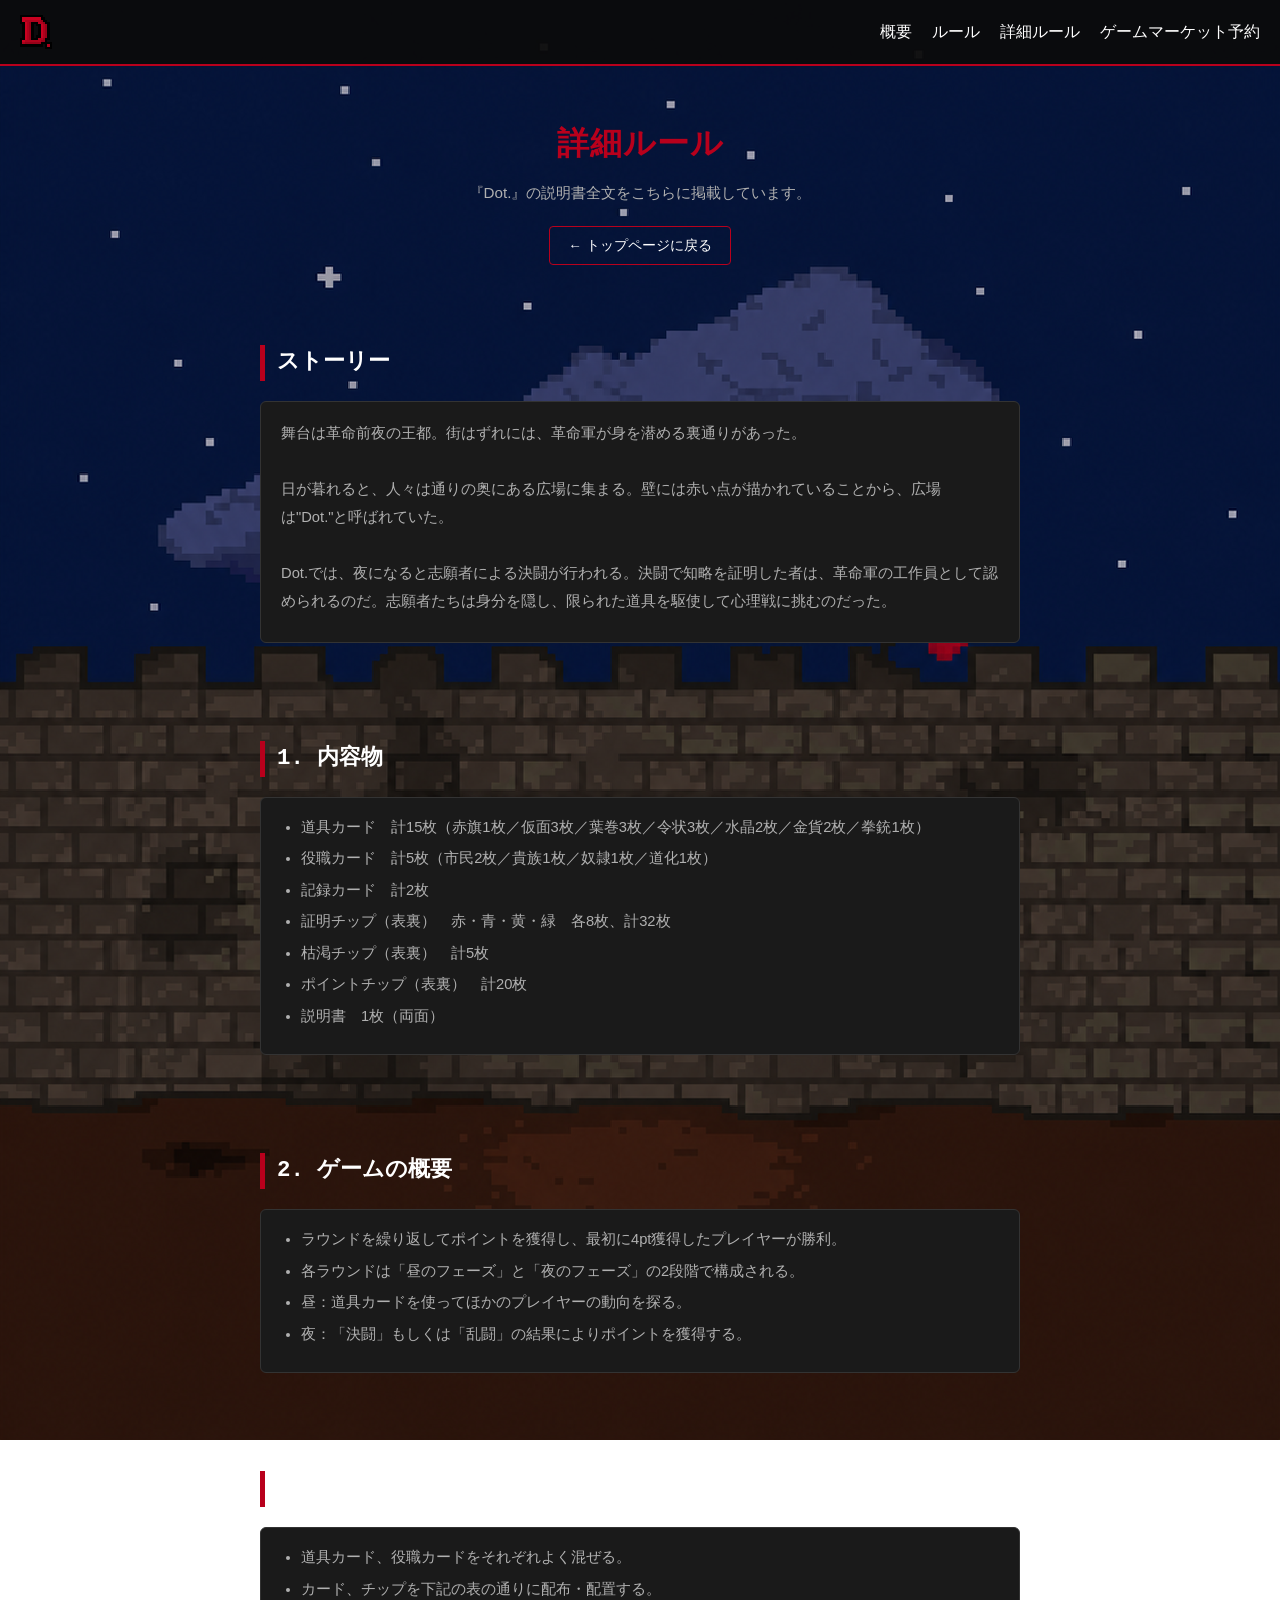
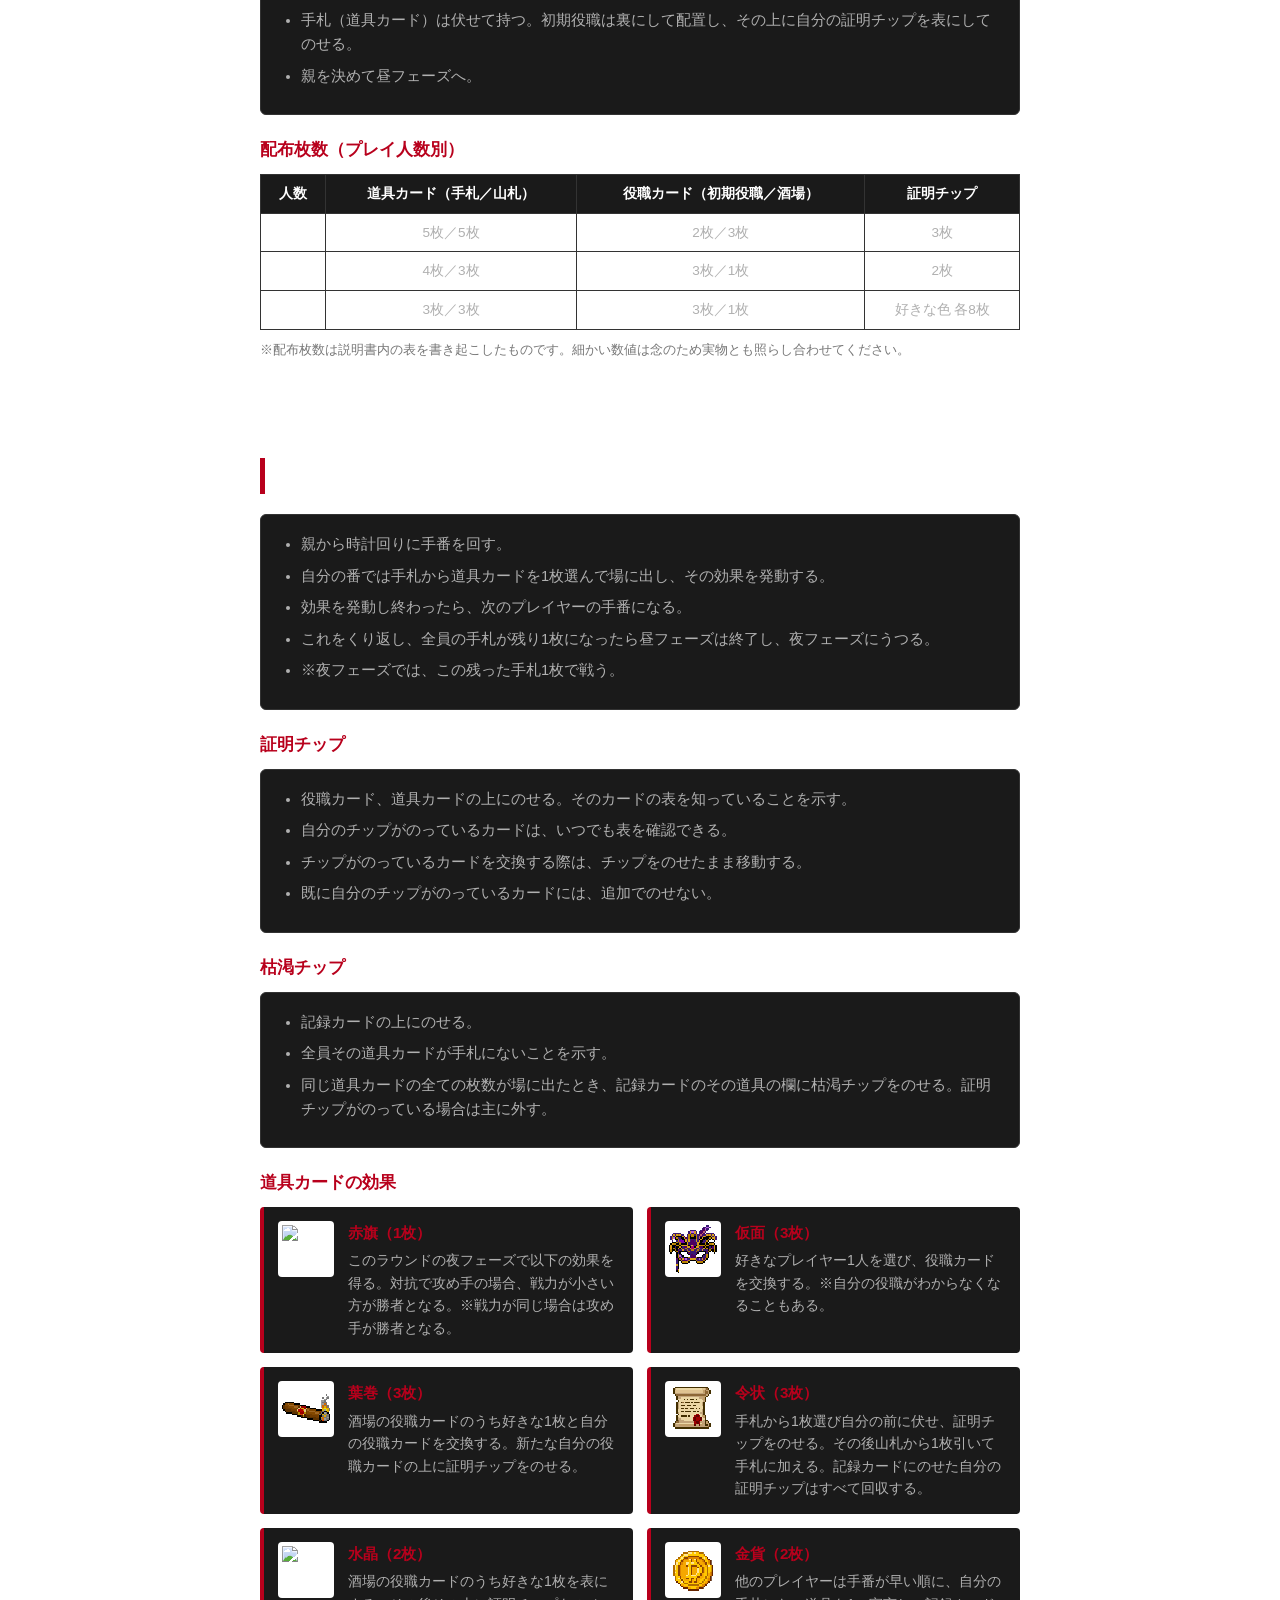
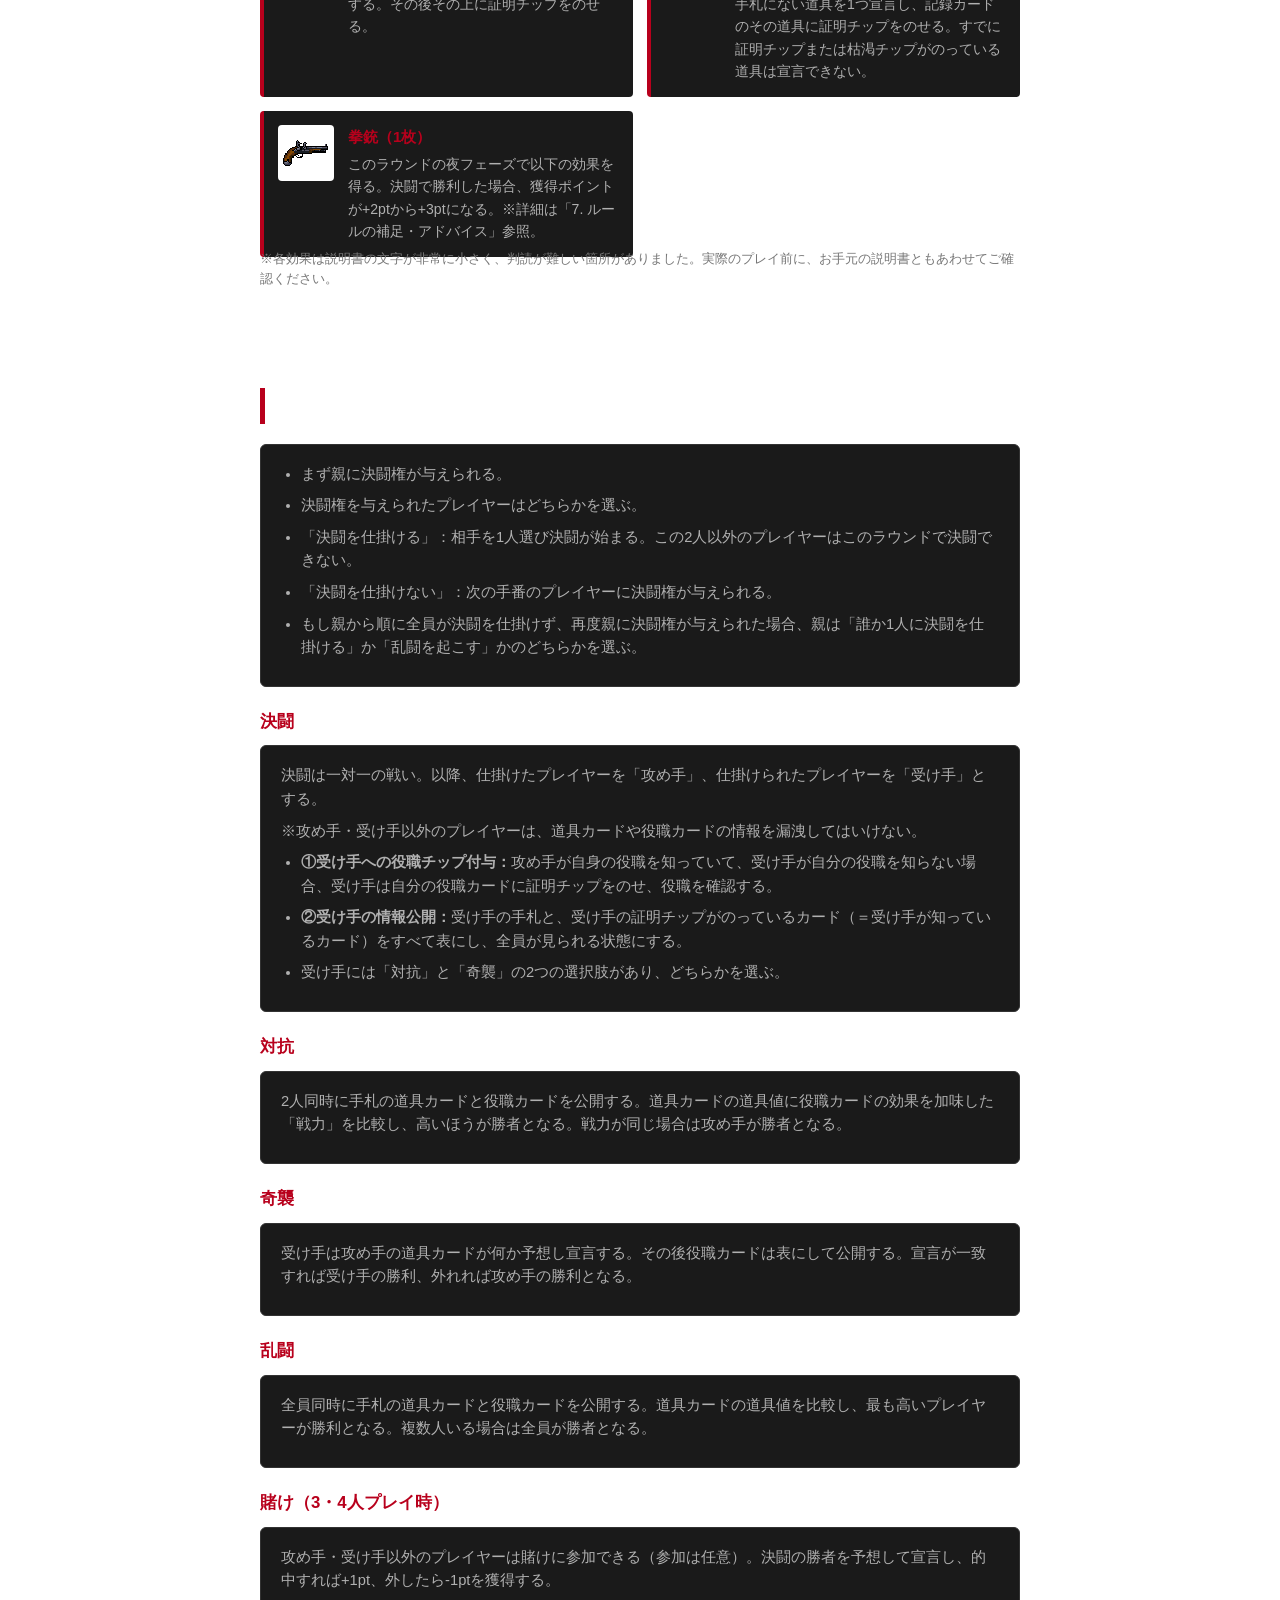
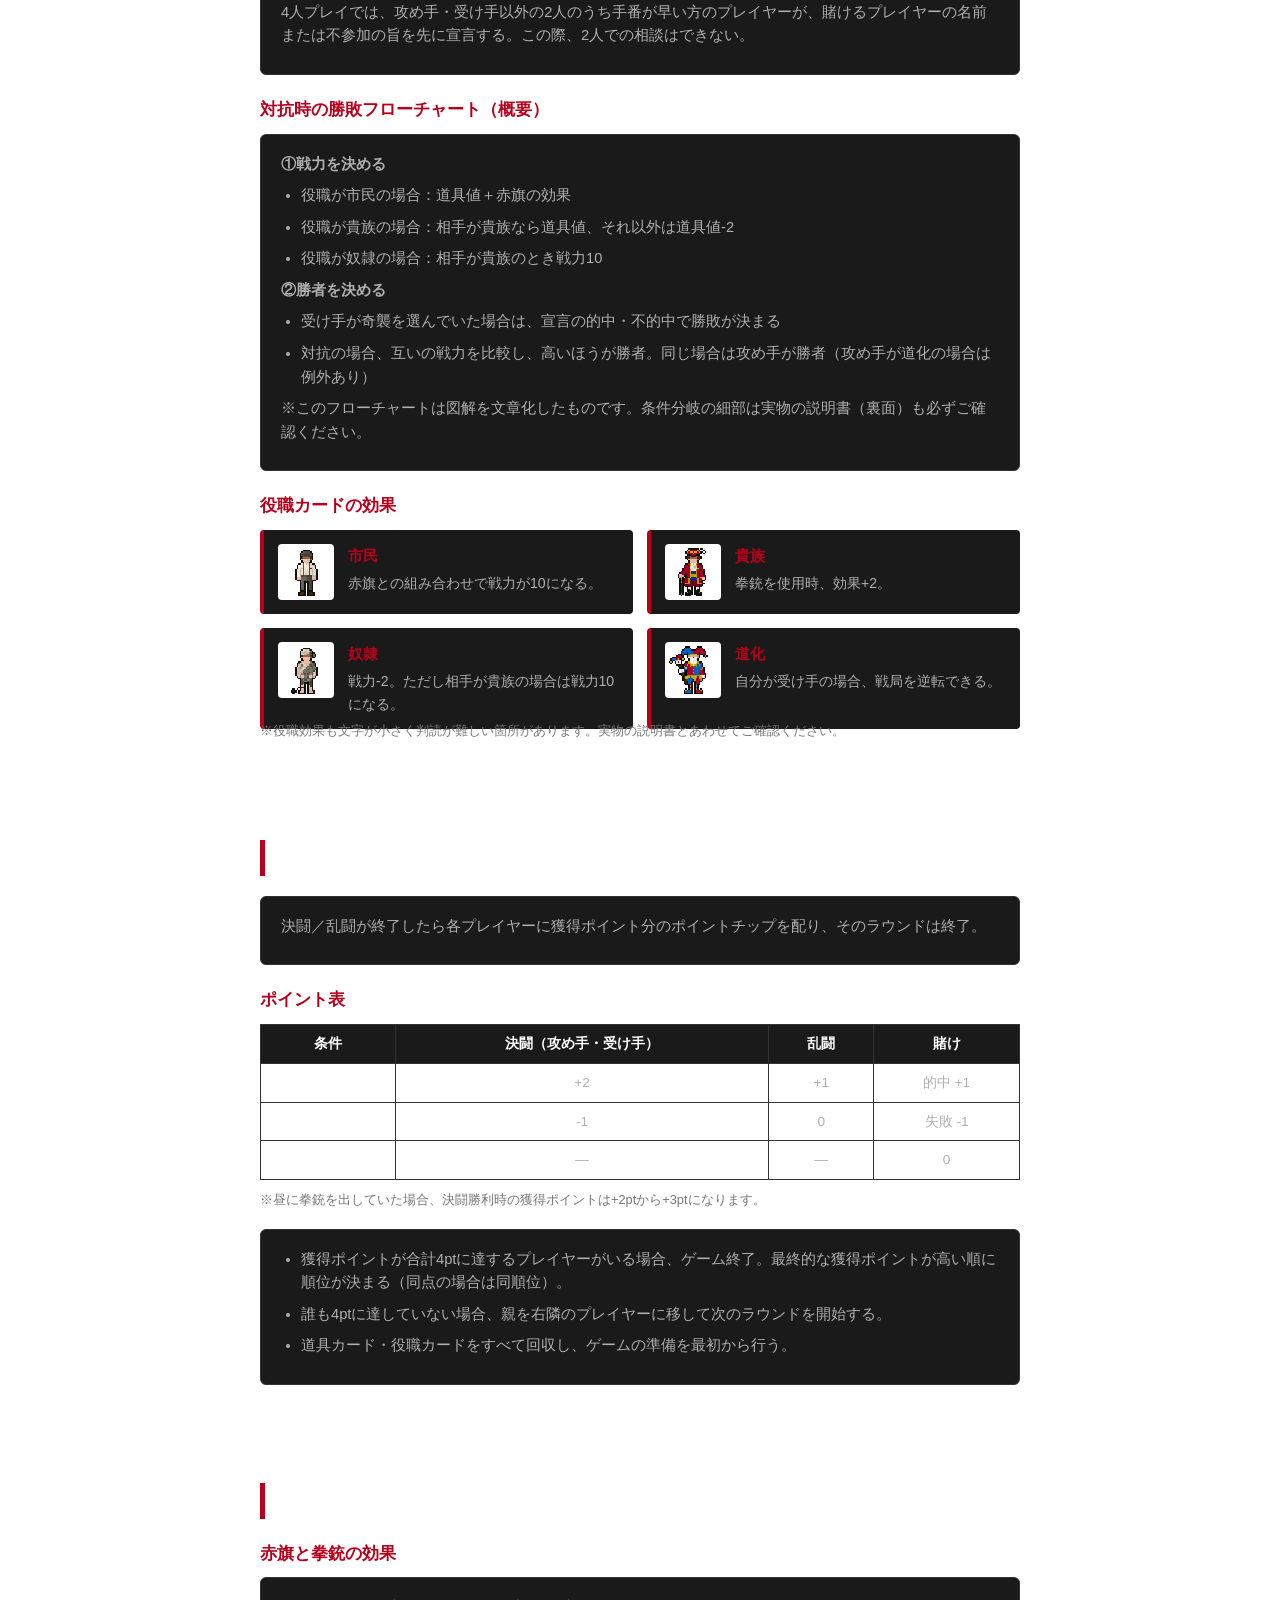
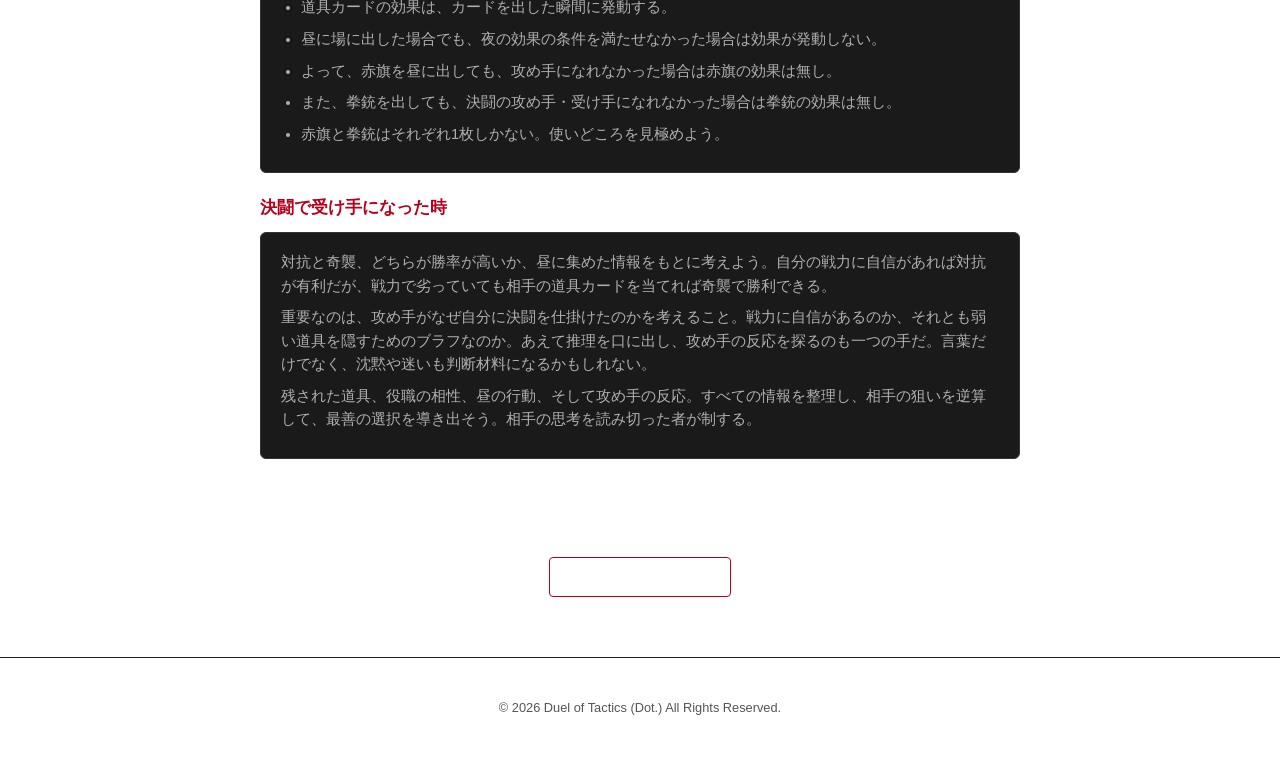
==== rules.html @ 376b9e29 "Create rules.html with game instructions Add detailed rules and game mechanics for 'Dot.'" ====
<!DOCTYPE html>
<html lang="ja">
<head>
    <meta charset="UTF-8">
    <meta name="viewport" content="width=device-width, initial-scale=1.0">
    <title>詳細ルール | Dot. (Duel of Tactics)</title>
    <style>
        /* --- 基本設定 & カラーパレット --- */
        :root {
            --bg-color: #0b0b0b;
            --primary-red: #b8001c;
            --accent-gray: #1a1a1a;
            --text-light: #ffffff;
            --text-muted: #b0b0b0;
            --font-pixel: 'Courier New', Courier, monospace;
        }

        * {
            box-sizing: border-box;
            margin: 0;
            padding: 0;
            font-family: 'Helvetica Neue', Arial, 'Hiragino Kaku Gothic ProN', sans-serif;
            scroll-behavior: smooth;
        }

        body {
          margin: 0;
          background-image: url('bg.png');
          background-repeat: no-repeat;
          background-position: top center;
          background-attachment: fixed;
          color: var(--text-light);
          line-height: 1.6;
          image-rendering: pixelated;
          image-rendering: crisp-edges;
        }

        /* --- ナビゲーション --- */
        nav {
            position: fixed;
            top: 0;
            width: 100%;
            background: rgba(11, 11, 11, 0.95);
            padding: 15px 20px;
            display: flex;
            justify-content: space-between;
            align-items: center;
            z-index: 100;
            border-bottom: 2px solid var(--primary-red);
        }

        .nav-logo {
            display: inline-flex;
            align-items: center;
            font-weight: bold;
            color: var(--primary-red);
            font-size: 1.5rem;
            text-decoration: none;
            font-family: var(--font-pixel);
        }

        .nav-logo img {
            height: 34px;
            width: auto;
            display: block;
            image-rendering: pixelated;
        }

        .nav-links {
            display: none;
            list-style: none;
            gap: 20px;
        }

        .nav-links a {
            color: var(--text-light);
            text-decoration: none;
            font-size: 1rem;
            transition: color 0.3s;
        }

        .nav-links a:hover {
            color: var(--primary-red);
        }

        .hamburger {
            display: block;
            cursor: pointer;
            background: none;
            border: none;
            z-index: 110;
        }

        .hamburger span {
            display: block;
            width: 25px;
            height: 3px;
            background-color: var(--text-light);
            margin: 5px 0;
            transition: 0.3s;
        }

        .mobile-menu {
            position: fixed;
            top: 0;
            right: -100%;
            width: 70%;
            height: 100vh;
            background-color: rgba(11, 11, 11, 0.98);
            border-left: 2px solid var(--primary-red);
            padding-top: 80px;
            transition: 0.3s;
            z-index: 105;
        }

        .mobile-menu.active { right: 0; }

        .mobile-menu ul {
            list-style: none;
            display: flex;
            flex-direction: column;
            align-items: center;
            gap: 30px;
        }

        .mobile-menu a {
            color: var(--text-light);
            text-decoration: none;
            font-size: 1.3rem;
            font-weight: bold;
        }

        .hamburger.active span:nth-child(1) { transform: rotate(-45deg) translate(-5px, 6px); }
        .hamburger.active span:nth-child(2) { opacity: 0; }
        .hamburger.active span:nth-child(3) { transform: rotate(45deg) translate(-5px, -6px); }

        /* --- ページヘッダー --- */
        .page-hero {
            padding: 120px 20px 40px;
            text-align: center;
            max-width: 800px;
            margin: 0 auto;
        }

        .page-hero h1 {
            font-size: 1.6rem;
            color: var(--primary-red);
            margin-bottom: 10px;
            font-family: var(--font-pixel);
            letter-spacing: 1px;
        }

        .page-hero p {
            font-size: 0.95rem;
            color: var(--text-muted);
        }

        .back-link {
            display: inline-block;
            margin-top: 20px;
            color: var(--text-light);
            text-decoration: none;
            border: 1px solid var(--primary-red);
            padding: 8px 18px;
            border-radius: 4px;
            font-size: 0.85rem;
            transition: background 0.2s;
        }

        .back-link:hover {
            background-color: var(--primary-red);
        }

        /* --- 共通セクション --- */
        section {
            padding: 40px 20px;
            max-width: 800px;
            margin: 0 auto;
        }

        h2 {
            font-size: 1.4rem;
            color: var(--text-light);
            margin-bottom: 20px;
            font-family: var(--font-pixel);
            position: relative;
            padding-left: 12px;
            border-left: 5px solid var(--primary-red);
        }

        h3.sub {
            font-size: 1.05rem;
            color: var(--primary-red);
            margin: 22px 0 10px;
        }

        .rule-box {
            background-color: var(--accent-gray);
            border: 1px solid #333;
            border-radius: 6px;
            padding: 18px 20px;
            margin-bottom: 18px;
        }

        .rule-box p, .rule-box li {
            font-size: 0.92rem;
            color: var(--text-muted);
            margin-bottom: 8px;
        }

        .rule-box ul {
            padding-left: 20px;
        }

        .story-text {
            font-size: 0.95rem;
            color: var(--text-muted);
            line-height: 1.9;
        }

        /* --- 道具/役職カードの効果 --- */
        .effect-grid {
            display: grid;
            grid-template-columns: 1fr;
            gap: 14px;
        }

        .effect-card {
            display: flex;
            gap: 14px;
            align-items: flex-start;
            background-color: var(--accent-gray);
            border-left: 4px solid var(--primary-red);
            border-radius: 4px;
            padding: 14px;
        }

        .effect-card img {
            width: 56px;
            height: 56px;
            object-fit: contain;
            background: #fff;
            border-radius: 4px;
            padding: 4px;
            flex-shrink: 0;
            image-rendering: pixelated;
            image-rendering: crisp-edges;
        }

        .effect-card .effect-name {
            font-weight: bold;
            color: var(--primary-red);
            margin-bottom: 4px;
            font-size: 0.95rem;
        }

        .effect-card p {
            font-size: 0.88rem;
            color: var(--text-muted);
        }

        /* --- テーブル --- */
        .rule-table {
            width: 100%;
            border-collapse: collapse;
            margin-bottom: 18px;
            font-size: 0.85rem;
        }

        .rule-table th, .rule-table td {
            border: 1px solid #333;
            padding: 8px 10px;
            text-align: center;
            color: var(--text-muted);
        }

        .rule-table th {
            background-color: var(--accent-gray);
            color: var(--text-light);
        }

        .rule-table td:first-child {
            color: var(--text-light);
            font-weight: bold;
        }

        .note {
            font-size: 0.8rem;
            color: #777;
            margin-top: -8px;
            margin-bottom: 18px;
        }

        footer {
            text-align: center;
            padding: 40px 20px;
            font-size: 0.8rem;
            color: #555;
            border-top: 1px solid #222;
        }

        @media (min-width: 768px) {
            .nav-links { display: flex; }
            .hamburger { display: none; }
            .mobile-menu { display: none; }
            .page-hero h1 { font-size: 2rem; }
            .effect-grid { grid-template-columns: 1fr 1fr; }
        }
    </style>
</head>
<body>

    <!-- ナビゲーションバー -->
    <nav>
        <a href="index.html" class="nav-logo"><img src="logo_shadow.png" alt="Dot."></a>
        <ul class="nav-links">
            <li><a href="index.html#about">概要</a></li>
            <li><a href="index.html#rules">ルール</a></li>
            <li><a href="rules.html">詳細ルール</a></li>
            <li><a href="index.html#reserve">ゲームマーケット予約</a></li>
        </ul>
        <button class="hamburger" id="hamburger-btn">
            <span></span><span></span><span></span>
        </button>
    </nav>

    <div class="mobile-menu" id="mobile-menu">
        <ul>
            <li><a href="index.html#about" class="menu-link">概要</a></li>
            <li><a href="index.html#rules" class="menu-link">ルール</a></li>
            <li><a href="rules.html" class="menu-link">詳細ルール</a></li>
            <li><a href="index.html#reserve" class="menu-link">ゲームマーケット予約</a></li>
        </ul>
    </div>

    <!-- ページヘッダー -->
    <header class="page-hero">
        <h1>詳細ルール</h1>
        <p>『Dot.』の説明書全文をこちらに掲載しています。</p>
        <a href="index.html" class="back-link">← トップページに戻る</a>
    </header>

    <!-- ストーリー -->
    <section id="story">
        <h2>ストーリー</h2>
        <div class="rule-box">
            <p class="story-text">
                舞台は革命前夜の王都。街はずれには、革命軍が身を潜める裏通りがあった。<br><br>
                日が暮れると、人々は通りの奥にある広場に集まる。壁には赤い点が描かれていることから、広場は"Dot."と呼ばれていた。<br><br>
                Dot.では、夜になると志願者による決闘が行われる。決闘で知略を証明した者は、革命軍の工作員として認められるのだ。志願者たちは身分を隠し、限られた道具を駆使して心理戦に挑むのだった。
            </p>
        </div>
    </section>

    <!-- 1. 内容物 -->
    <section id="contents">
        <h2>1. 内容物</h2>
        <div class="rule-box">
            <ul>
                <li>道具カード　計15枚（赤旗1枚／仮面3枚／葉巻3枚／令状3枚／水晶2枚／金貨2枚／拳銃1枚）</li>
                <li>役職カード　計5枚（市民2枚／貴族1枚／奴隷1枚／道化1枚）</li>
                <li>記録カード　計2枚</li>
                <li>証明チップ（表裏）　赤・青・黄・緑　各8枚、計32枚</li>
                <li>枯渇チップ（表裏）　計5枚</li>
                <li>ポイントチップ（表裏）　計20枚</li>
                <li>説明書　1枚（両面）</li>
            </ul>
        </div>
    </section>

    <!-- 2. ゲームの概要 -->
    <section id="overview">
        <h2>2. ゲームの概要</h2>
        <div class="rule-box">
            <ul>
                <li>ラウンドを繰り返してポイントを獲得し、最初に4pt獲得したプレイヤーが勝利。</li>
                <li>各ラウンドは「昼のフェーズ」と「夜のフェーズ」の2段階で構成される。</li>
                <li>昼：道具カードを使ってほかのプレイヤーの動向を探る。</li>
                <li>夜：「決闘」もしくは「乱闘」の結果によりポイントを獲得する。</li>
            </ul>
        </div>
    </section>

    <!-- 3. 各ラウンドの準備 -->
    <section id="setup">
        <h2>3. 各ラウンドの準備</h2>
        <div class="rule-box">
            <ul>
                <li>道具カード、役職カードをそれぞれよく混ぜる。</li>
                <li>カード、チップを下記の表の通りに配布・配置する。</li>
                <li>手札（道具カード）は伏せて持つ。初期役職は裏にして配置し、その上に自分の証明チップを表にしてのせる。</li>
                <li>親を決めて昼フェーズへ。</li>
            </ul>
        </div>

        <h3 class="sub">配布枚数（プレイ人数別）</h3>
        <table class="rule-table">
            <tr>
                <th>人数</th>
                <th>道具カード（手札／山札）</th>
                <th>役職カード（初期役職／酒場）</th>
                <th>証明チップ</th>
            </tr>
            <tr><td>2人</td><td>5枚／5枚</td><td>2枚／3枚</td><td>3枚</td></tr>
            <tr><td>3人</td><td>4枚／3枚</td><td>3枚／1枚</td><td>2枚</td></tr>
            <tr><td>4人</td><td>3枚／3枚</td><td>3枚／1枚</td><td>好きな色 各8枚</td></tr>
        </table>
        <p class="note">※配布枚数は説明書内の表を書き起こしたものです。細かい数値は念のため実物とも照らし合わせてください。</p>
    </section>

    <!-- 4. 昼フェーズ -->
    <section id="day-phase">
        <h2>4. 昼フェーズ</h2>
        <div class="rule-box">
            <ul>
                <li>親から時計回りに手番を回す。</li>
                <li>自分の番では手札から道具カードを1枚選んで場に出し、その効果を発動する。</li>
                <li>効果を発動し終わったら、次のプレイヤーの手番になる。</li>
                <li>これをくり返し、全員の手札が残り1枚になったら昼フェーズは終了し、夜フェーズにうつる。</li>
                <li>※夜フェーズでは、この残った手札1枚で戦う。</li>
            </ul>
        </div>

        <h3 class="sub">証明チップ</h3>
        <div class="rule-box">
            <ul>
                <li>役職カード、道具カードの上にのせる。そのカードの表を知っていることを示す。</li>
                <li>自分のチップがのっているカードは、いつでも表を確認できる。</li>
                <li>チップがのっているカードを交換する際は、チップをのせたまま移動する。</li>
                <li>既に自分のチップがのっているカードには、追加でのせない。</li>
            </ul>
        </div>

        <h3 class="sub">枯渇チップ</h3>
        <div class="rule-box">
            <ul>
                <li>記録カードの上にのせる。</li>
                <li>全員その道具カードが手札にないことを示す。</li>
                <li>同じ道具カードの全ての枚数が場に出たとき、記録カードのその道具の欄に枯渇チップをのせる。証明チップがのっている場合は主に外す。</li>
            </ul>
        </div>

        <h3 class="sub">道具カードの効果</h3>
        <div class="effect-grid">
            <div class="effect-card">
                <img src="Red_Flag.png" alt="赤旗">
                <div>
                    <div class="effect-name">赤旗（1枚）</div>
                    <p>このラウンドの夜フェーズで以下の効果を得る。対抗で攻め手の場合、戦力が小さい方が勝者となる。※戦力が同じ場合は攻め手が勝者となる。</p>
                </div>
            </div>
            <div class="effect-card">
                <img src="Mask.png" alt="仮面">
                <div>
                    <div class="effect-name">仮面（3枚）</div>
                    <p>好きなプレイヤー1人を選び、役職カードを交換する。※自分の役職がわからなくなることもある。</p>
                </div>
            </div>
            <div class="effect-card">
                <img src="Cigar.png" alt="葉巻">
                <div>
                    <div class="effect-name">葉巻（3枚）</div>
                    <p>酒場の役職カードのうち好きな1枚と自分の役職カードを交換する。新たな自分の役職カードの上に証明チップをのせる。</p>
                </div>
            </div>
            <div class="effect-card">
                <img src="Warrant.png" alt="令状">
                <div>
                    <div class="effect-name">令状（3枚）</div>
                    <p>手札から1枚選び自分の前に伏せ、証明チップをのせる。その後山札から1枚引いて手札に加える。記録カードにのせた自分の証明チップはすべて回収する。</p>
                </div>
            </div>
            <div class="effect-card">
                <img src="Crystal_Ball.png" alt="水晶">
                <div>
                    <div class="effect-name">水晶（2枚）</div>
                    <p>酒場の役職カードのうち好きな1枚を表にする。その後その上に証明チップをのせる。</p>
                </div>
            </div>
            <div class="effect-card">
                <img src="Coin.png" alt="金貨">
                <div>
                    <div class="effect-name">金貨（2枚）</div>
                    <p>他のプレイヤーは手番が早い順に、自分の手札にない道具を1つ宣言し、記録カードのその道具に証明チップをのせる。すでに証明チップまたは枯渇チップがのっている道具は宣言できない。</p>
                </div>
            </div>
            <div class="effect-card">
                <img src="Gun.png" alt="拳銃">
                <div>
                    <div class="effect-name">拳銃（1枚）</div>
                    <p>このラウンドの夜フェーズで以下の効果を得る。決闘で勝利した場合、獲得ポイントが+2ptから+3ptになる。※詳細は「7. ルールの補足・アドバイス」参照。</p>
                </div>
            </div>
        </div>
        <p class="note">※各効果は説明書の文字が非常に小さく、判読が難しい箇所がありました。実際のプレイ前に、お手元の説明書ともあわせてご確認ください。</p>
    </section>

    <!-- 5. 夜フェーズ -->
    <section id="night-phase">
        <h2>5. 夜フェーズ</h2>
        <div class="rule-box">
            <ul>
                <li>まず親に決闘権が与えられる。</li>
                <li>決闘権を与えられたプレイヤーはどちらかを選ぶ。</li>
                <li>「決闘を仕掛ける」：相手を1人選び決闘が始まる。この2人以外のプレイヤーはこのラウンドで決闘できない。</li>
                <li>「決闘を仕掛けない」：次の手番のプレイヤーに決闘権が与えられる。</li>
                <li>もし親から順に全員が決闘を仕掛けず、再度親に決闘権が与えられた場合、親は「誰か1人に決闘を仕掛ける」か「乱闘を起こす」かのどちらかを選ぶ。</li>
            </ul>
        </div>

        <h3 class="sub">決闘</h3>
        <div class="rule-box">
            <p>決闘は一対一の戦い。以降、仕掛けたプレイヤーを「攻め手」、仕掛けられたプレイヤーを「受け手」とする。</p>
            <p>※攻め手・受け手以外のプレイヤーは、道具カードや役職カードの情報を漏洩してはいけない。</p>
            <ul>
                <li><strong>①受け手への役職チップ付与：</strong>攻め手が自身の役職を知っていて、受け手が自分の役職を知らない場合、受け手は自分の役職カードに証明チップをのせ、役職を確認する。</li>
                <li><strong>②受け手の情報公開：</strong>受け手の手札と、受け手の証明チップがのっているカード（＝受け手が知っているカード）をすべて表にし、全員が見られる状態にする。</li>
                <li>受け手には「対抗」と「奇襲」の2つの選択肢があり、どちらかを選ぶ。</li>
            </ul>
        </div>

        <h3 class="sub">対抗</h3>
        <div class="rule-box">
            <p>2人同時に手札の道具カードと役職カードを公開する。道具カードの道具値に役職カードの効果を加味した「戦力」を比較し、高いほうが勝者となる。戦力が同じ場合は攻め手が勝者となる。</p>
        </div>

        <h3 class="sub">奇襲</h3>
        <div class="rule-box">
            <p>受け手は攻め手の道具カードが何か予想し宣言する。その後役職カードは表にして公開する。宣言が一致すれば受け手の勝利、外れれば攻め手の勝利となる。</p>
        </div>

        <h3 class="sub">乱闘</h3>
        <div class="rule-box">
            <p>全員同時に手札の道具カードと役職カードを公開する。道具カードの道具値を比較し、最も高いプレイヤーが勝利となる。複数人いる場合は全員が勝者となる。</p>
        </div>

        <h3 class="sub">賭け（3・4人プレイ時）</h3>
        <div class="rule-box">
            <p>攻め手・受け手以外のプレイヤーは賭けに参加できる（参加は任意）。決闘の勝者を予想して宣言し、的中すれば+1pt、外したら-1ptを獲得する。</p>
            <p>4人プレイでは、攻め手・受け手以外の2人のうち手番が早い方のプレイヤーが、賭けるプレイヤーの名前または不参加の旨を先に宣言する。この際、2人での相談はできない。</p>
        </div>

        <h3 class="sub">対抗時の勝敗フローチャート（概要）</h3>
        <div class="rule-box">
            <p><strong>①戦力を決める</strong></p>
            <ul>
                <li>役職が市民の場合：道具値＋赤旗の効果</li>
                <li>役職が貴族の場合：相手が貴族なら道具値、それ以外は道具値-2</li>
                <li>役職が奴隷の場合：相手が貴族のとき戦力10</li>
            </ul>
            <p><strong>②勝者を決める</strong></p>
            <ul>
                <li>受け手が奇襲を選んでいた場合は、宣言の的中・不的中で勝敗が決まる</li>
                <li>対抗の場合、互いの戦力を比較し、高いほうが勝者。同じ場合は攻め手が勝者（攻め手が道化の場合は例外あり）</li>
            </ul>
            <p class="note" style="margin-top:8px;">※このフローチャートは図解を文章化したものです。条件分岐の細部は実物の説明書（裏面）も必ずご確認ください。</p>
        </div>

        <h3 class="sub">役職カードの効果</h3>
        <div class="effect-grid">
            <div class="effect-card">
                <img src="Citizen.png" alt="市民">
                <div>
                    <div class="effect-name">市民</div>
                    <p>赤旗との組み合わせで戦力が10になる。</p>
                </div>
            </div>
            <div class="effect-card">
                <img src="Noble.png" alt="貴族">
                <div>
                    <div class="effect-name">貴族</div>
                    <p>拳銃を使用時、効果+2。</p>
                </div>
            </div>
            <div class="effect-card">
                <img src="Slave.png" alt="奴隷">
                <div>
                    <div class="effect-name">奴隷</div>
                    <p>戦力-2。ただし相手が貴族の場合は戦力10になる。</p>
                </div>
            </div>
            <div class="effect-card">
                <img src="Jester.png" alt="道化">
                <div>
                    <div class="effect-name">道化</div>
                    <p>自分が受け手の場合、戦局を逆転できる。</p>
                </div>
            </div>
        </div>
        <p class="note">※役職効果も文字が小さく判読が難しい箇所があります。実物の説明書とあわせてご確認ください。</p>
    </section>

    <!-- 6. ラウンド終了 -->
    <section id="round-end">
        <h2>6. ラウンド終了</h2>
        <div class="rule-box">
            <p>決闘／乱闘が終了したら各プレイヤーに獲得ポイント分のポイントチップを配り、そのラウンドは終了。</p>
        </div>

        <h3 class="sub">ポイント表</h3>
        <table class="rule-table">
            <tr>
                <th>条件</th>
                <th>決闘（攻め手・受け手）</th>
                <th>乱闘</th>
                <th>賭け</th>
            </tr>
            <tr><td>勝利</td><td>+2</td><td>+1</td><td>的中 +1</td></tr>
            <tr><td>敗北</td><td>-1</td><td>0</td><td>失敗 -1</td></tr>
            <tr><td>不参加</td><td>—</td><td>—</td><td>0</td></tr>
        </table>
        <p class="note">※昼に拳銃を出していた場合、決闘勝利時の獲得ポイントは+2ptから+3ptになります。</p>

        <div class="rule-box">
            <ul>
                <li>獲得ポイントが合計4ptに達するプレイヤーがいる場合、ゲーム終了。最終的な獲得ポイントが高い順に順位が決まる（同点の場合は同順位）。</li>
                <li>誰も4ptに達していない場合、親を右隣のプレイヤーに移して次のラウンドを開始する。</li>
                <li>道具カード・役職カードをすべて回収し、ゲームの準備を最初から行う。</li>
            </ul>
        </div>
    </section>

    <!-- 7. ルールの補足・アドバイス -->
    <section id="advice">
        <h2>7. ルールの補足・アドバイス</h2>

        <h3 class="sub">赤旗と拳銃の効果</h3>
        <div class="rule-box">
            <ul>
                <li>道具カードの効果は、カードを出した瞬間に発動する。</li>
                <li>昼に場に出した場合でも、夜の効果の条件を満たせなかった場合は効果が発動しない。</li>
                <li>よって、赤旗を昼に出しても、攻め手になれなかった場合は赤旗の効果は無し。</li>
                <li>また、拳銃を出しても、決闘の攻め手・受け手になれなかった場合は拳銃の効果は無し。</li>
                <li>赤旗と拳銃はそれぞれ1枚しかない。使いどころを見極めよう。</li>
            </ul>
        </div>

        <h3 class="sub">決闘で受け手になった時</h3>
        <div class="rule-box">
            <p>対抗と奇襲、どちらが勝率が高いか、昼に集めた情報をもとに考えよう。自分の戦力に自信があれば対抗が有利だが、戦力で劣っていても相手の道具カードを当てれば奇襲で勝利できる。</p>
            <p>重要なのは、攻め手がなぜ自分に決闘を仕掛けたのかを考えること。戦力に自信があるのか、それとも弱い道具を隠すためのブラフなのか。あえて推理を口に出し、攻め手の反応を探るのも一つの手だ。言葉だけでなく、沈黙や迷いも判断材料になるかもしれない。</p>
            <p>残された道具、役職の相性、昼の行動、そして攻め手の反応。すべての情報を整理し、相手の狙いを逆算して、最善の選択を導き出そう。相手の思考を読み切った者が制する。</p>
        </div>
    </section>

    <div style="text-align:center; padding: 20px 20px 60px;">
        <a href="index.html" class="back-link">← トップページに戻る</a>
    </div>

    <!-- フッター -->
    <footer>
        <p>&copy; 2026 Duel of Tactics (Dot.) All Rights Reserved.</p>
    </footer>

    <script>
        // 背景のスローパラララックス制御（トップページと同じ処理）
        const BG_HEIGHT_FACTOR = 1.6;

        function updateBackgroundScroll() {
            const viewportHeight = window.innerHeight;
            const bgHeight = viewportHeight * BG_HEIGHT_FACTOR;
            document.body.style.backgroundSize = '100% ' + bgHeight + 'px';

            const scrollableHeight = document.documentElement.scrollHeight - viewportHeight;
            const maxBgOffset = bgHeight - viewportHeight;

            if (scrollableHeight <= 0 || maxBgOffset <= 0) {
                document.body.style.backgroundPositionY = '0px';
                return;
            }

            const scrollFraction = Math.min(Math.max(window.scrollY / scrollableHeight, 0), 1);
            document.body.style.backgroundPositionY = '-' + (scrollFraction * maxBgOffset) + 'px';
        }

        window.addEventListener('scroll', updateBackgroundScroll);
        window.addEventListener('resize', updateBackgroundScroll);
        window.addEventListener('load', updateBackgroundScroll);
        updateBackgroundScroll();

        // ハンバーガーメニュー
        const hamburgerBtn = document.getElementById('hamburger-btn');
        const mobileMenu = document.getElementById('mobile-menu');
        const menuLinks = document.querySelectorAll('.menu-link');

        function toggleMenu() {
            hamburgerBtn.classList.toggle('active');
            mobileMenu.classList.toggle('active');
        }

        hamburgerBtn.addEventListener('click', toggleMenu);
        menuLinks.forEach(link => {
            link.addEventListener('click', toggleMenu);
        });
    </script>
</body>
</html>
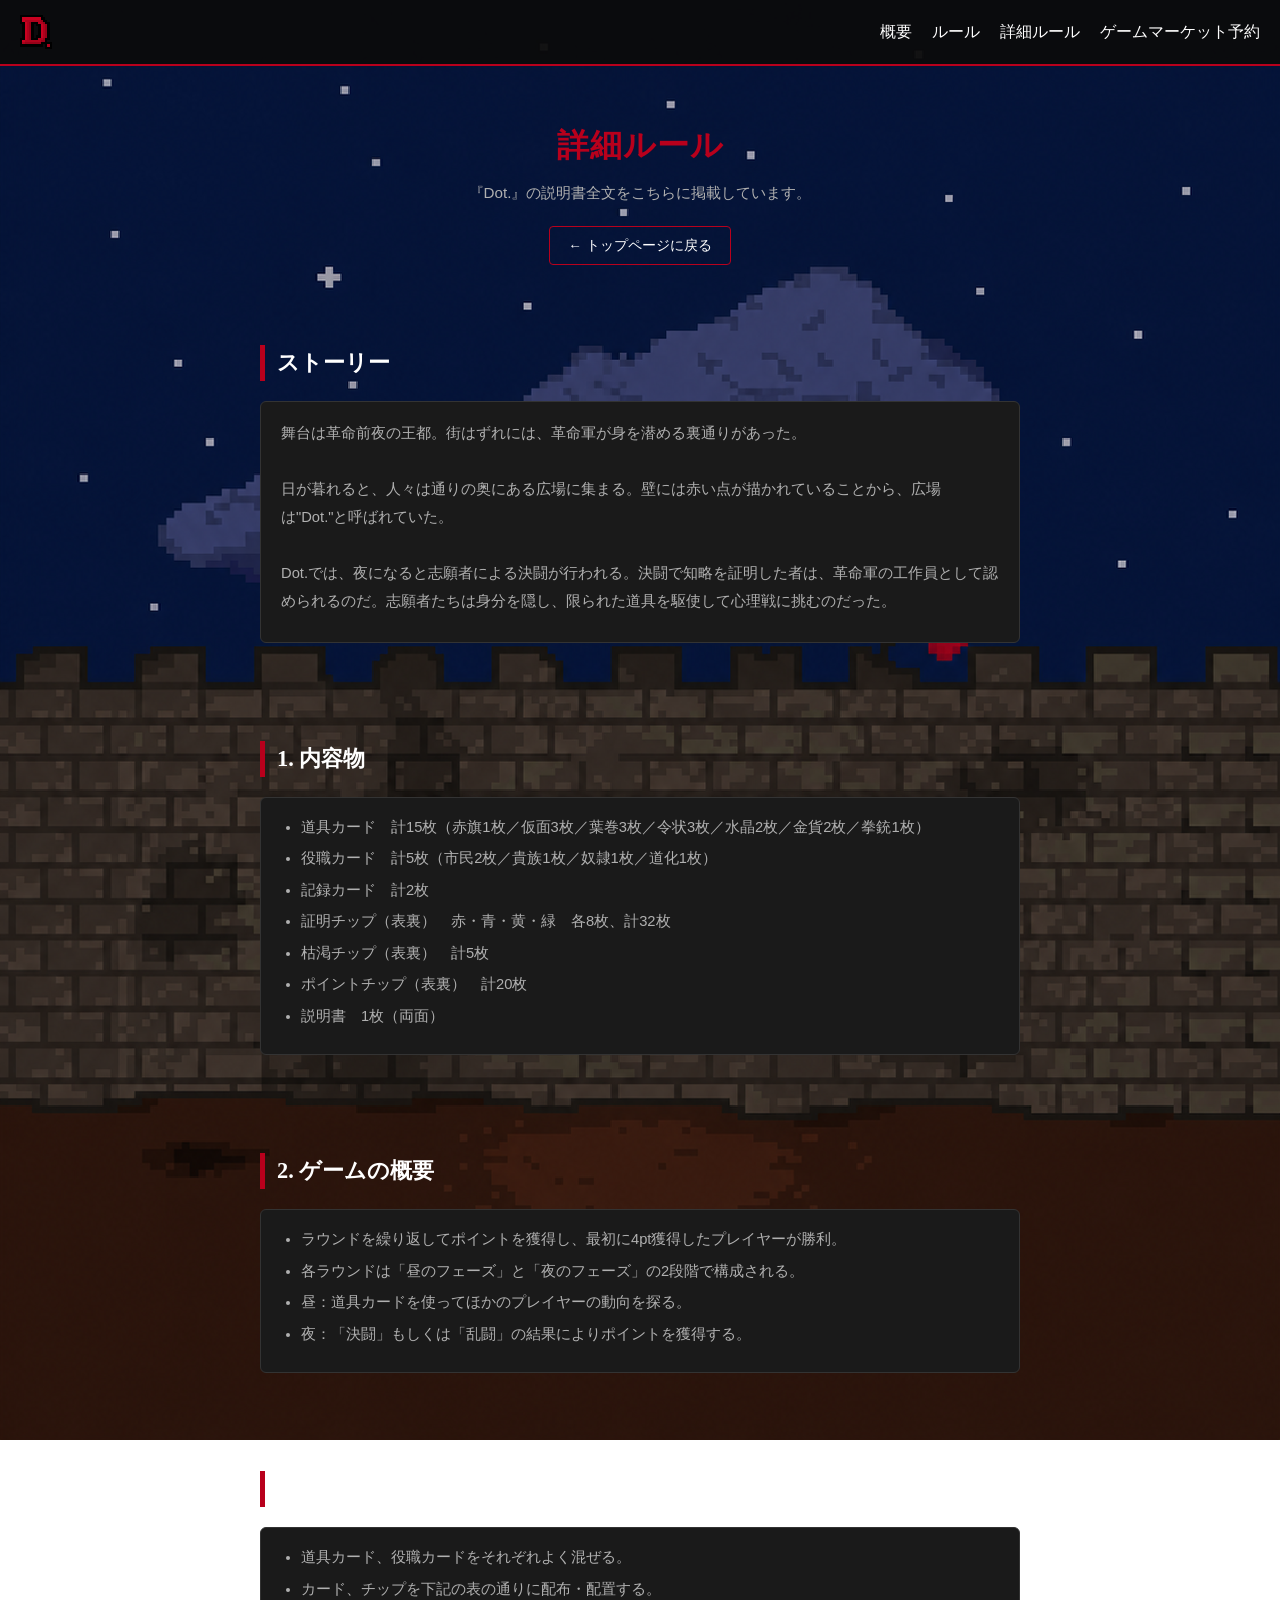
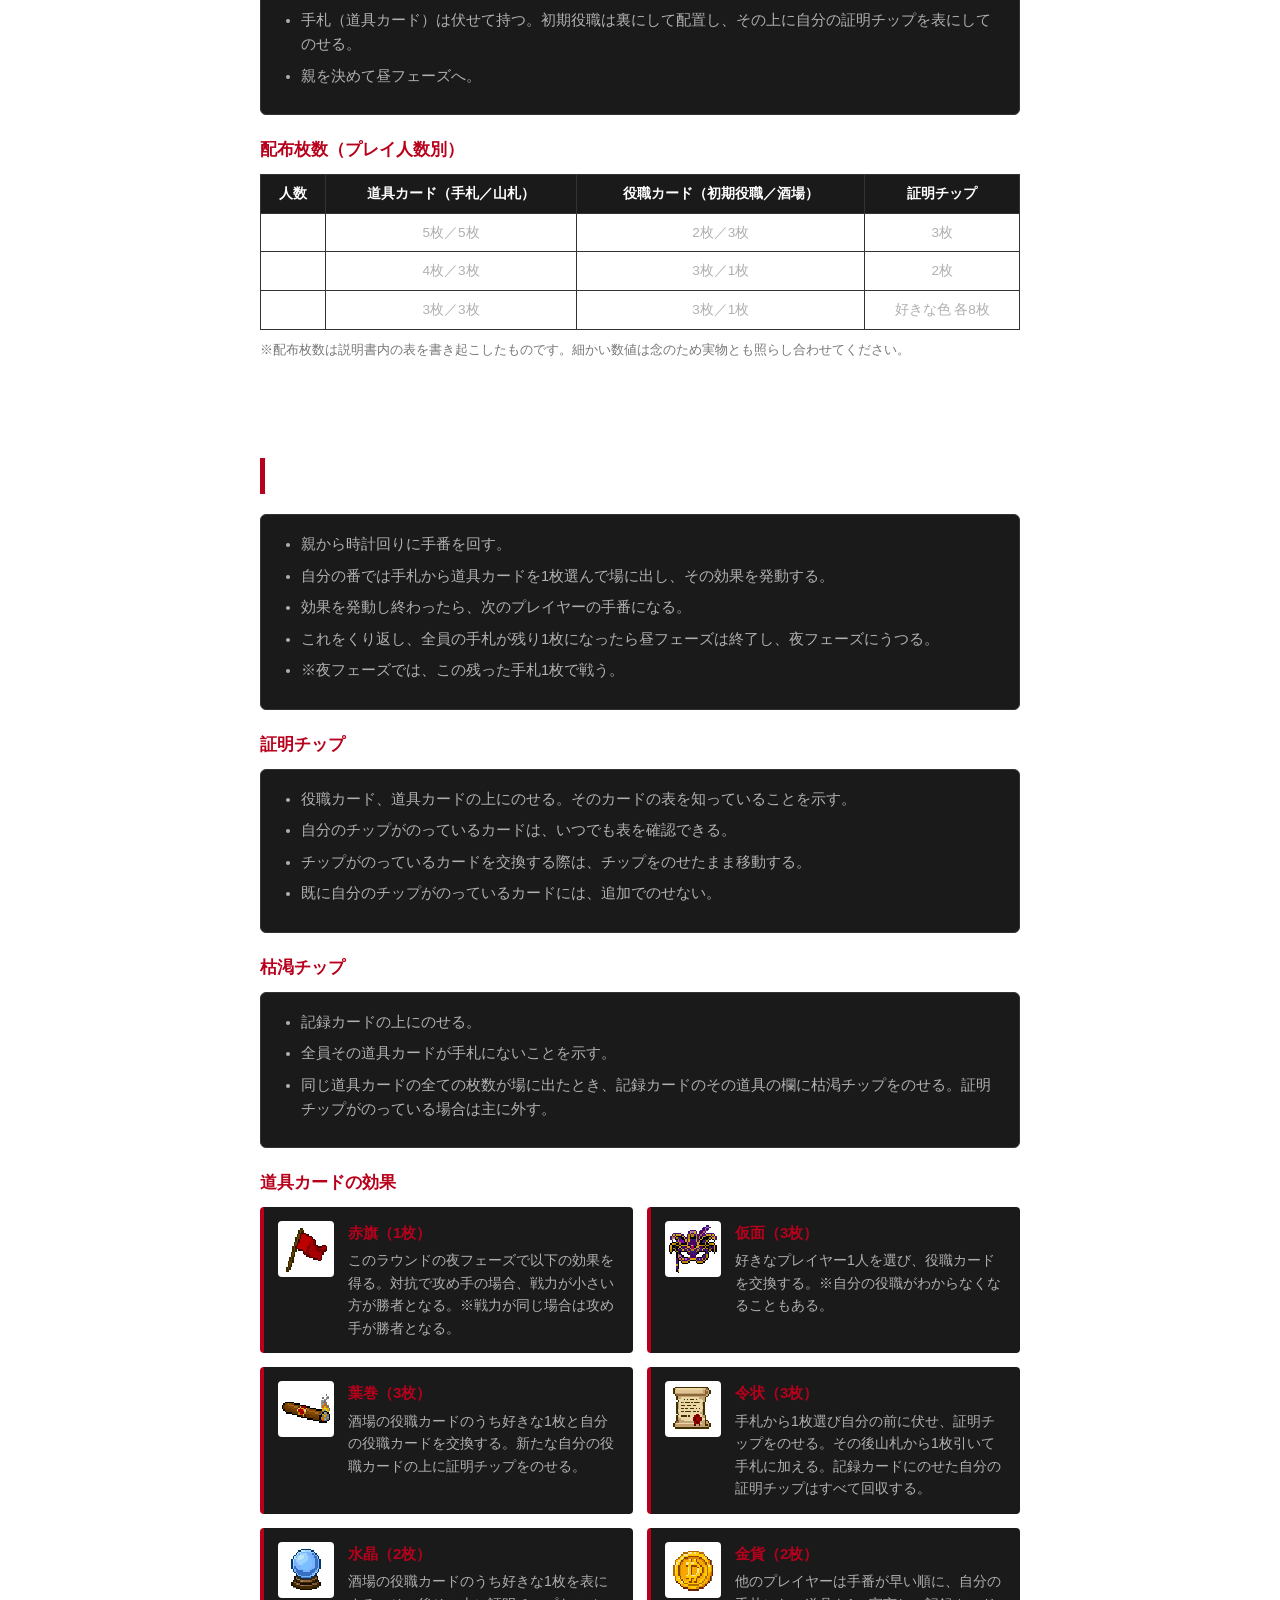
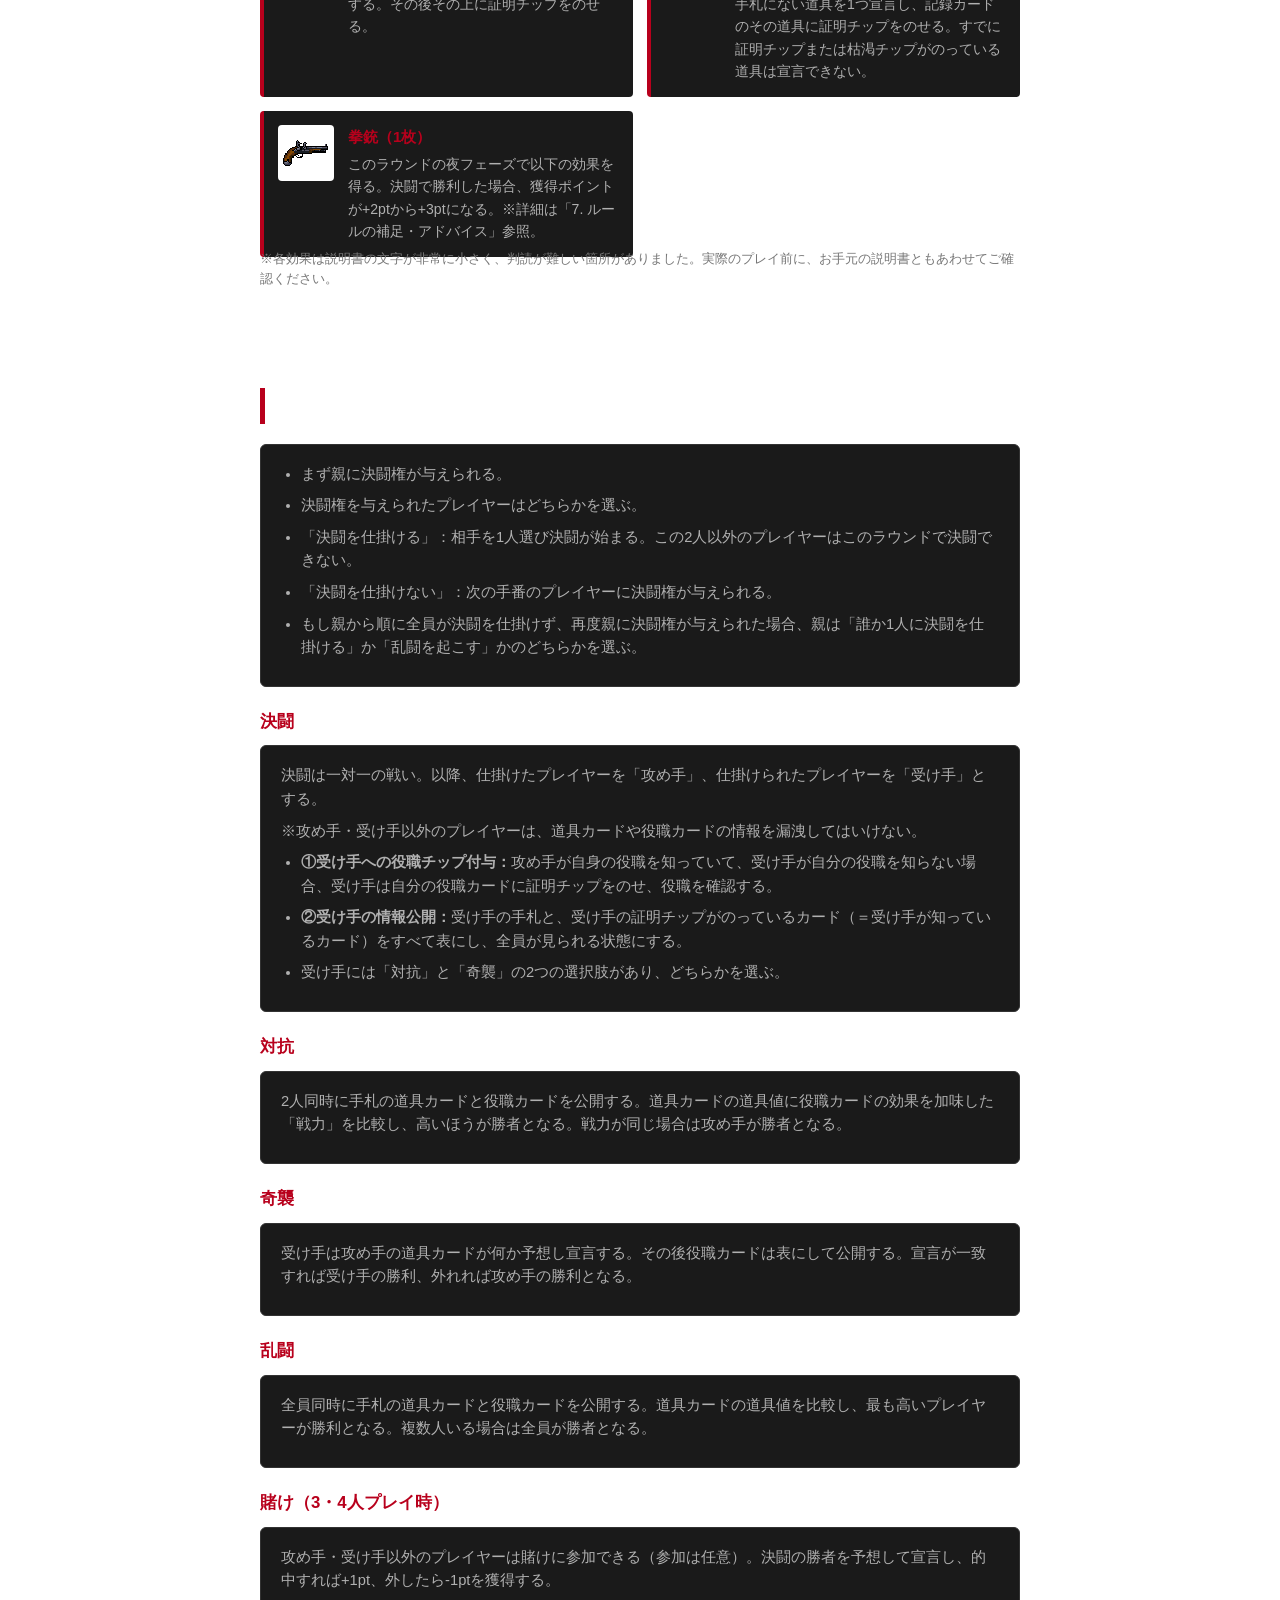
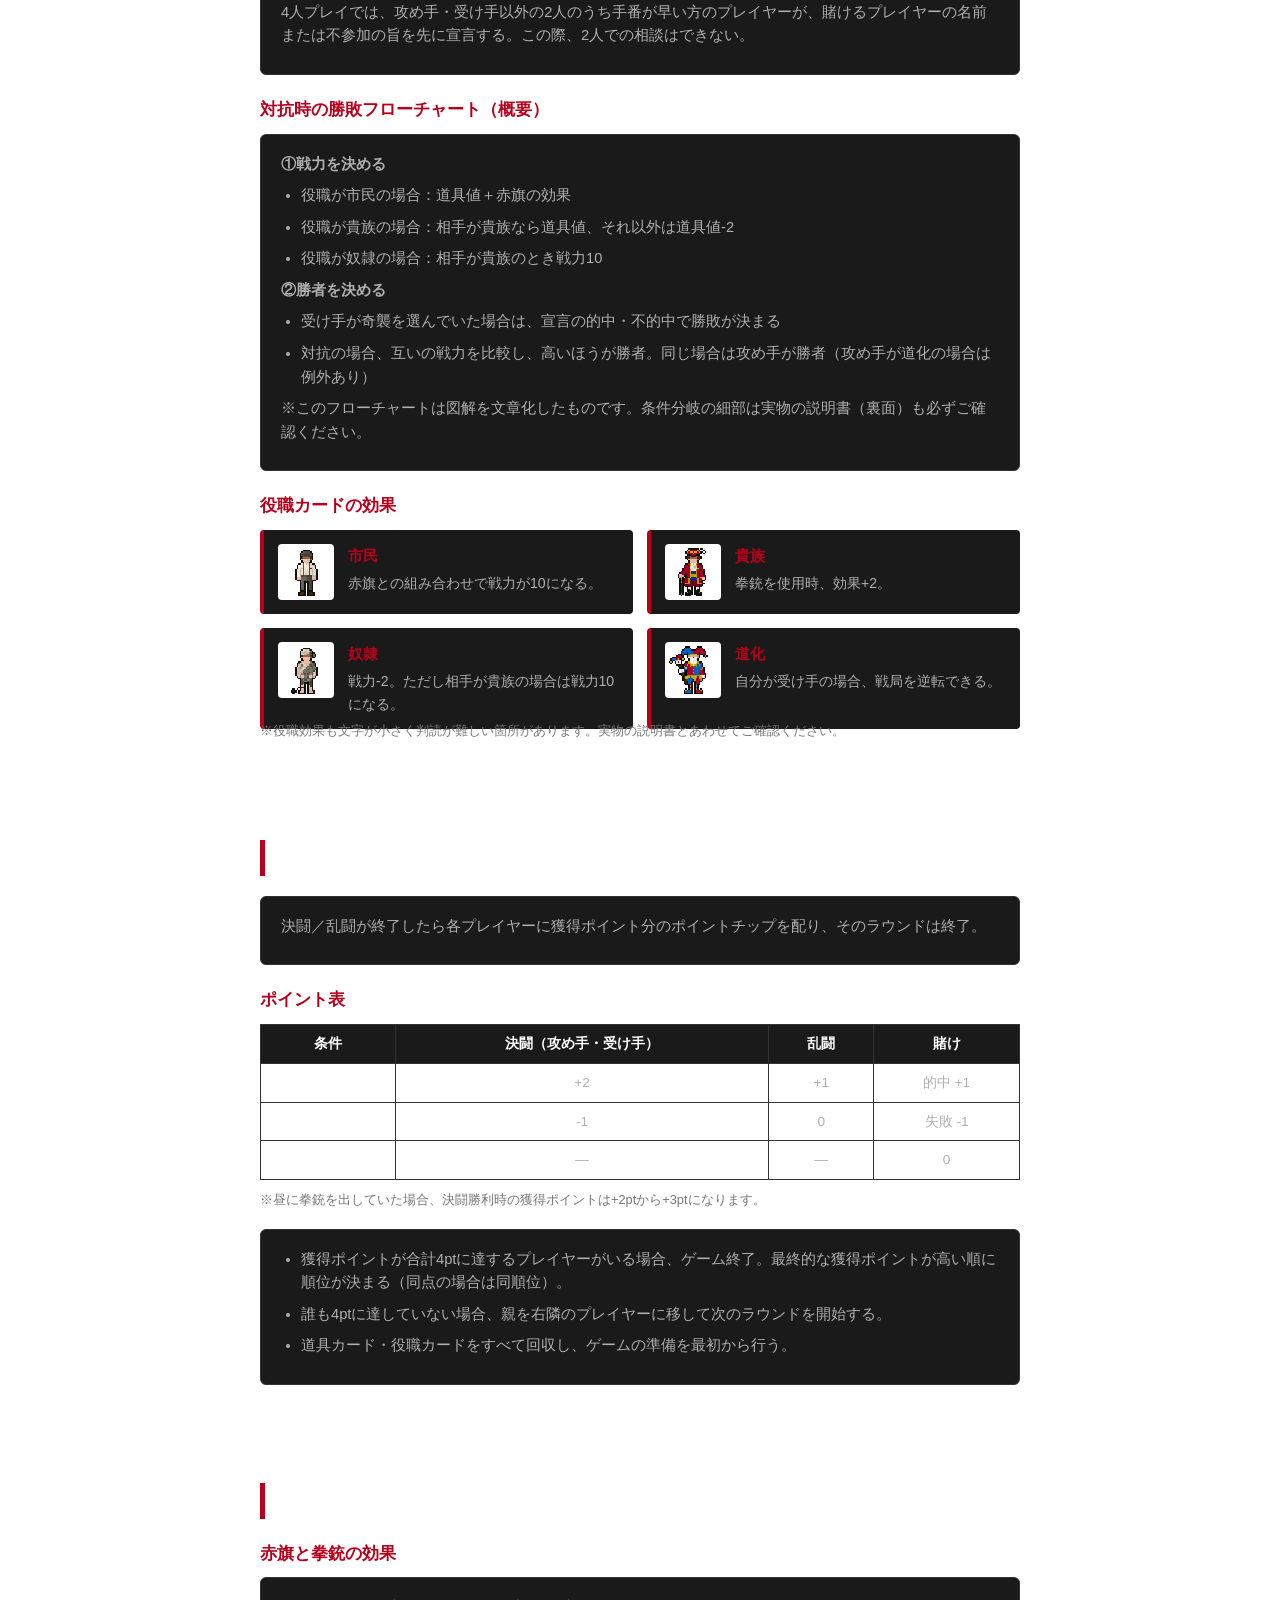
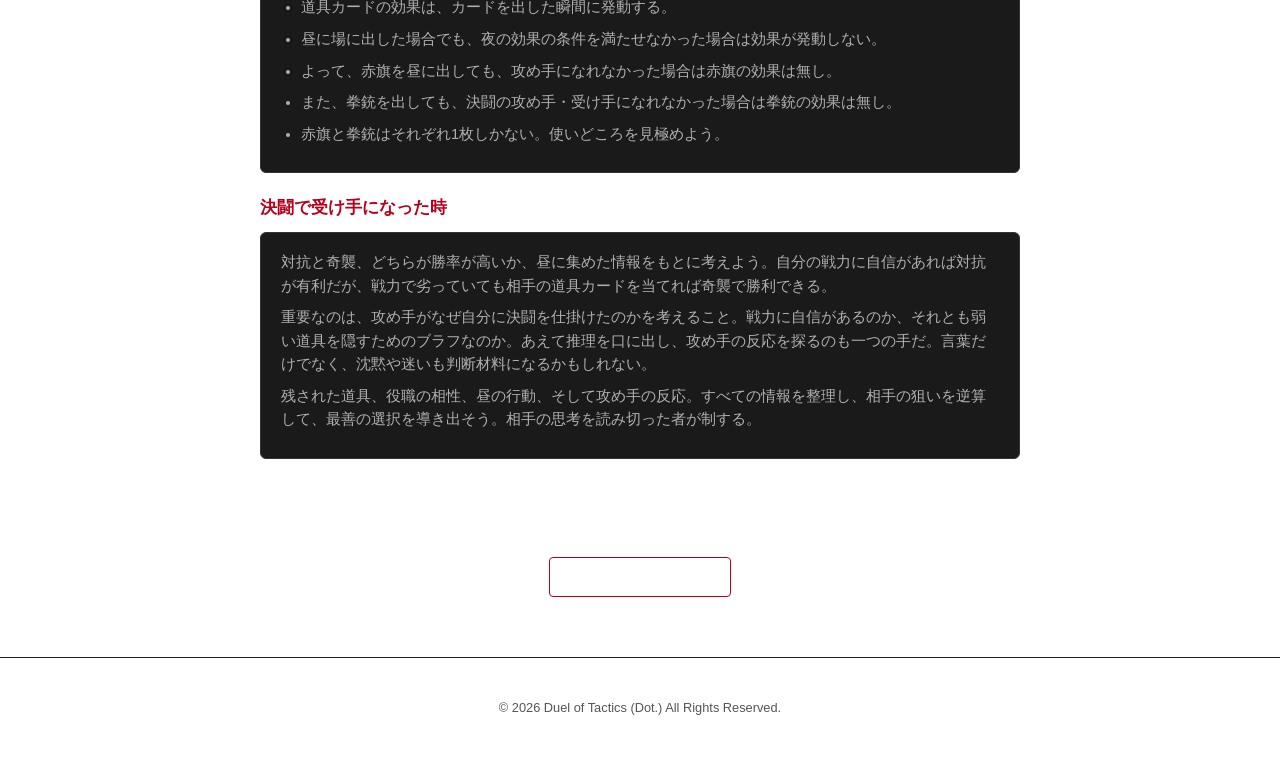
==== commit 0d311c69: "Modify title and font-family in rules.html Updated font family references and title in rules.html." ====
--- a/rules.html
+++ b/rules.html
@@ -3,8 +3,20 @@
 <head>
     <meta charset="UTF-8">
     <meta name="viewport" content="width=device-width, initial-scale=1.0">
-    <title>詳細ルール | Dot. (Duel of Tactics)</title>
+    <title>詳細ルール | Dot. </title>
     <style>
+        /* 自作・フリーフォントファイルを読み込む場合 */
+        @font-face {
+            font-family: 'DotMincho16';
+            src: url('KH-Dot-Kagurazaka-16.ttf') format('truetype');
+        }
+
+        /* 適用するクラスや要素 */
+        .dot-mincho-text {
+            font-family: 'DotMincho16', serif;
+            font-size: 16px; /* ドット感を活かすためジャストサイズか倍率で調整 */
+        }
+
         /* --- 基本設定 & カラーパレット --- */
         :root {
             --bg-color: #0b0b0b;
@@ -13,6 +25,7 @@
             --text-light: #ffffff;
             --text-muted: #b0b0b0;
             --font-pixel: 'Courier New', Courier, monospace;
+            --font-dotmincho: 'ドット明朝16', 'DotMincho16', serif; /* 本文以外用フォント */
         }
 
         * {
@@ -20,19 +33,28 @@
             margin: 0;
             padding: 0;
             font-family: 'Helvetica Neue', Arial, 'Hiragino Kaku Gothic ProN', sans-serif;
-            scroll-behavior: smooth;
+            scroll-behavior: smooth; /* スムーズスクロール */
         }
 
         body {
-          margin: 0;
-          background-image: url('bg.png');
-          background-repeat: no-repeat;
-          background-position: top center;
-          background-attachment: fixed;
-          color: var(--text-light);
-          line-height: 1.6;
-          image-rendering: pixelated;
-          image-rendering: crisp-edges;
+            margin: 0;
+
+            background-image: url('bg.png');
+            background-repeat: no-repeat;
+            background-position: top center;
+            background-attachment: fixed;  /* JSで位置を制御するため固定 */
+
+            color: var(--text-light);
+            line-height: 1.6;
+
+            /* ドット絵用のくっきり設定 */
+            image-rendering: pixelated;
+            image-rendering: crisp-edges;
+        }
+
+        /* 固定背景用の要素（モバイルでこれを有効にする） */
+        .fixed-bg {
+            display: none; /* デフォルトは非表示（デスクトップはbody背景を使用） */
         }
 
         /* --- ナビゲーション --- */
@@ -56,7 +78,7 @@
             color: var(--primary-red);
             font-size: 1.5rem;
             text-decoration: none;
-            font-family: var(--font-pixel);
+            font-family: var(--font-dotmincho);
         }
 
         .nav-logo img {
@@ -146,7 +168,7 @@
             font-size: 1.6rem;
             color: var(--primary-red);
             margin-bottom: 10px;
-            font-family: var(--font-pixel);
+            font-family: var(--font-dotmincho);
             letter-spacing: 1px;
         }
 
@@ -182,7 +204,7 @@
             font-size: 1.4rem;
             color: var(--text-light);
             margin-bottom: 20px;
-            font-family: var(--font-pixel);
+            font-family: var(--font-dotmincho);
             position: relative;
             padding-left: 12px;
             border-left: 5px solid var(--primary-red);
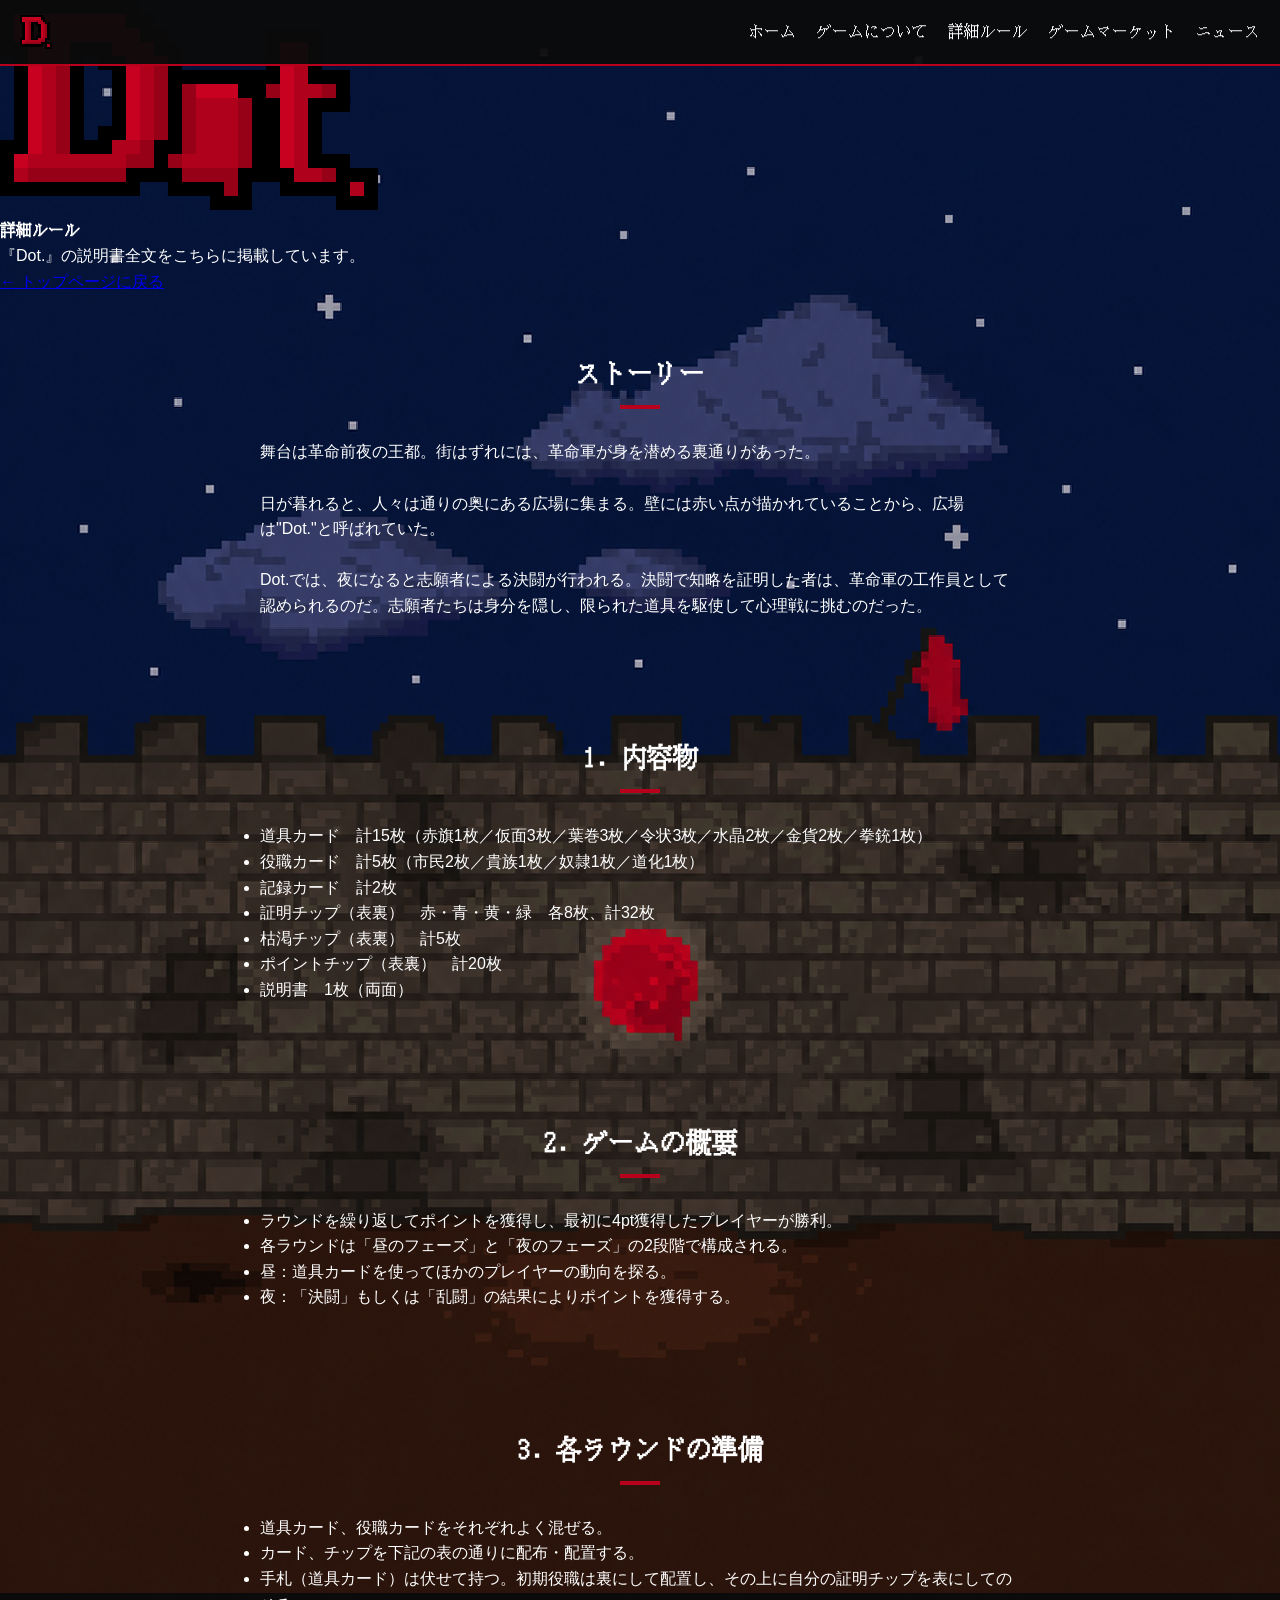
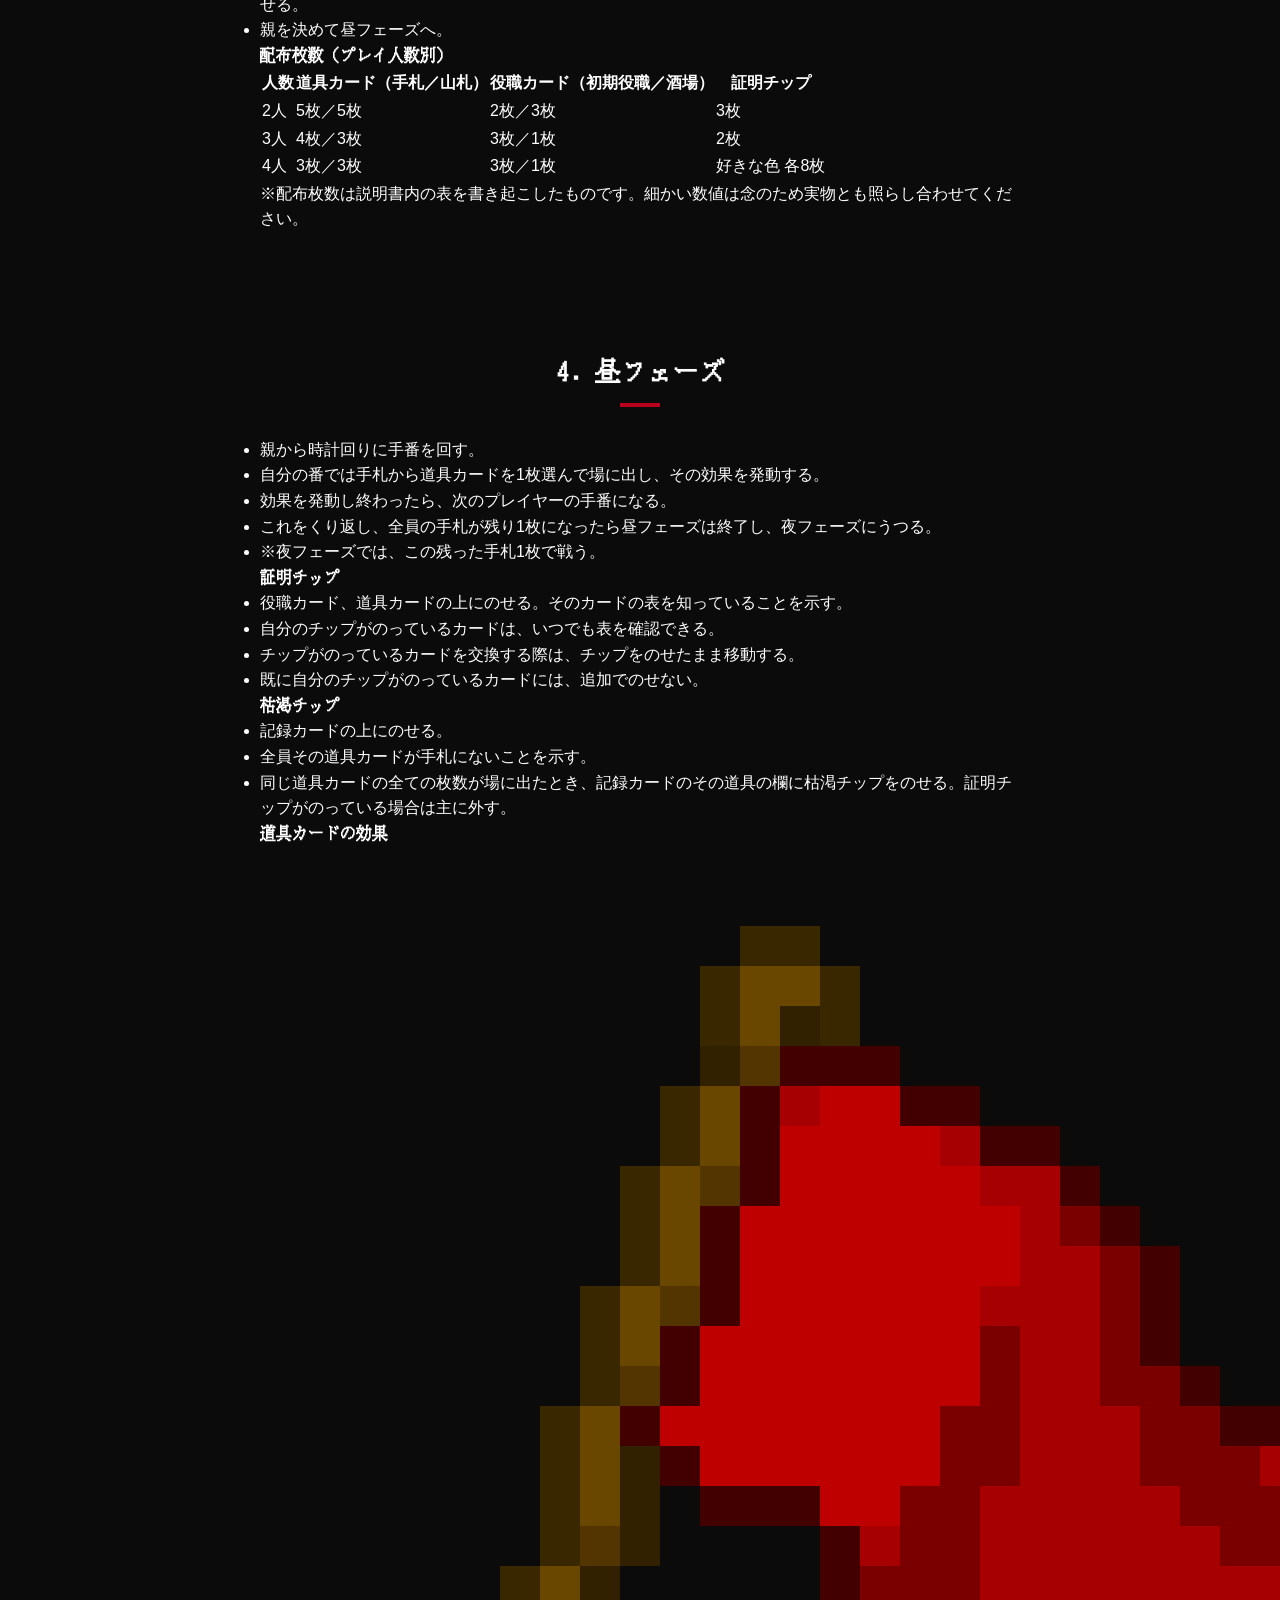
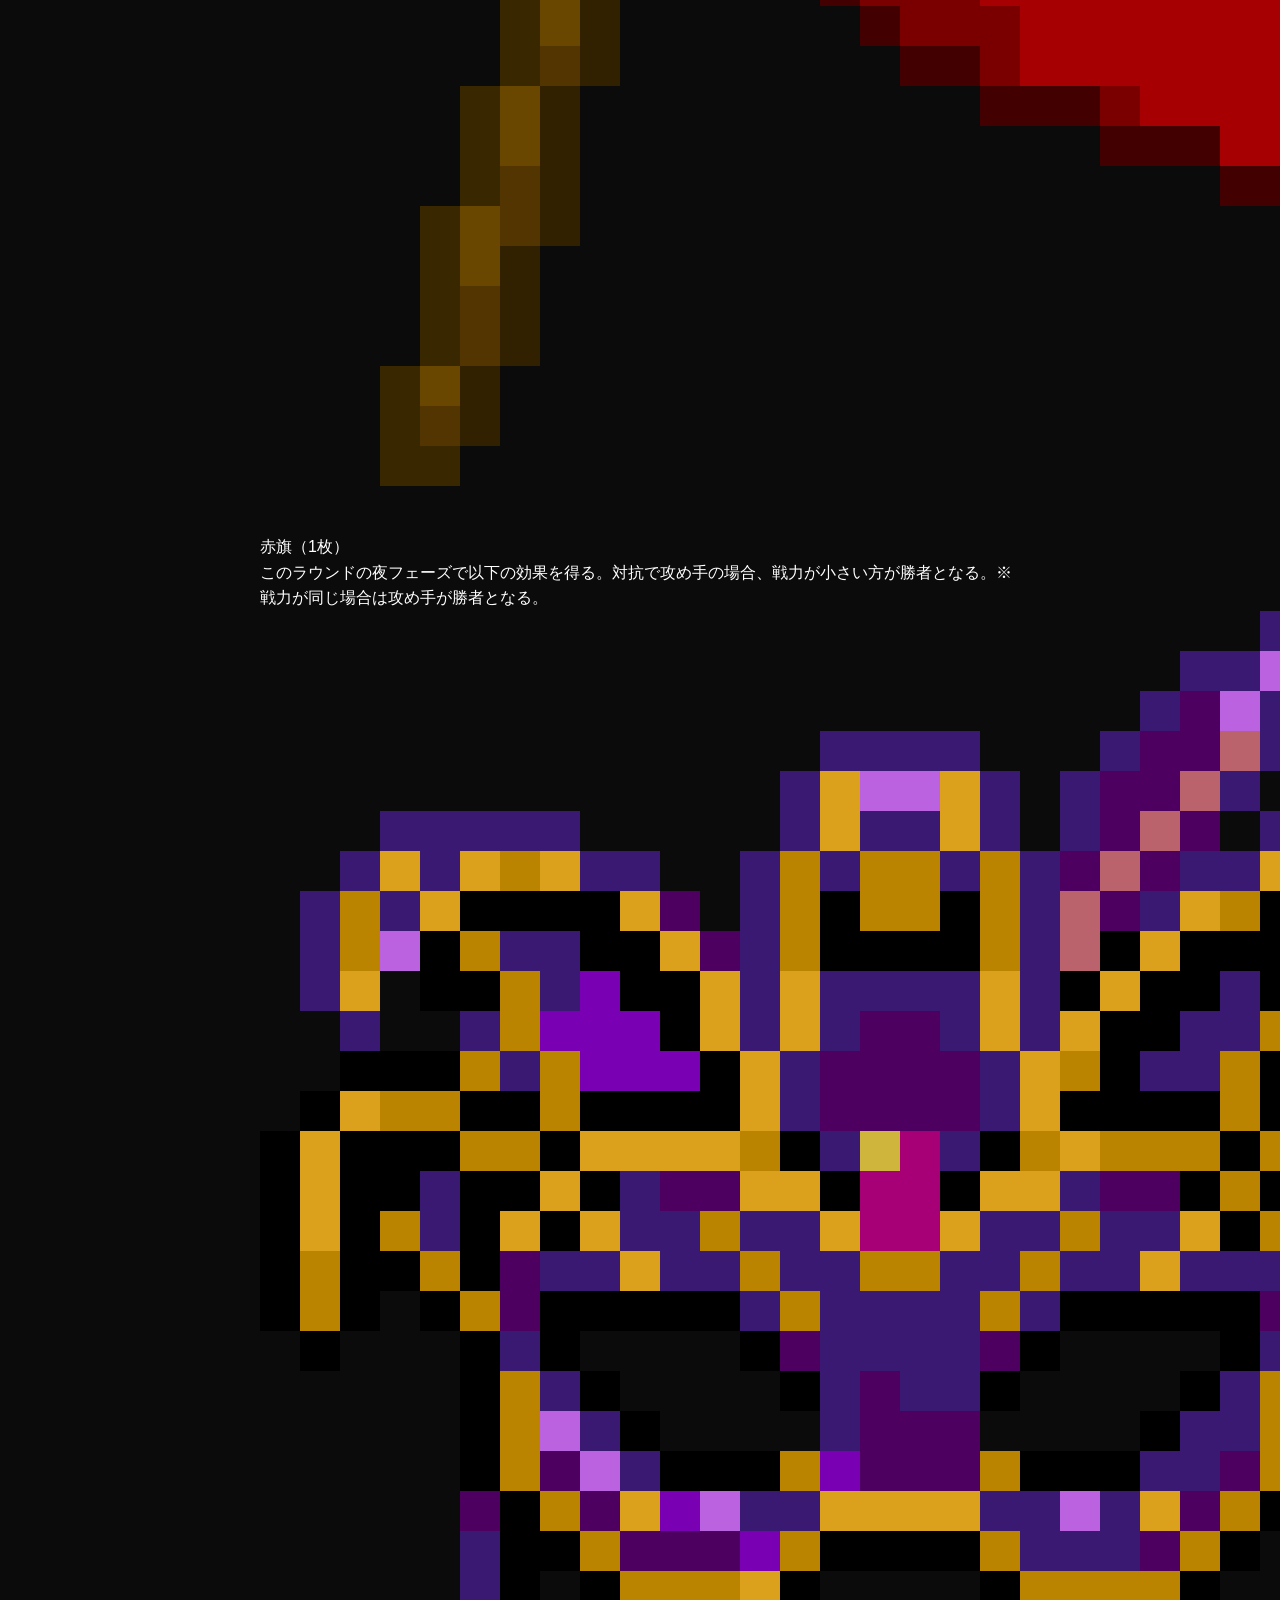
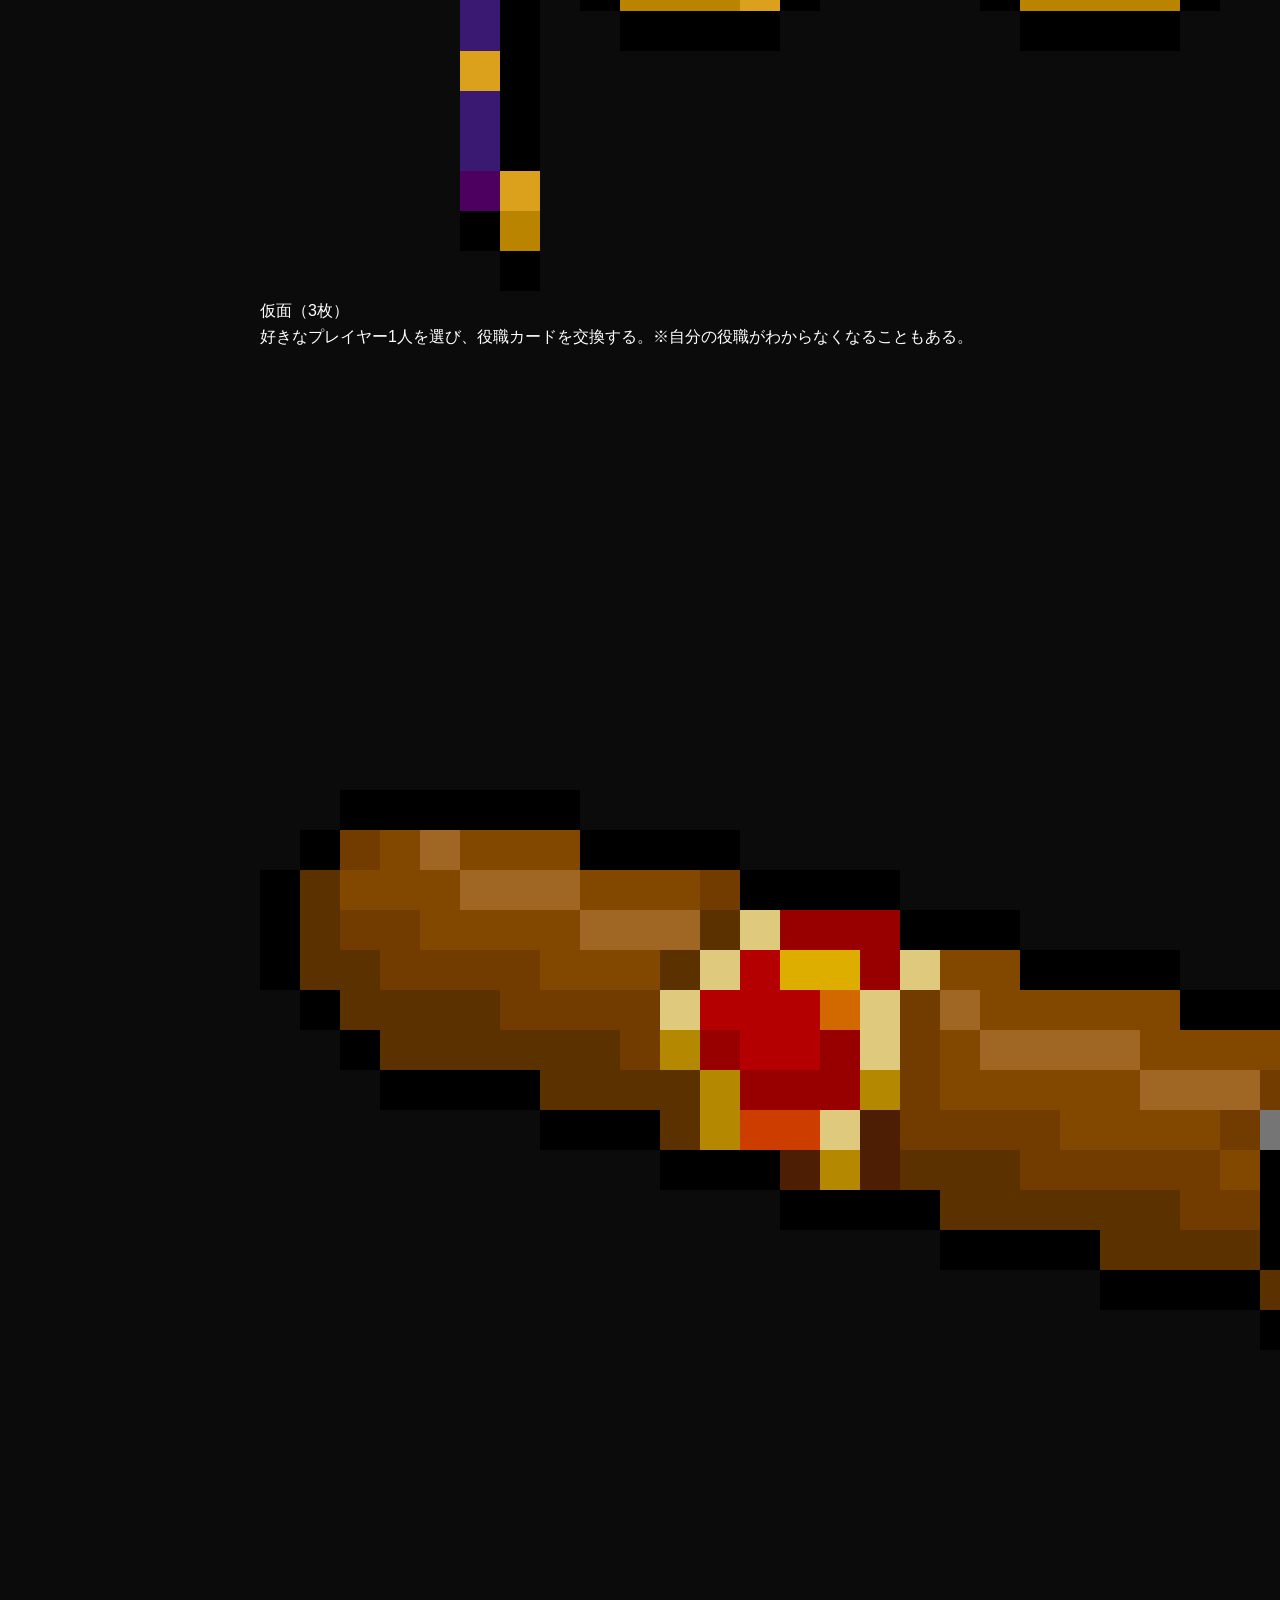
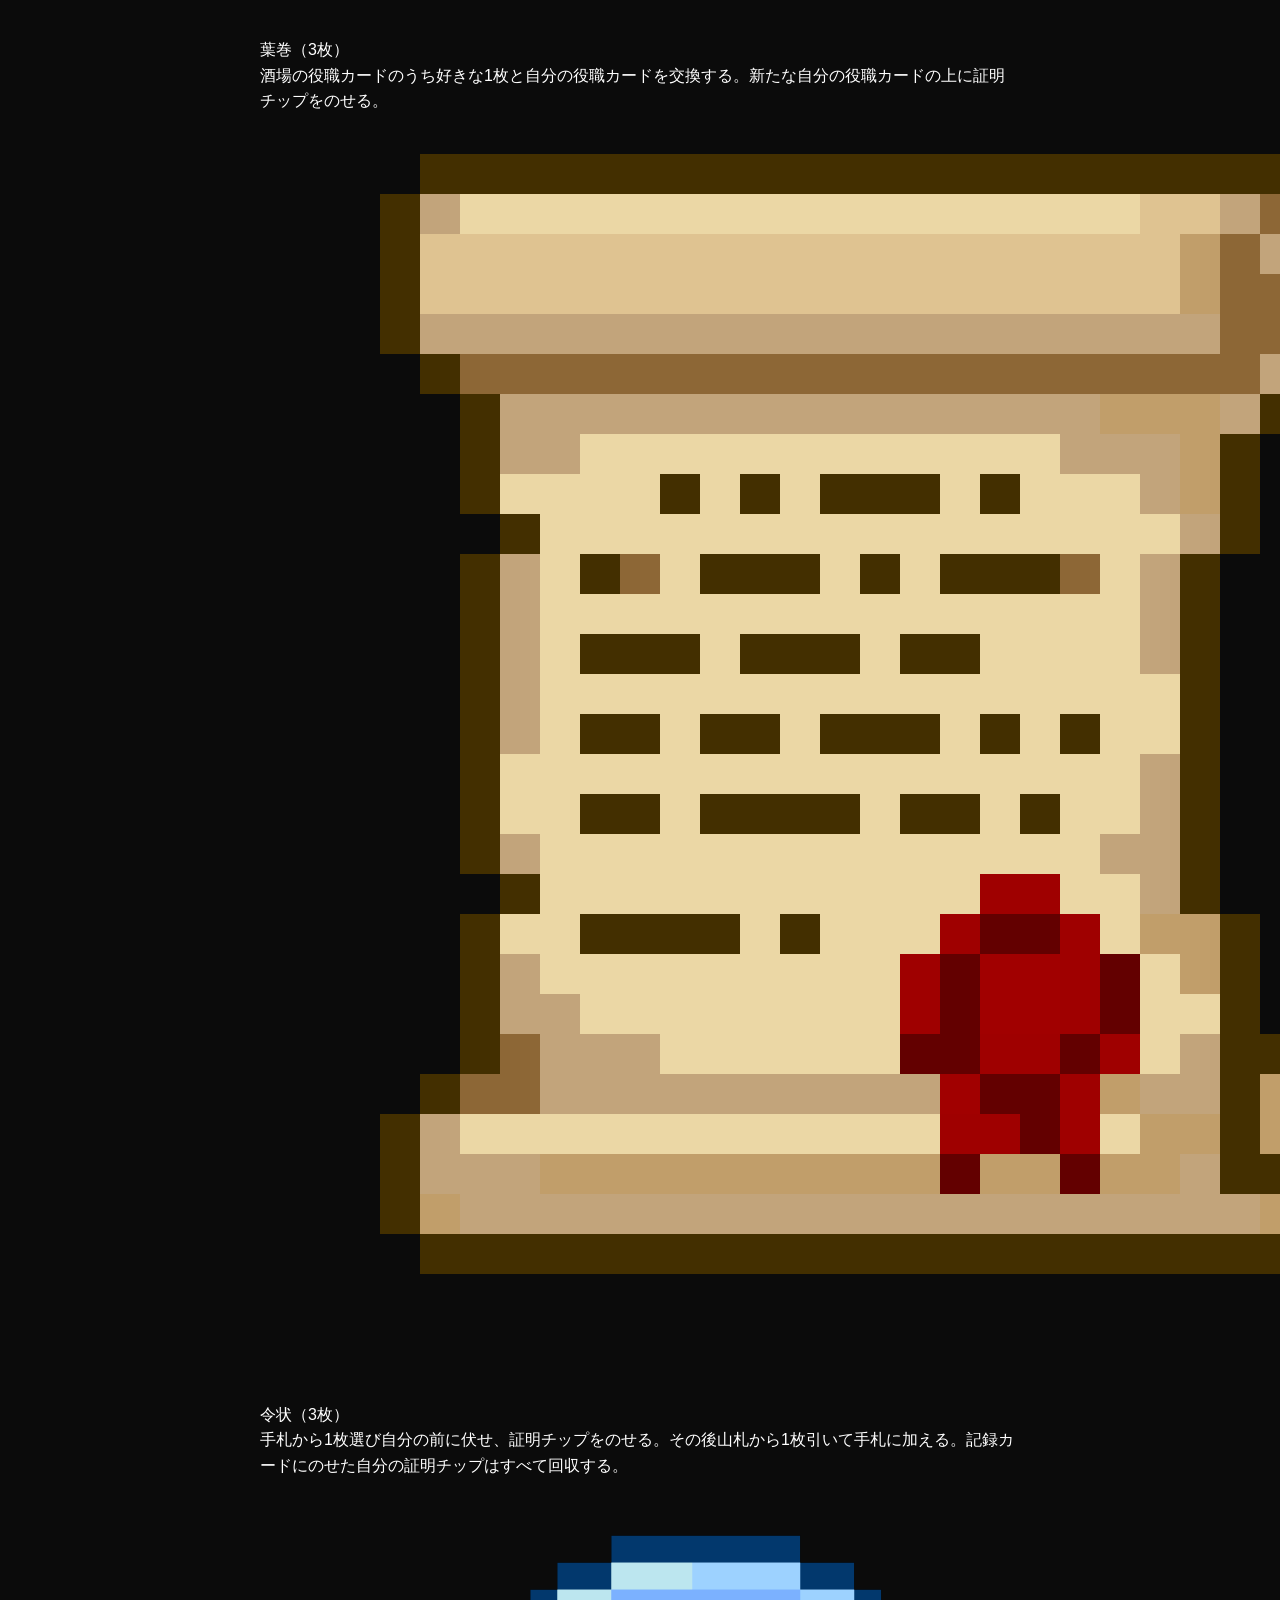
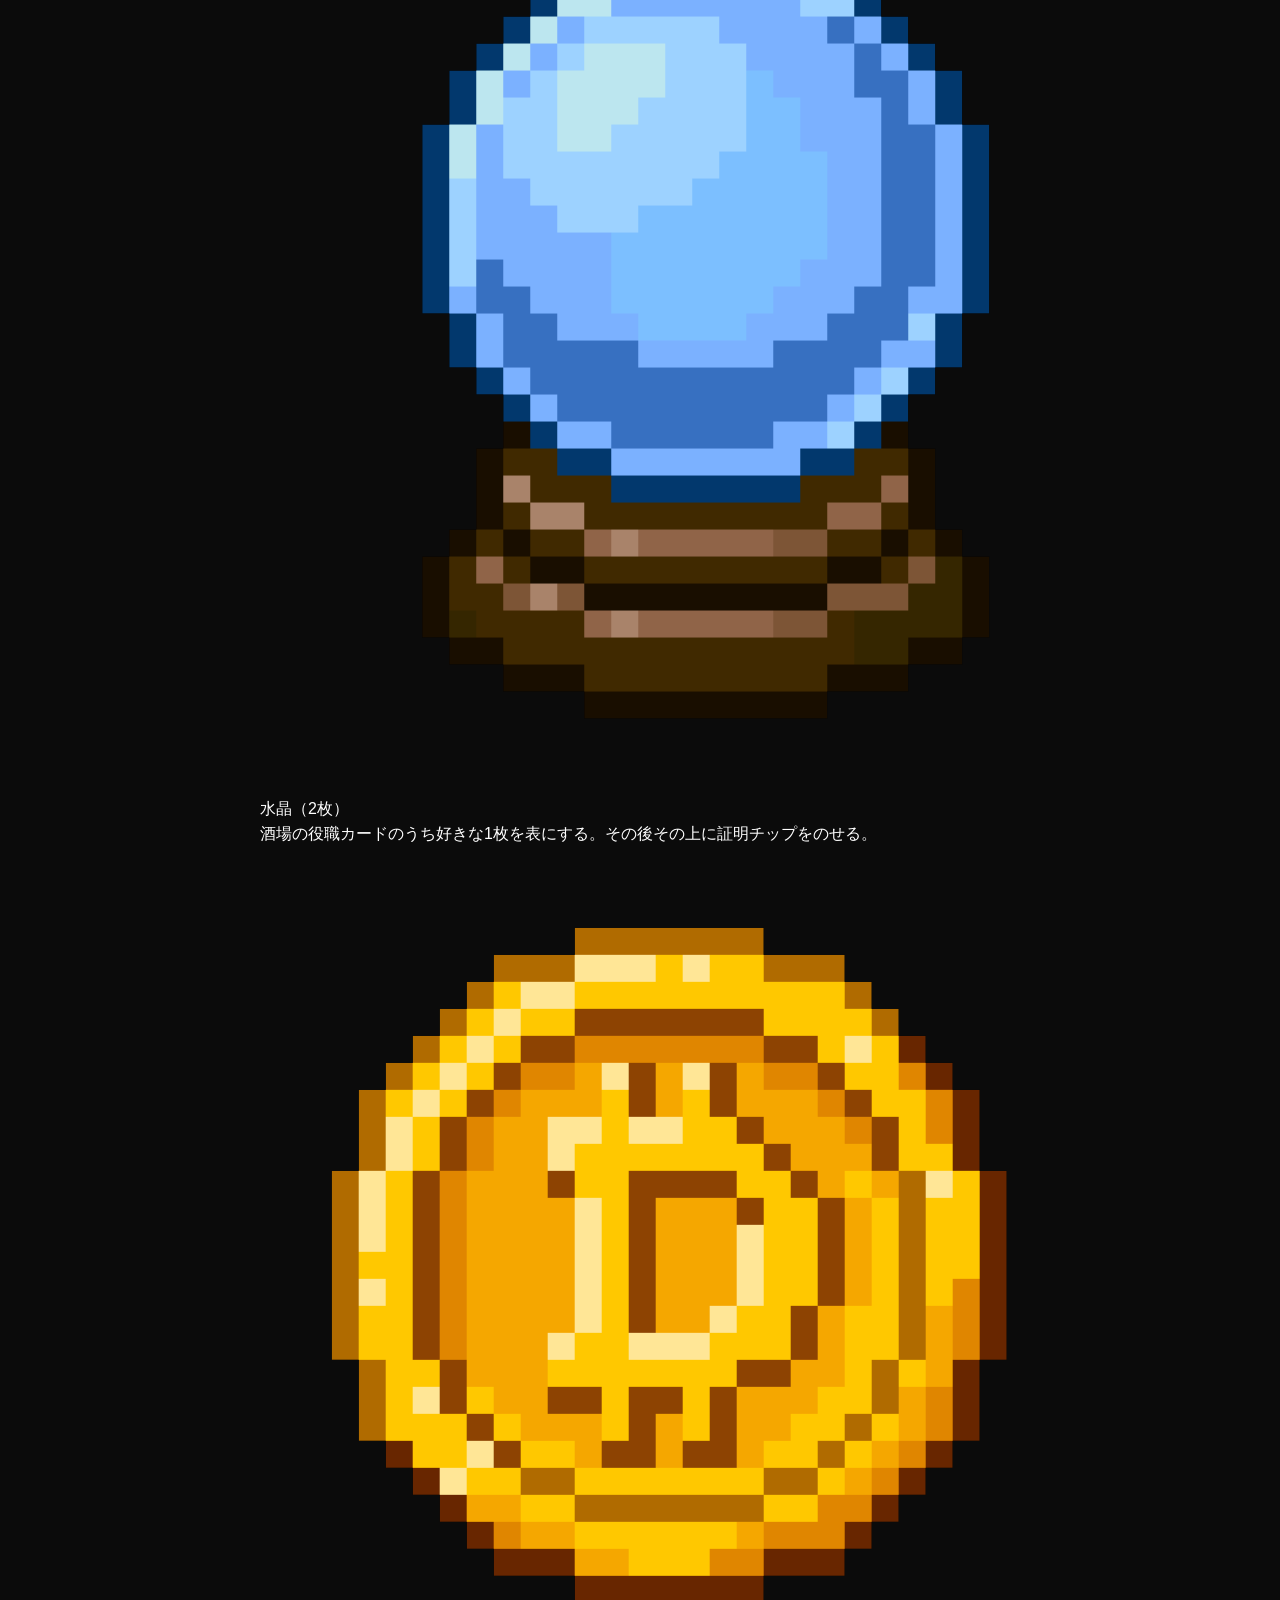
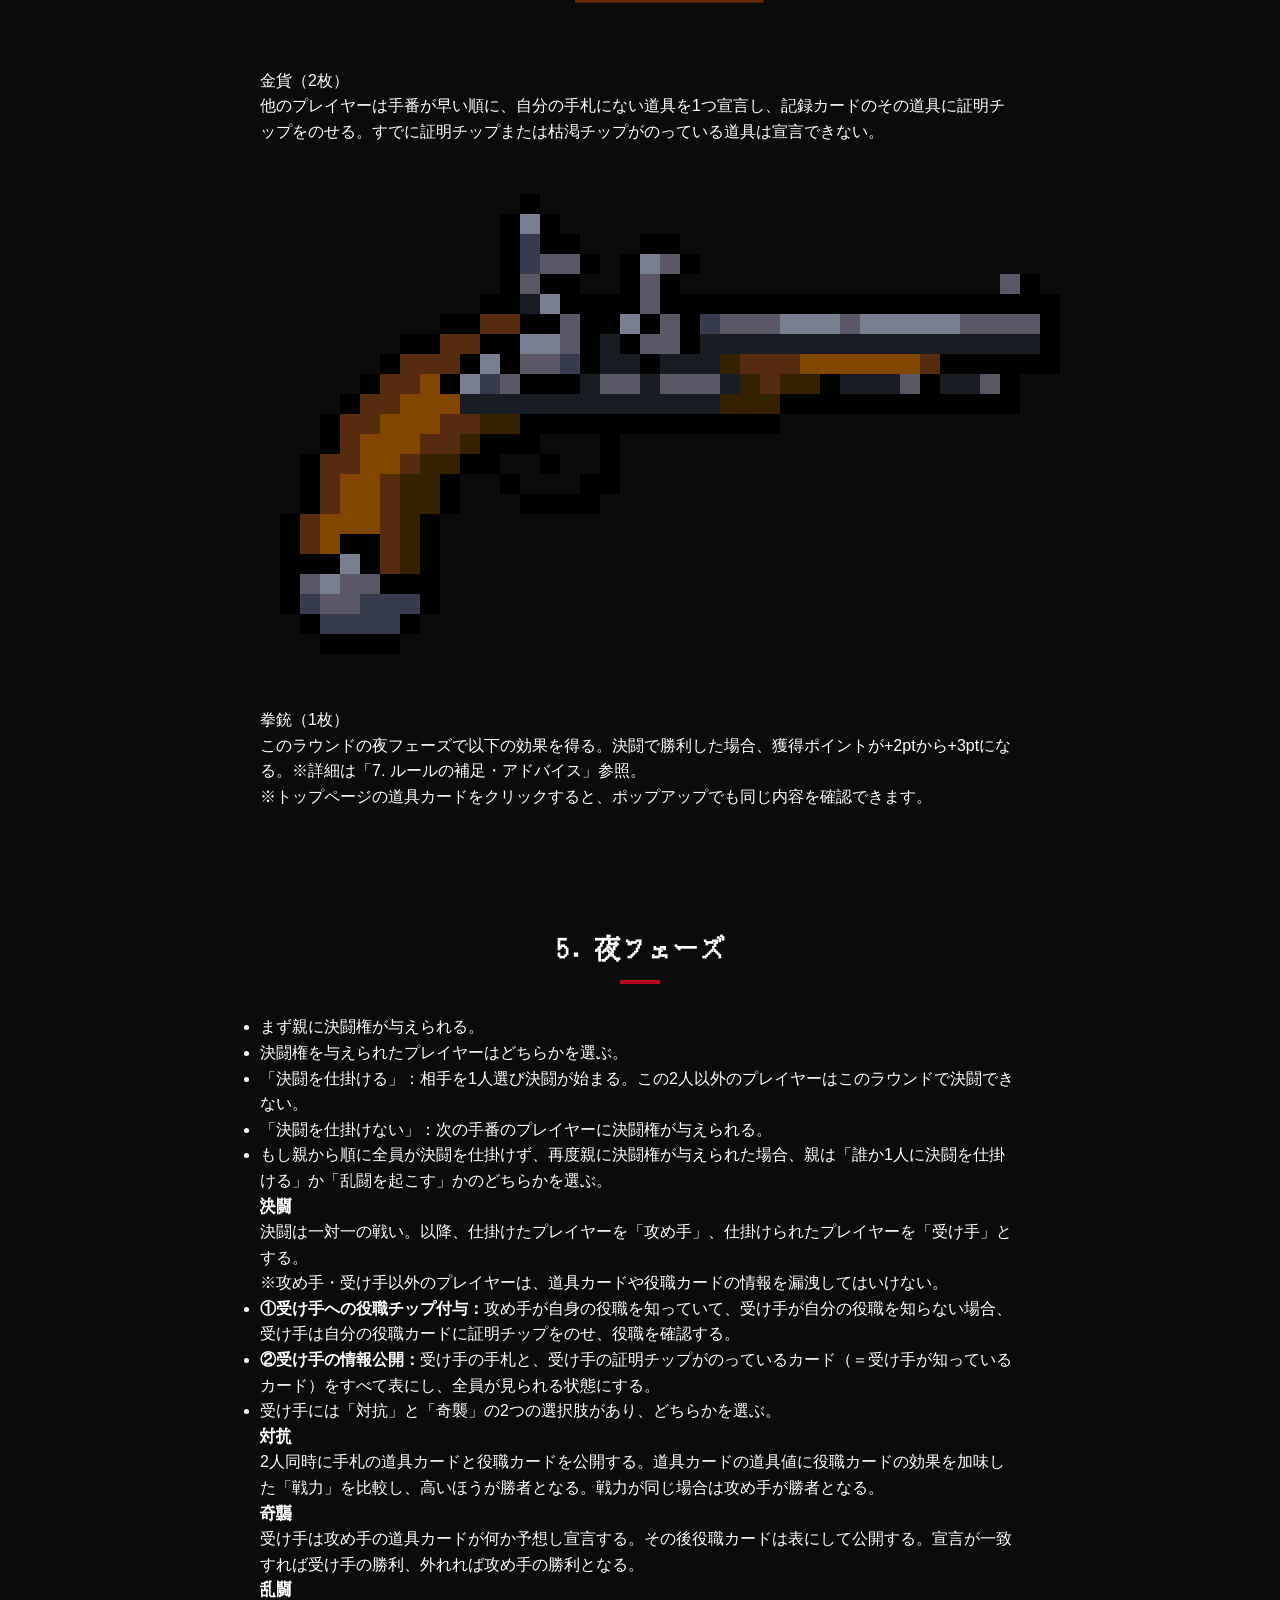
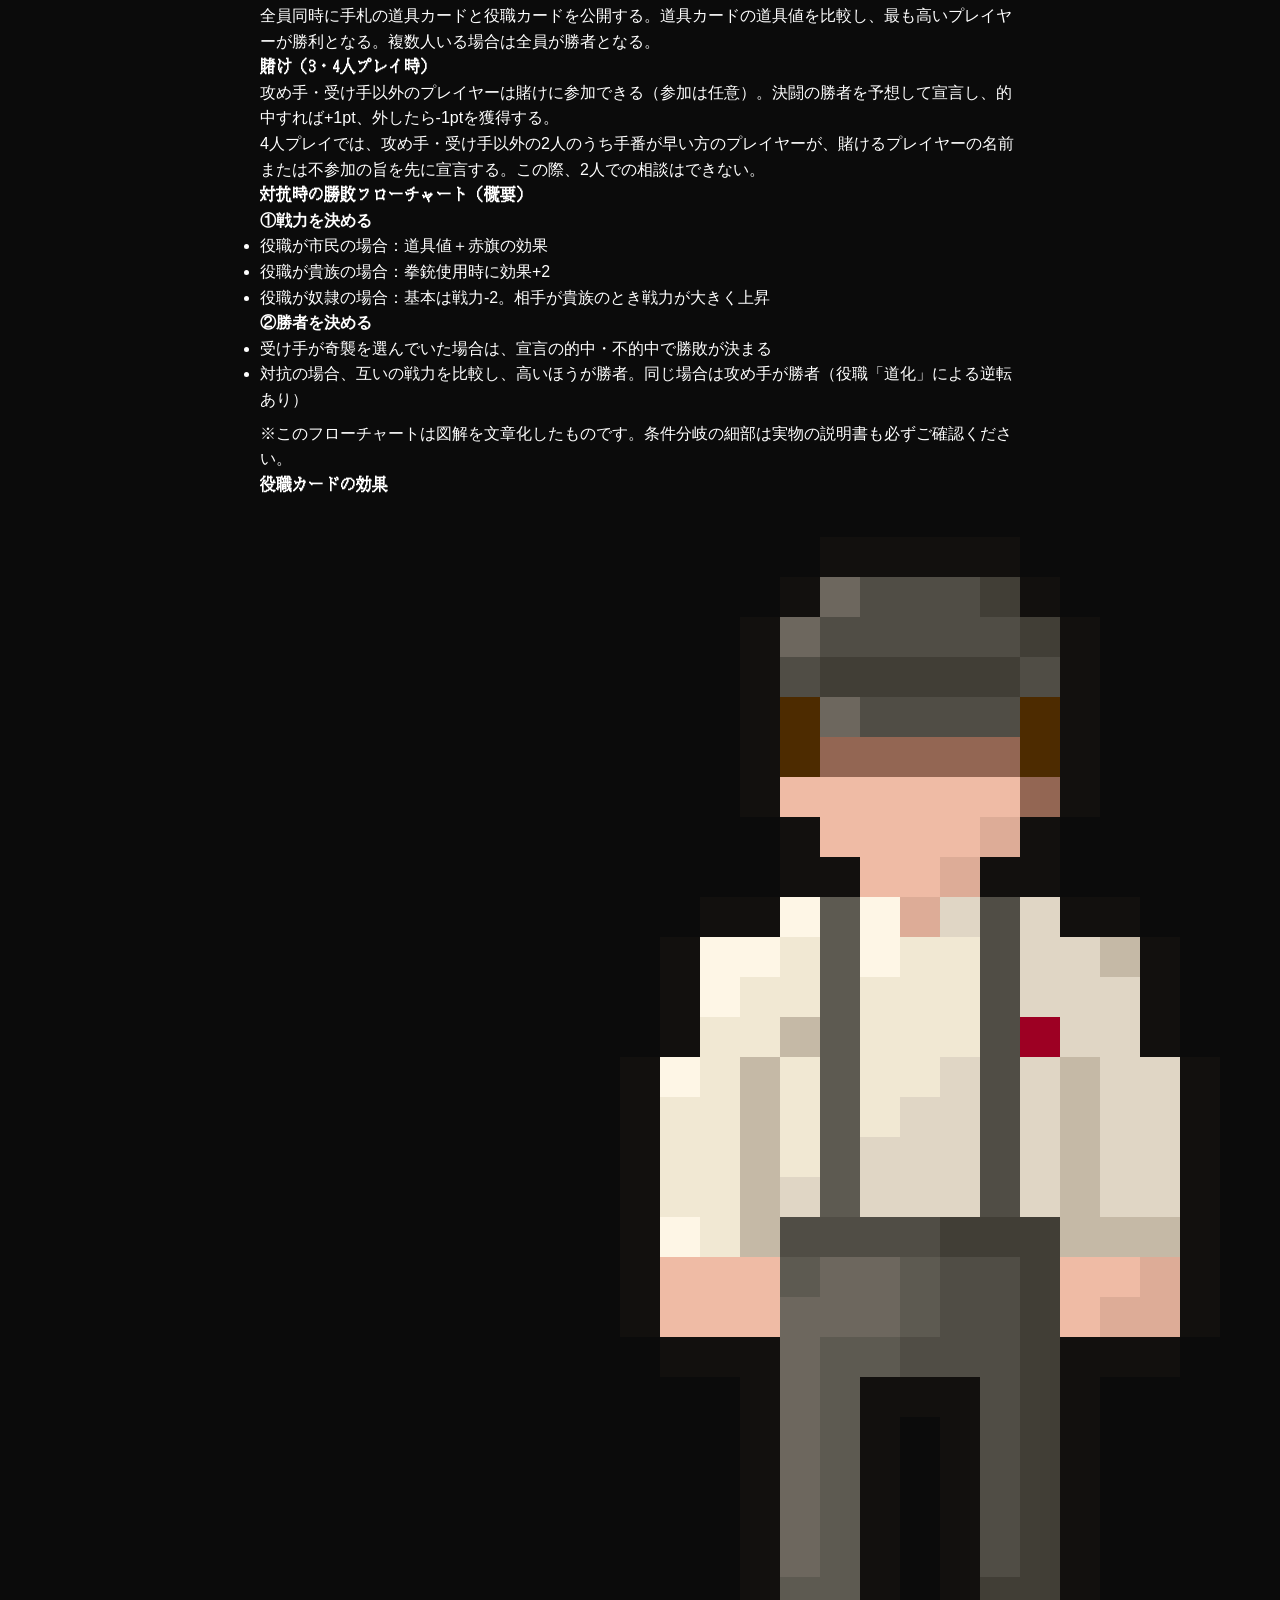
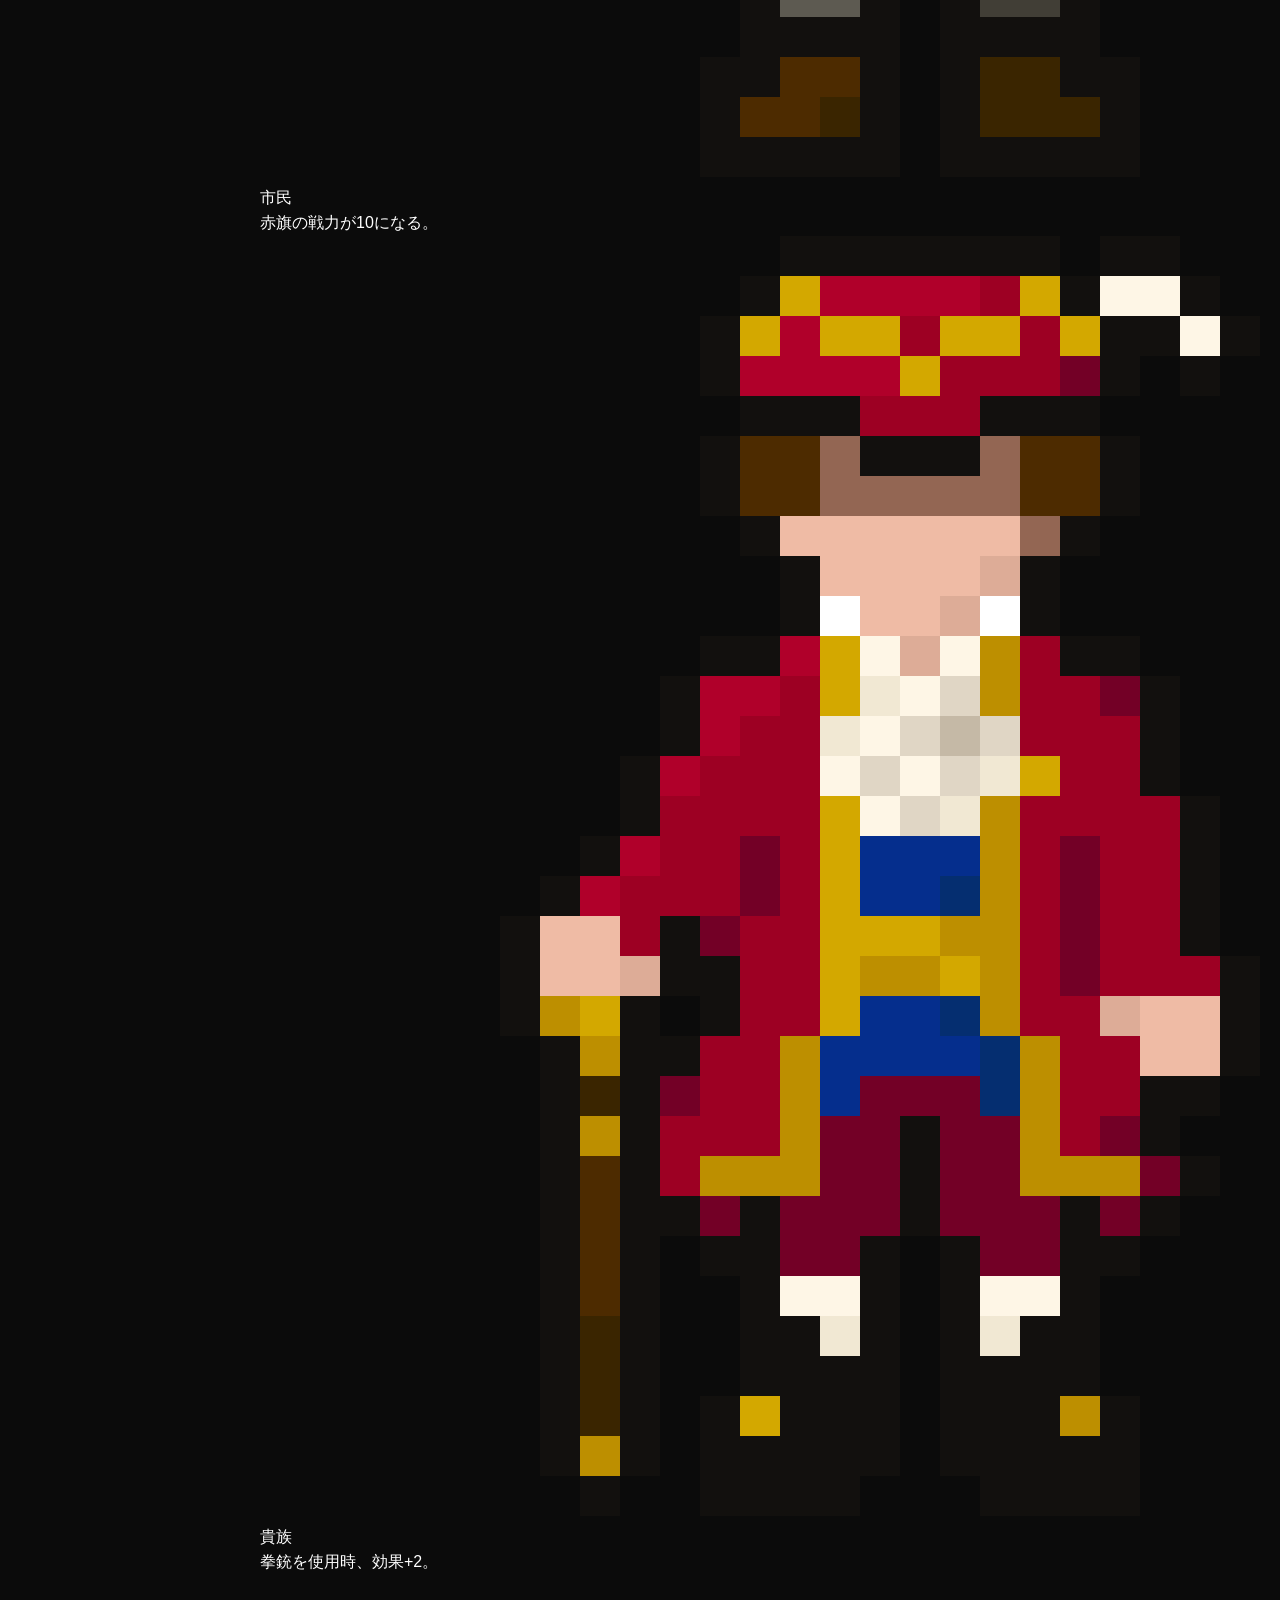
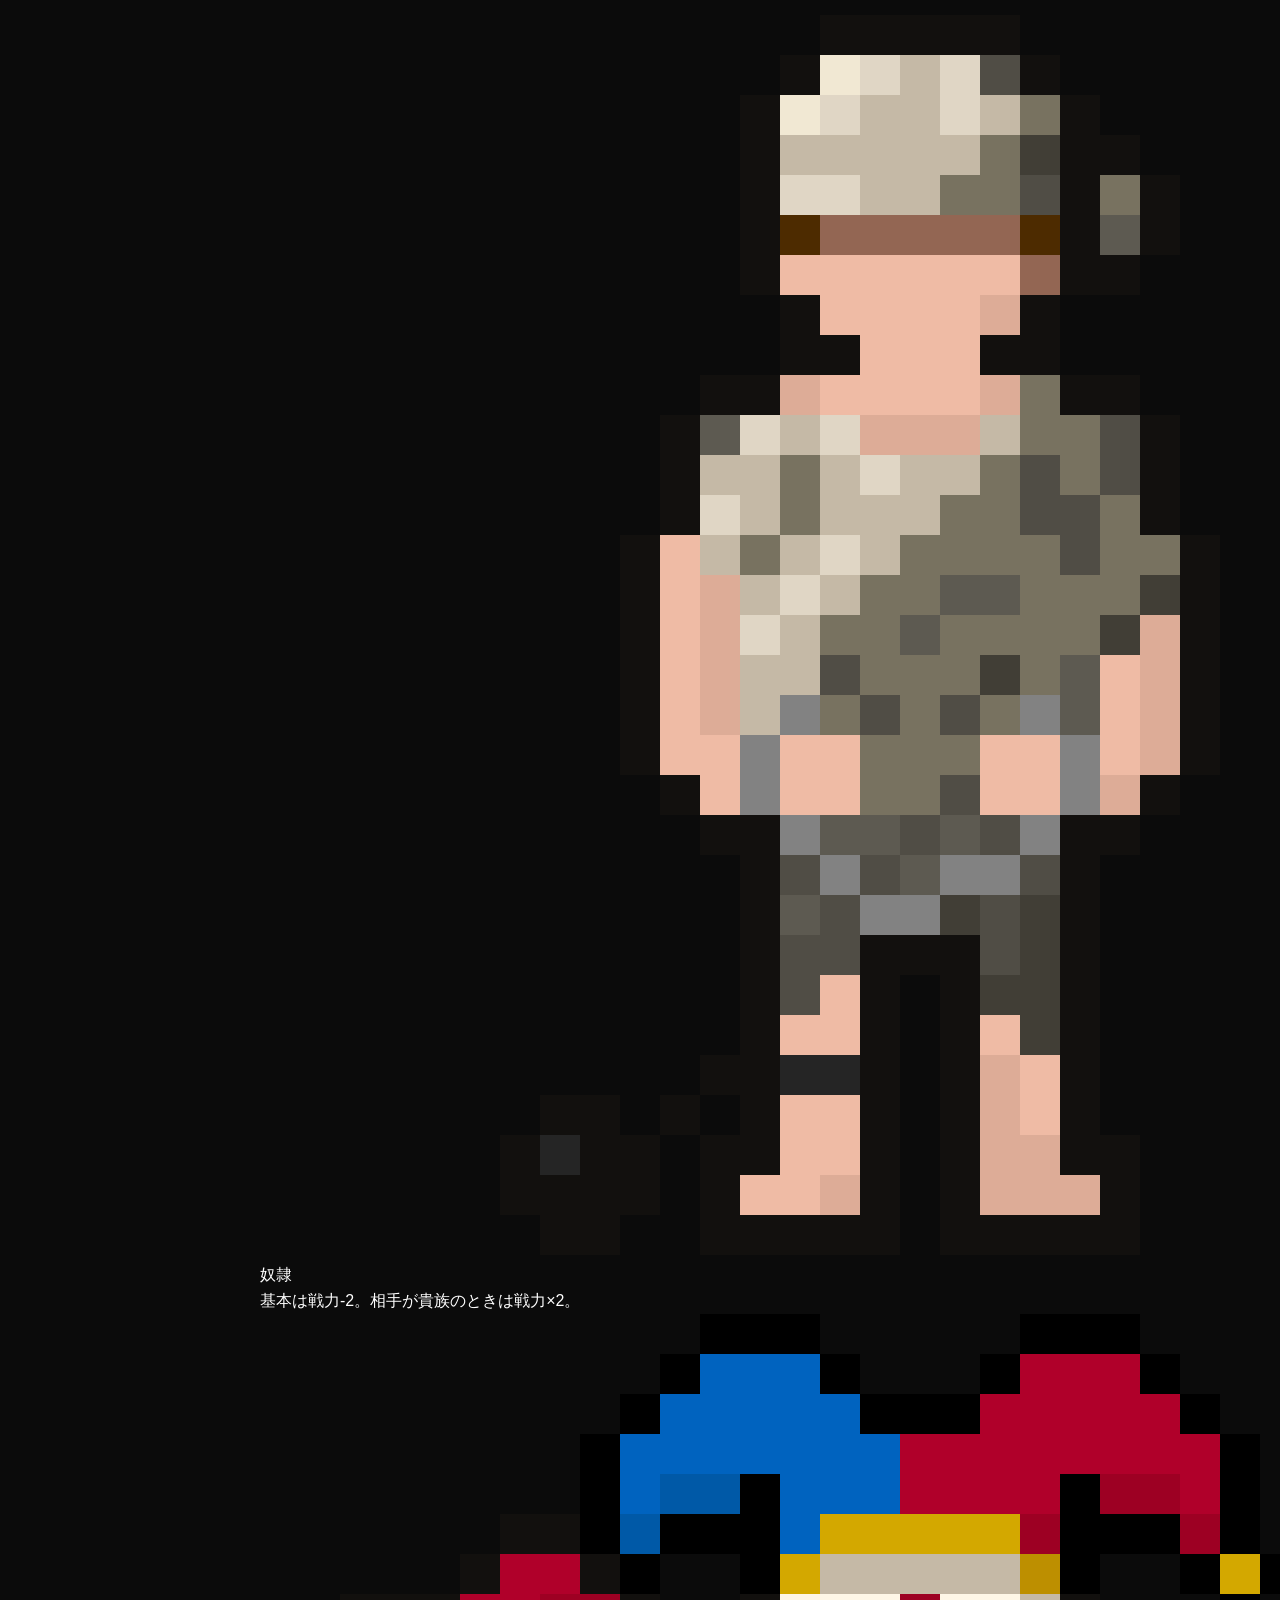
==== commit b2623b0b: "Update rules.html for navigation and content changes" ====
--- a/rules.html
+++ b/rules.html
@@ -3,365 +3,51 @@
 <head>
     <meta charset="UTF-8">
     <meta name="viewport" content="width=device-width, initial-scale=1.0">
-    <title>詳細ルール | Dot. </title>
-    <style>
-        /* 自作・フリーフォントファイルを読み込む場合 */
-        @font-face {
-            font-family: 'DotMincho16';
-            src: url('KH-Dot-Kagurazaka-16.ttf') format('truetype');
-        }
-
-        /* 適用するクラスや要素 */
-        .dot-mincho-text {
-            font-family: 'DotMincho16', serif;
-            font-size: 16px; /* ドット感を活かすためジャストサイズか倍率で調整 */
-        }
-
-        /* --- 基本設定 & カラーパレット --- */
-        :root {
-            --bg-color: #0b0b0b;
-            --primary-red: #b8001c;
-            --accent-gray: #1a1a1a;
-            --text-light: #ffffff;
-            --text-muted: #b0b0b0;
-            --font-pixel: 'Courier New', Courier, monospace;
-            --font-dotmincho: 'ドット明朝16', 'DotMincho16', serif; /* 本文以外用フォント */
-        }
-
-        * {
-            box-sizing: border-box;
-            margin: 0;
-            padding: 0;
-            font-family: 'Helvetica Neue', Arial, 'Hiragino Kaku Gothic ProN', sans-serif;
-            scroll-behavior: smooth; /* スムーズスクロール */
-        }
-
-        body {
-            margin: 0;
-
-            background-image: url('bg.png');
-            background-repeat: no-repeat;
-            background-position: top center;
-            background-attachment: fixed;  /* JSで位置を制御するため固定 */
-
-            color: var(--text-light);
-            line-height: 1.6;
-
-            /* ドット絵用のくっきり設定 */
-            image-rendering: pixelated;
-            image-rendering: crisp-edges;
-        }
-
-        /* 固定背景用の要素（モバイルでこれを有効にする） */
-        .fixed-bg {
-            display: none; /* デフォルトは非表示（デスクトップはbody背景を使用） */
-        }
-
-        /* --- ナビゲーション --- */
-        nav {
-            position: fixed;
-            top: 0;
-            width: 100%;
-            background: rgba(11, 11, 11, 0.95);
-            padding: 15px 20px;
-            display: flex;
-            justify-content: space-between;
-            align-items: center;
-            z-index: 100;
-            border-bottom: 2px solid var(--primary-red);
-        }
-
-        .nav-logo {
-            display: inline-flex;
-            align-items: center;
-            font-weight: bold;
-            color: var(--primary-red);
-            font-size: 1.5rem;
-            text-decoration: none;
-            font-family: var(--font-dotmincho);
-        }
-
-        .nav-logo img {
-            height: 34px;
-            width: auto;
-            display: block;
-            image-rendering: pixelated;
-        }
-
-        .nav-links {
-            display: none;
-            list-style: none;
-            gap: 20px;
-        }
-
-        .nav-links a {
-            color: var(--text-light);
-            text-decoration: none;
-            font-size: 1rem;
-            transition: color 0.3s;
-        }
-
-        .nav-links a:hover {
-            color: var(--primary-red);
-        }
-
-        .hamburger {
-            display: block;
-            cursor: pointer;
-            background: none;
-            border: none;
-            z-index: 110;
-        }
-
-        .hamburger span {
-            display: block;
-            width: 25px;
-            height: 3px;
-            background-color: var(--text-light);
-            margin: 5px 0;
-            transition: 0.3s;
-        }
-
-        .mobile-menu {
-            position: fixed;
-            top: 0;
-            right: -100%;
-            width: 70%;
-            height: 100vh;
-            background-color: rgba(11, 11, 11, 0.98);
-            border-left: 2px solid var(--primary-red);
-            padding-top: 80px;
-            transition: 0.3s;
-            z-index: 105;
-        }
-
-        .mobile-menu.active { right: 0; }
-
-        .mobile-menu ul {
-            list-style: none;
-            display: flex;
-            flex-direction: column;
-            align-items: center;
-            gap: 30px;
-        }
-
-        .mobile-menu a {
-            color: var(--text-light);
-            text-decoration: none;
-            font-size: 1.3rem;
-            font-weight: bold;
-        }
-
-        .hamburger.active span:nth-child(1) { transform: rotate(-45deg) translate(-5px, 6px); }
-        .hamburger.active span:nth-child(2) { opacity: 0; }
-        .hamburger.active span:nth-child(3) { transform: rotate(45deg) translate(-5px, -6px); }
-
-        /* --- ページヘッダー --- */
-        .page-hero {
-            padding: 120px 20px 40px;
-            text-align: center;
-            max-width: 800px;
-            margin: 0 auto;
-        }
-
-        .page-hero h1 {
-            font-size: 1.6rem;
-            color: var(--primary-red);
-            margin-bottom: 10px;
-            font-family: var(--font-dotmincho);
-            letter-spacing: 1px;
-        }
-
-        .page-hero p {
-            font-size: 0.95rem;
-            color: var(--text-muted);
-        }
-
-        .back-link {
-            display: inline-block;
-            margin-top: 20px;
-            color: var(--text-light);
-            text-decoration: none;
-            border: 1px solid var(--primary-red);
-            padding: 8px 18px;
-            border-radius: 4px;
-            font-size: 0.85rem;
-            transition: background 0.2s;
-        }
-
-        .back-link:hover {
-            background-color: var(--primary-red);
-        }
-
-        /* --- 共通セクション --- */
-        section {
-            padding: 40px 20px;
-            max-width: 800px;
-            margin: 0 auto;
-        }
-
-        h2 {
-            font-size: 1.4rem;
-            color: var(--text-light);
-            margin-bottom: 20px;
-            font-family: var(--font-dotmincho);
-            position: relative;
-            padding-left: 12px;
-            border-left: 5px solid var(--primary-red);
-        }
-
-        h3.sub {
-            font-size: 1.05rem;
-            color: var(--primary-red);
-            margin: 22px 0 10px;
-        }
-
-        .rule-box {
-            background-color: var(--accent-gray);
-            border: 1px solid #333;
-            border-radius: 6px;
-            padding: 18px 20px;
-            margin-bottom: 18px;
-        }
-
-        .rule-box p, .rule-box li {
-            font-size: 0.92rem;
-            color: var(--text-muted);
-            margin-bottom: 8px;
-        }
-
-        .rule-box ul {
-            padding-left: 20px;
-        }
-
-        .story-text {
-            font-size: 0.95rem;
-            color: var(--text-muted);
-            line-height: 1.9;
-        }
-
-        /* --- 道具/役職カードの効果 --- */
-        .effect-grid {
-            display: grid;
-            grid-template-columns: 1fr;
-            gap: 14px;
-        }
-
-        .effect-card {
-            display: flex;
-            gap: 14px;
-            align-items: flex-start;
-            background-color: var(--accent-gray);
-            border-left: 4px solid var(--primary-red);
-            border-radius: 4px;
-            padding: 14px;
-        }
-
-        .effect-card img {
-            width: 56px;
-            height: 56px;
-            object-fit: contain;
-            background: #fff;
-            border-radius: 4px;
-            padding: 4px;
-            flex-shrink: 0;
-            image-rendering: pixelated;
-            image-rendering: crisp-edges;
-        }
-
-        .effect-card .effect-name {
-            font-weight: bold;
-            color: var(--primary-red);
-            margin-bottom: 4px;
-            font-size: 0.95rem;
-        }
-
-        .effect-card p {
-            font-size: 0.88rem;
-            color: var(--text-muted);
-        }
-
-        /* --- テーブル --- */
-        .rule-table {
-            width: 100%;
-            border-collapse: collapse;
-            margin-bottom: 18px;
-            font-size: 0.85rem;
-        }
-
-        .rule-table th, .rule-table td {
-            border: 1px solid #333;
-            padding: 8px 10px;
-            text-align: center;
-            color: var(--text-muted);
-        }
-
-        .rule-table th {
-            background-color: var(--accent-gray);
-            color: var(--text-light);
-        }
-
-        .rule-table td:first-child {
-            color: var(--text-light);
-            font-weight: bold;
-        }
-
-        .note {
-            font-size: 0.8rem;
-            color: #777;
-            margin-top: -8px;
-            margin-bottom: 18px;
-        }
-
-        footer {
-            text-align: center;
-            padding: 40px 20px;
-            font-size: 0.8rem;
-            color: #555;
-            border-top: 1px solid #222;
-        }
-
-        @media (min-width: 768px) {
-            .nav-links { display: flex; }
-            .hamburger { display: none; }
-            .mobile-menu { display: none; }
-            .page-hero h1 { font-size: 2rem; }
-            .effect-grid { grid-template-columns: 1fr 1fr; }
-        }
-    </style>
+    <title>詳細ルール | Dot. - Official Website</title>
+    <link rel="stylesheet" href="style.css">
 </head>
-<body>
+<body class="rules-page">
+    <div class="fixed-bg" aria-hidden="true"></div>
 
     <!-- ナビゲーションバー -->
     <nav>
         <a href="index.html" class="nav-logo"><img src="logo_shadow.png" alt="Dot."></a>
+        <!-- PC用通常メニュー -->
         <ul class="nav-links">
-            <li><a href="index.html#about">概要</a></li>
-            <li><a href="index.html#rules">ルール</a></li>
+            <li><a href="index.html">ホーム</a></li>
+            <li><a href="about.html">ゲームについて</a></li>
             <li><a href="rules.html">詳細ルール</a></li>
-            <li><a href="index.html#reserve">ゲームマーケット予約</a></li>
+            <li><a href="market.html">ゲームマーケット</a></li>
+            <li><a href="news.html">ニュース</a></li>
         </ul>
-        <button class="hamburger" id="hamburger-btn">
-            <span></span><span></span><span></span>
+        <!-- スマホ用ハンバーガーボタン -->
+        <button class="hamburger" id="hamburger-btn" aria-controls="mobile-menu" aria-expanded="false" aria-label="メニュー開閉">
+            <span></span>
+            <span></span>
+            <span></span>
         </button>
     </nav>
 
-    <div class="mobile-menu" id="mobile-menu">
+    <!-- スマホ用ドロワーメニュー -->
+    <div class="mobile-menu" id="mobile-menu" aria-hidden="true">
+        <button id="mobile-menu-close" class="mobile-close" aria-label="メニューを閉じる">×</button>
         <ul>
-            <li><a href="index.html#about" class="menu-link">概要</a></li>
-            <li><a href="index.html#rules" class="menu-link">ルール</a></li>
+            <li><a href="index.html" class="menu-link">ホーム</a></li>
+            <li><a href="about.html" class="menu-link">ゲームについて</a></li>
             <li><a href="rules.html" class="menu-link">詳細ルール</a></li>
-            <li><a href="index.html#reserve" class="menu-link">ゲームマーケット予約</a></li>
+            <li><a href="market.html" class="menu-link">ゲームマーケット</a></li>
+            <li><a href="news.html" class="menu-link">ニュース</a></li>
         </ul>
     </div>
 
     <!-- ページヘッダー -->
     <header class="page-hero">
+        <img src="Dot_logo.png" alt="Dot.">
         <h1>詳細ルール</h1>
         <p>『Dot.』の説明書全文をこちらに掲載しています。</p>
         <a href="index.html" class="back-link">← トップページに戻る</a>
     </header>
-
+    
     <!-- ストーリー -->
     <section id="story">
         <h2>ストーリー</h2>
@@ -514,7 +200,7 @@
                 </div>
             </div>
         </div>
-        <p class="note">※各効果は説明書の文字が非常に小さく、判読が難しい箇所がありました。実際のプレイ前に、お手元の説明書ともあわせてご確認ください。</p>
+        <p class="note">※トップページの道具カードをクリックすると、ポップアップでも同じ内容を確認できます。</p>
     </section>
 
     <!-- 5. 夜フェーズ -->
@@ -567,15 +253,15 @@
             <p><strong>①戦力を決める</strong></p>
             <ul>
                 <li>役職が市民の場合：道具値＋赤旗の効果</li>
-                <li>役職が貴族の場合：相手が貴族なら道具値、それ以外は道具値-2</li>
-                <li>役職が奴隷の場合：相手が貴族のとき戦力10</li>
+                <li>役職が貴族の場合：拳銃使用時に効果+2</li>
+                <li>役職が奴隷の場合：基本は戦力-2。相手が貴族のとき戦力が大きく上昇</li>
             </ul>
             <p><strong>②勝者を決める</strong></p>
             <ul>
                 <li>受け手が奇襲を選んでいた場合は、宣言の的中・不的中で勝敗が決まる</li>
-                <li>対抗の場合、互いの戦力を比較し、高いほうが勝者。同じ場合は攻め手が勝者（攻め手が道化の場合は例外あり）</li>
-            </ul>
-            <p class="note" style="margin-top:8px;">※このフローチャートは図解を文章化したものです。条件分岐の細部は実物の説明書（裏面）も必ずご確認ください。</p>
+                <li>対抗の場合、互いの戦力を比較し、高いほうが勝者。同じ場合は攻め手が勝者（役職「道化」による逆転あり）</li>
+            </ul>
+            <p class="note" style="margin-top:8px;">※このフローチャートは図解を文章化したものです。条件分岐の細部は実物の説明書も必ずご確認ください。</p>
         </div>
 
         <h3 class="sub">役職カードの効果</h3>
@@ -584,7 +270,7 @@
                 <img src="Citizen.png" alt="市民">
                 <div>
                     <div class="effect-name">市民</div>
-                    <p>赤旗との組み合わせで戦力が10になる。</p>
+                    <p>赤旗の戦力が10になる。</p>
                 </div>
             </div>
             <div class="effect-card">
@@ -598,18 +284,18 @@
                 <img src="Slave.png" alt="奴隷">
                 <div>
                     <div class="effect-name">奴隷</div>
-                    <p>戦力-2。ただし相手が貴族の場合は戦力10になる。</p>
+                    <p>基本は戦力-2。相手が貴族のときは戦力×2。</p>
                 </div>
             </div>
             <div class="effect-card">
                 <img src="Jester.png" alt="道化">
                 <div>
                     <div class="effect-name">道化</div>
-                    <p>自分が受け手の場合、戦局を逆転できる。</p>
-                </div>
-            </div>
-        </div>
-        <p class="note">※役職効果も文字が小さく判読が難しい箇所があります。実物の説明書とあわせてご確認ください。</p>
+                    <p>自分が受け手の場合、勝者が逆転する。</p>
+                </div>
+            </div>
+        </div>
+        <p class="note">※トップページの役職カードをクリックすると、ポップアップでも同じ内容を確認できます。</p>
     </section>
 
     <!-- 6. ラウンド終了 -->
@@ -649,8 +335,8 @@
         <h3 class="sub">赤旗と拳銃の効果</h3>
         <div class="rule-box">
             <ul>
-                <li>道具カードの効果は、カードを出した瞬間に発動する。</li>
-                <li>昼に場に出した場合でも、夜の効果の条件を満たせなかった場合は効果が発動しない。</li>
+                <li>道具カードの効果は、カードを出した瞬間ではなく、夜フェーズの条件を満たしたときに発動する。</li>
+                <li>昼に場に出しても、夜の効果の条件を満たせなかった場合は効果が発動しない。</li>
                 <li>よって、赤旗を昼に出しても、攻め手になれなかった場合は赤旗の効果は無し。</li>
                 <li>また、拳銃を出しても、決闘の攻め手・受け手になれなかった場合は拳銃の効果は無し。</li>
                 <li>赤旗と拳銃はそれぞれ1枚しかない。使いどころを見極めよう。</li>
@@ -671,20 +357,46 @@
 
     <!-- フッター -->
     <footer>
-        <p>&copy; 2026 Duel of Tactics (Dot.) All Rights Reserved.</p>
+        <p>&copy; 2026 Dot. All Rights Reserved.</p>
+        <div class="footer-social">
+            <a href="https://twitter.com/Dot_szkcard" target="_blank">𝕏</a>
+            <a href="https://instagram.com/dot_szkcard/" target="_blank">Instagram</a>
+        </div>
     </footer>
 
+    <!-- JavaScript -->
     <script>
-        // 背景のスローパラララックス制御（トップページと同じ処理）
+        // --- 背景のスローパラララックス制御（index.htmlと同じ処理） ---
         const BG_HEIGHT_FACTOR = 1.6;
 
         function updateBackgroundScroll() {
+            if (window.innerWidth < 768) {
+                document.body.style.backgroundAttachment = 'fixed';
+                document.body.style.backgroundSize = '100% auto';
+                document.body.style.backgroundPositionY = '0px';
+                return;
+            }
+
+            const viewportWidth = window.innerWidth;
             const viewportHeight = window.innerHeight;
-            const bgHeight = viewportHeight * BG_HEIGHT_FACTOR;
+
+            if (!window._bgNatural) {
+                const img = new Image();
+                img.src = 'bg.png';
+                img.onload = function() {
+                    window._bgNatural = { w: img.naturalWidth, h: img.naturalHeight };
+                    updateBackgroundScroll();
+                };
+                document.body.style.backgroundSize = '100% auto';
+                return;
+            }
+
+            const natural = window._bgNatural;
+            const bgHeight = Math.round(viewportWidth * natural.h / natural.w);
             document.body.style.backgroundSize = '100% ' + bgHeight + 'px';
 
             const scrollableHeight = document.documentElement.scrollHeight - viewportHeight;
-            const maxBgOffset = bgHeight - viewportHeight;
+            const maxBgOffset = Math.max(bgHeight - viewportHeight, 0);
 
             if (scrollableHeight <= 0 || maxBgOffset <= 0) {
                 document.body.style.backgroundPositionY = '0px';
@@ -700,20 +412,32 @@
         window.addEventListener('load', updateBackgroundScroll);
         updateBackgroundScroll();
 
-        // ハンバーガーメニュー
+        // --- ハンバーガーメニュー（index.htmlと同じ処理） ---
         const hamburgerBtn = document.getElementById('hamburger-btn');
         const mobileMenu = document.getElementById('mobile-menu');
         const menuLinks = document.querySelectorAll('.menu-link');
 
         function toggleMenu() {
-            hamburgerBtn.classList.toggle('active');
+            const isActive = hamburgerBtn.classList.toggle('active');
             mobileMenu.classList.toggle('active');
+            hamburgerBtn.setAttribute('aria-expanded', isActive ? 'true' : 'false');
+            mobileMenu.setAttribute('aria-hidden', isActive ? 'false' : 'true');
         }
 
         hamburgerBtn.addEventListener('click', toggleMenu);
         menuLinks.forEach(link => {
             link.addEventListener('click', toggleMenu);
         });
+
+        const mobileMenuCloseBtn = document.getElementById('mobile-menu-close');
+        if (mobileMenuCloseBtn) {
+            mobileMenuCloseBtn.addEventListener('click', () => {
+                if (mobileMenu.classList.contains('active')) toggleMenu();
+            });
+        }
+
+        hamburgerBtn.setAttribute('aria-expanded', 'false');
+        mobileMenu.setAttribute('aria-hidden', 'true');
     </script>
 </body>
 </html>
--- a/style.css
+++ b/style.css
@@ -0,0 +1,831 @@
+/* 自作・フリーフォントファイルを読み込む場合 */
+@font-face {
+  font-family: 'DotMincho16';
+  src: url('KH-Dot-Kagurazaka-16.ttf') format('truetype');
+}
+
+/* 適用するクラスや要素 */
+.dot-mincho-text {
+  font-family: 'DotMincho16', serif;
+  font-size: 16px; /* ドット感を活かすためジャストサイズか倍率で調整 */
+}
+
+
+/* --- 基本設定 & カラーパレット --- */
+:root {
+    --bg-color: #0b0b0b;       /* 漆黒 */
+    --primary-red: #b8001c;    /* ロゴの深い赤 */
+    --accent-gray: #1a1a1a;    /* コンテンツ背景用 */
+    --text-light: #ffffff;
+    --text-muted: #b0b0b0;
+    --font-pixel: 'Courier New', Courier, monospace; /* ドット感を出すフォント */
+    --font-dotmincho: 'ドット明朝16', 'DotMincho16', serif; /* 本文以外用フォント */
+}
+
+* {
+    box-sizing: border-box;
+    margin: 0;
+    padding: 0;
+    font-family: 'Helvetica Neue', Arial, 'Hiragino Kaku Gothic ProN', sans-serif;
+    scroll-behavior: smooth; /* スムーズスクロール */
+}
+
+body {
+  margin: 0;
+    background-color: var(--bg-color);
+
+  background-image: url('bg.png');
+  background-repeat: no-repeat;
+  background-position: top center;
+  background-attachment: fixed;  /* JSで位置を制御するため固定 */
+
+  color: var(--text-light);
+  line-height: 1.6;
+
+  /* ドット絵用のくっきり設定 */
+  image-rendering: pixelated;
+  image-rendering: crisp-edges;
+}
+
+/* 固定背景用の要素（モバイルでこれを有効にする） */
+.fixed-bg {
+    display: none; /* デフォルトは非表示（デスクトップはbody背景を使用） */
+}
+
+
+/* --- ナビゲーション & ハンバーガーメニュー --- */
+nav {
+    position: fixed;
+    top: 0;
+    width: 100%;
+    background: rgba(11, 11, 11, 0.95);
+    padding: 15px 20px;
+    display: flex;
+    justify-content: space-between;
+    align-items: center;
+    z-index: 100;
+    border-bottom: 2px solid var(--primary-red);
+}
+
+.nav-logo {
+    display: inline-flex;
+    align-items: center;
+    font-weight: bold;
+    color: var(--primary-red);
+    font-size: 1.5rem;
+    text-decoration: none;
+    font-family: var(--font-pixel);
+}
+
+/* 本文以外に使用するフォント設定（ドット明朝16、サイズ16px 指定） */
+h1, h2, h3, h4, h5, h6,
+.nav-logo, .nav-links a,
+.info-badge, .rule-step h3, .subheading,
+.item-card p, .tool-card::after, .role-card::after,
+.tool-modal-head h3, .tool-modal-section h4,
+.btn-cta, .btn-submit,
+label, .form-group label, .footer-social a {
+    font-family: var(--font-dotmincho);
+    font-size: 16px;
+}
+
+.nav-logo img {
+    height: 34px;
+    width: auto;
+    display: block;
+    image-rendering: pixelated;
+}
+
+/* デスクトップ用メニュー（初期状態は非表示、スマホ優先） */
+.nav-links {
+    display: none;
+    list-style: none;
+    gap: 20px;
+}
+
+.nav-links a {
+    color: var(--text-light);
+    text-decoration: none;
+    font-size: 1rem;
+    transition: color 0.3s;
+}
+
+.nav-links a:hover {
+    color: var(--primary-red);
+}
+
+/* ハンバーガーアイコン */
+.hamburger {
+    display: block;
+    cursor: pointer;
+    background: none;
+    border: none;
+    z-index: 110;
+}
+
+.hamburger span {
+    display: block;
+    width: 25px;
+    height: 3px;
+    background-color: var(--text-light);
+    margin: 5px 0;
+    transition: 0.3s;
+}
+
+/* モバイル用ドロワーメニュー */
+.mobile-menu {
+    position: fixed;
+    top: 0;
+    right: -100%;
+    width: 70%;
+    height: 100vh;
+    background-color: rgba(11, 11, 11, 0.98);
+    border-left: 2px solid var(--primary-red);
+    padding-top: 80px;
+    transition: 0.3s;
+    z-index: 105;
+}
+
+/* ハンバーガーメニューのフォントをドット明朝に変更 */
+.mobile-menu, .mobile-menu a, .mobile-menu .menu-link {
+    font-family: var(--font-dotmincho);
+    font-size: 16px;
+}
+
+/* モバイルメニューの右上に表示する閉じるボタン */
+.mobile-close {
+    position: absolute;
+    top: 12px;
+    right: 12px;
+    background: transparent;
+    border: none;
+    color: var(--text-light);
+    font-size: 1.4rem;
+    line-height: 1;
+    cursor: pointer;
+    z-index: 120;
+}
+
+.mobile-close:hover,
+.mobile-close:focus-visible {
+    color: var(--primary-red);
+    outline: 2px solid rgba(184,0,28,0.18);
+    border-radius: 6px;
+}
+
+.mobile-menu.active {
+    right: 0;
+}
+
+.mobile-menu ul {
+    list-style: none;
+    display: flex;
+    flex-direction: column;
+    align-items: center;
+    gap: 30px;
+}
+
+.mobile-menu a {
+    color: var(--text-light);
+    text-decoration: none;
+    font-size: 1.3rem;
+    font-weight: bold;
+}
+
+/* ハンバーガーアニメーション用 */
+.hamburger.active span:nth-child(1) {
+    transform: rotate(-45deg) translate(-5px, 6px);
+}
+.hamburger.active span:nth-child(2) {
+    opacity: 0;
+}
+.hamburger.active span:nth-child(3) {
+    transform: rotate(45deg) translate(-5px, -6px);
+}
+
+/* --- ヒーローセクション（ファーストビュー） --- */
+.hero {
+    padding: 120px 20px 60px;
+    text-align: center;
+    max-width: 800px;
+    margin: 0 auto;
+}
+
+.hero img {
+    max-width: 260px;
+    width: 100%;
+    image-rendering: pixelated;
+    margin-bottom: 20px;
+}
+
+.hero h1 {
+    font-size: 1.4rem;
+    color: var(--primary-red);
+    margin-bottom: 15px;
+    font-weight: bold;
+    letter-spacing: 1px;
+}
+
+.hero .intro-text {
+    font-size: 1rem;
+    color: var(--text-muted);
+    margin-bottom: 30px;
+}
+
+/* CTAボタン */
+.btn-cta {
+    display: inline-block;
+    background-color: var(--primary-red);
+    color: #fff;
+    padding: 15px 40px;
+    font-weight: bold;
+    text-decoration: none;
+    border: 3px solid #000;
+    box-shadow: 4px 4px 0px #fff;
+    transition: 0.2s;
+    text-transform: uppercase;
+}
+
+.btn-cta:active {
+    box-shadow: 0px 0px 0px #fff;
+    transform: translate(4px, 4px);
+}
+
+/* countdown */
+  .countdown{
+    display:flex;gap:clamp(10px,2.4vw,26px);justify-content:center;flex-wrap:wrap;
+  }
+  .count-block{
+    background:var(--navy-panel);border:1px solid var(--navy-line);
+    padding:14px clamp(14px,2.4vw,22px);min-width:76px;
+  }
+  .timer-num{display:block;font-size:clamp(1.6rem,3.6vw,2.4rem);color:var(--red-bright);}
+  .count-block span.label{display:block;font-size:.68rem;color:var(--ink-dim);margin-top:6px;letter-spacing:.1em;}
+ 
+  .scroll-cue{position:absolute;bottom:26px;left:50%;transform:translateX(-50%);font-size:.7rem;color:var(--blue-grey);z-index:2;}
+ 
+
+/* --- 各コンテンツ共通スタイル --- */
+section {
+    padding: 60px 20px;
+    max-width: 800px;
+    margin: 0 auto;
+}
+
+h2 {
+    font-size: 1.6rem;
+    text-align: center;
+    color: var(--text-light);
+    margin-bottom: 30px;
+    font-family: var(--font-dotmincho);
+    position: relative;
+}
+
+h2::after {
+    content: '';
+    display: block;
+    width: 40px;
+    height: 4px;
+    background-color: var(--primary-red);
+    margin: 10px auto 0;
+}
+
+/* --- シンプルなルール概要 --- */
+.info-badge-container {
+    display: flex;
+    justify-content: center;
+    gap: 15px;
+    margin-bottom: 30px;
+    flex-wrap: wrap;
+}
+
+.info-badge {
+    background: var(--accent-gray);
+    border: 1px solid #333;
+    padding: 8px 16px;
+    font-size: 0.9rem;
+    font-weight: bold;
+    color: var(--text-light);
+}
+
+.rule-step {
+    background-color: var(--accent-gray);
+    border-left: 4px solid var(--primary-red);
+    padding: 20px;
+    margin-bottom: 15px;
+}
+
+.rule-step h3 {
+    font-size: 1.1rem;
+    margin-bottom: 5px;
+    color: var(--primary-red);
+}
+
+.rule-step p {
+    font-size: 0.95rem;
+    color: var(--text-muted);
+}
+
+/* --- アイテム＆役職ギャラリー --- */
+.subheading {
+    color: var(--primary-red);
+    font-size: 1.2rem;
+    font-weight: bold;
+    text-align: center;
+    margin: 40px 0 20px;
+    font-family: var(--font-dotmincho);
+}
+
+.item-grid {
+    display: grid;
+    /* デスクトップでは4列に固定してカード幅をtool-rowと揃える */
+    grid-template-columns: repeat(4, minmax(0, 1fr));
+    gap: 15px;
+}
+
+/* 道具カード：上段3枚・下段4枚 */
+.tool-grid {
+    display: grid;
+    grid-template-columns: repeat(4, minmax(0, 1fr));
+    gap: 15px;
+}
+
+/* 各カードをグリッドセルいっぱいに広げ、正方形に保つ */
+.tool-grid .item-card {
+    width: 100%;
+    aspect-ratio: 1 / 1;
+    display: flex;
+    flex-direction: column;
+    justify-content: space-between;
+    align-items: center;
+    padding: 8px;
+}
+
+.item-card {
+    background-image: url('Dot_card_bg.png');
+    border: 2px solid var(--primary-red);
+    border-radius: 6px;
+    padding: 10px;
+    text-align: center;
+    transition: transform 0.2s;
+    display: flex;
+    flex-direction: column;
+    align-items: center;
+}
+
+.item-card:hover {
+    transform: translateY(-4px);
+}
+
+.item-card img {
+    width: 100%;
+    height: auto;
+    max-height: 70%;
+    object-fit: contain;
+    image-rendering: pixelated;
+    image-rendering: crisp-edges;
+    margin: 0 auto 8px;
+}
+
+.item-card p {
+    font-size: 0.8rem;
+    font-weight: bold;
+    color: #111;
+    margin: 6px 0 0;
+}
+
+
+
+/* --- 道具カード詳細モーダル --- */
+.tool-card {
+    appearance: none;
+    -webkit-appearance: none;
+    font: inherit;
+    cursor: pointer;
+
+    /* 添付カード画像から切り出した背景テクスチャを使用 */
+    background-color: #efd09a;
+    background-image: url('Dot_card_bg.png');
+    background-size: 100% 100%;
+    background-position: center;
+    background-repeat: no-repeat;
+}
+
+/* 道具カード・役職カードの絵は背景テクスチャの上にそのまま表示 */
+.tool-card img,
+.role-card img {
+    background: transparent;
+}
+
+/* 役職カードにも道具カードと同じ紙背景を使用 */
+.role-card {
+    background-color: #efd09a;
+    background-image: url('Dot_card_bg.png');
+    background-size: 100% 100%;
+    background-position: center;
+    background-repeat: no-repeat;
+}
+
+.tool-card:focus-visible {
+    outline: 3px solid #fff;
+    outline-offset: 3px;
+}
+
+.tool-card::after {
+    content: '詳細を見る';
+    display: block;
+    margin-top: 4px;
+    color: var(--primary-red);
+    font-size: 0.7rem;
+    font-weight: bold;
+}
+
+/* 役職カードにも同様のラベルを付与 */
+.role-card::after {
+    content: '詳細を見る';
+    display: block;
+    margin-top: 4px;
+    color: var(--primary-red);
+    font-size: 0.7rem;
+    font-weight: bold;
+}
+
+.role-card:focus-visible {
+    outline: 3px solid #fff;
+    outline-offset: 3px;
+}
+
+.tool-modal {
+    position: fixed;
+    inset: 0;
+    z-index: 1000;
+    display: flex;
+    align-items: center;
+    justify-content: center;
+    padding: 24px 16px;
+    background: rgba(0, 0, 0, 0.78);
+    backdrop-filter: blur(3px);
+    -webkit-backdrop-filter: blur(3px);
+    opacity: 0;
+    visibility: hidden;
+    transition: opacity 0.22s ease, visibility 0.22s ease;
+}
+
+.tool-modal.active {
+    opacity: 1;
+    visibility: visible;
+}
+
+.tool-modal-panel {
+    position: relative;
+    width: min(620px, 100%);
+    max-height: min(82vh, 760px);
+    overflow-y: auto;
+    background: #111;
+    border: 2px solid var(--primary-red);
+    border-radius: 10px;
+    box-shadow: 0 18px 60px rgba(0, 0, 0, 0.65);
+    padding: 28px 22px 24px;
+    transform: translateY(18px) scale(0.98);
+    transition: transform 0.22s ease;
+}
+
+.tool-modal.active .tool-modal-panel {
+    transform: translateY(0) scale(1);
+}
+
+.tool-modal-close {
+    position: absolute;
+    top: 12px;
+    right: 14px;
+    width: 38px;
+    height: 38px;
+    border: 1px solid #555;
+    border-radius: 50%;
+    background: #1d1d1d;
+    color: #fff;
+    font-size: 1.5rem;
+    line-height: 1;
+    cursor: pointer;
+}
+
+.tool-modal-close:hover,
+.tool-modal-close:focus-visible {
+    border-color: var(--primary-red);
+    background: var(--primary-red);
+    outline: none;
+}
+
+.tool-modal-head {
+    display: grid;
+    grid-template-columns: 112px 1fr;
+    gap: 20px;
+    align-items: center;
+    padding-right: 38px;
+    margin-bottom: 22px;
+}
+
+.tool-modal-head img {
+    width: 112px;
+    height: auto;
+    background: #fff;
+    border: 2px solid var(--primary-red);
+    border-radius: 8px;
+    padding: 8px;
+    image-rendering: pixelated;
+    image-rendering: crisp-edges;
+}
+
+.tool-modal-head h3 {
+    margin: 0 0 4px;
+    color: var(--primary-red);
+    font-size: 1.7rem;
+    font-family: var(--font-pixel);
+}
+
+.tool-modal-count {
+    color: var(--text-muted);
+    font-size: 0.82rem;
+}
+
+.tool-modal-section {
+    background: var(--accent-gray);
+    border-left: 4px solid var(--primary-red);
+    border-radius: 6px;
+    padding: 18px;
+    margin-top: 14px;
+}
+
+.tool-modal-section h4 {
+    margin: 0 0 10px;
+    color: #fff;
+    font-size: 1rem;
+    font-family: var(--font-pixel);
+}
+
+.tool-modal-section p,
+.tool-modal-section li {
+    color: var(--text-muted);
+    font-size: 0.9rem;
+}
+
+.tool-modal-section ul {
+    padding-left: 20px;
+}
+
+.tool-modal-section li + li {
+    margin-top: 7px;
+}
+
+.tool-modal-note {
+    text-align: center;
+    color: var(--text-muted);
+    font-size: 0.8rem;
+    margin-top: 18px;
+}
+
+body.modal-open {
+    overflow: hidden;
+}
+
+
+@media (max-width: 767px) {
+    body {
+        background-attachment: fixed;
+        /* モバイルは高さ基準で背景を合わせて固定表示（幅は自動） */
+        background-size: auto 100%;
+        background-position: top center;
+    }
+    .hero {
+        /* 固定ナビに被らない余白を確保（ナビ高さ + 余白） */
+        padding: 88px 1rem 20px;
+    }
+}
+
+    .tool-row {
+        gap: 8px;
+        width: 100%;
+    }
+
+    .tool-row .item-card {
+        flex: 1 1 0;
+        min-width: 0;
+        padding: 6px;
+        aspect-ratio: 1 / 1; /* モバイルでも正方形を維持 */
+        display: flex;
+        flex-direction: column;
+        justify-content: space-between;
+        align-items: center;
+    }
+
+    .tool-row .item-card img {
+        width: 100%;
+        height: auto;
+    }
+
+    .tool-row .item-card p {
+        font-size: 0.68rem;
+        margin-top: 2px;
+    }
+
+    /* 役職カード：モバイルでも横4列に収めてスクロール不要にする */
+    .item-grid {
+        display: grid;
+        grid-template-columns: repeat(4, 1fr);
+        gap: 8px;
+        padding: 6px 6px;
+        width: 100%;
+    }
+
+    /* カードをグリッドセルいっぱいに広げ、ボーダーやパディングを含めて収まるようにする */
+    .item-grid .item-card {
+        width: 100%;
+        box-sizing: border-box;
+        aspect-ratio: 1 / 1;
+        padding: 6px;
+        display: flex;
+        flex-direction: column;
+        justify-content: space-between;
+        align-items: center;
+    }
+
+    .item-grid .item-card img {
+        width: 100%;
+        height: auto;
+        max-height: 70%;
+        object-fit: contain;
+        image-rendering: pixelated;
+        image-rendering: crisp-edges;
+        margin-bottom: 8px;
+    }
+
+    /* 背景がカードからはみ出して見えないようにする */
+    .item-card {
+        overflow: hidden;
+    }
+}
+
+@media (max-width: 520px) {
+    .tool-modal-panel {
+        padding: 24px 16px 20px;
+    }
+
+    .tool-modal-head {
+        grid-template-columns: 84px 1fr;
+        gap: 14px;
+    }
+
+    .tool-modal-head img {
+        width: 84px;
+    }
+
+    .tool-modal-head h3 {
+        font-size: 1.35rem;
+    }
+}
+
+/* --- 取置き予約フォーム --- */
+.reserve-box {
+    background-color: var(--accent-gray);
+    border: 2px solid var(--primary-red);
+    padding: 30px 20px;
+    border-radius: 4px;
+}
+
+.form-group {
+    margin-bottom: 20px;
+}
+
+.form-group label {
+    display: block;
+    margin-bottom: 8px;
+    font-size: 0.9rem;
+    font-weight: bold;
+}
+
+.form-group input, .form-group select {
+    width: 100%;
+    padding: 12px;
+    background-color: #0b0b0b;
+    border: 1px solid #444;
+    color: #fff;
+    font-size: 1rem;
+    border-radius: 4px;
+}
+
+.form-group input:focus, .form-group select:focus {
+    outline: none;
+    border-color: var(--primary-red);
+}
+
+.btn-submit {
+    width: 100%;
+    background-color: var(--primary-red);
+    color: white;
+    border: none;
+    padding: 15px;
+    font-size: 1.1rem;
+    font-weight: bold;
+    cursor: pointer;
+    transition: background 0.2s;
+}
+
+.btn-submit:hover {
+    background-color: #8a0014;
+}
+
+/* --- フッター --- */
+footer {
+    text-align: center;
+    padding: 40px 20px;
+    font-size: 0.8rem;
+    color: #555;
+    border-top: 1px solid #222;
+}
+
+.footer-social {
+    margin-top: 15px;
+    display: flex;
+    justify-content: center;
+    gap: 20px;
+}
+
+.footer-social a {
+    color: var(--primary-red);
+    text-decoration: none;
+    transition: opacity 0.3s;
+}
+
+.footer-social a:hover {
+    opacity: 0.8;
+}
+
+
+@media (max-width: 767px) {
+    /* モバイルでは body の背景を無効化して、固定レイヤーを使う */
+    body {
+        /* bodyの背景は無効化して固定レイヤー `.fixed-bg` を使う（ただしbodyは高さ基準の固定挙動を維持） */
+        background-image: none !important;
+        background-attachment: fixed !important;
+        background-size: auto 100% !important;
+    }
+
+    .fixed-bg {
+        display: block;
+        position: fixed;
+        inset: 0;
+        z-index: -1;
+        background-image: url('bg.png');
+        /* 元画像の縦横比を保ちながら高さをビューポートに合わせる */
+        background-size: auto 100%;
+        background-color: var(--bg-color);
+        background-position: top center;
+        background-repeat: no-repeat;
+        image-rendering: pixelated;
+        image-rendering: crisp-edges;
+        pointer-events: none;
+        -webkit-backface-visibility: hidden;
+        -webkit-transform: translateZ(0);
+    }
+
+    /* モバイルではカード内のテキストを非表示にして画像を中央に配置 */
+    .item-card p {
+        display: none;
+    }
+
+    .item-card {
+        justify-content: center; /* 画像を縦中央に */
+        padding: 6px;
+    }
+
+    .item-card img {
+        width: auto;
+        height: 68%;
+        max-height: 68%;
+        object-fit: contain;
+        margin: 0 auto;
+        display: block;
+    }
+}
+
+/* --- メディアクエリ（PC向け調整） --- */
+@media (min-width: 768px) {
+    .nav-links { display: flex; }
+    .hamburger { display: none; }
+    .mobile-menu { display: none; }
+    .hero h1 { font-size: 2rem; }
+    /* デスクトップでは役職カードを横4列に固定し、カードを正方形に揃える */
+    .item-grid {
+        grid-template-columns: repeat(4, minmax(0, 1fr));
+        gap: 15px;
+    }
+
+    .item-grid .item-card {
+        aspect-ratio: 1 / 1;
+        display: flex;
+        flex-direction: column;
+        justify-content: space-between;
+        align-items: center;
+        padding: 8px;
+    }
+}
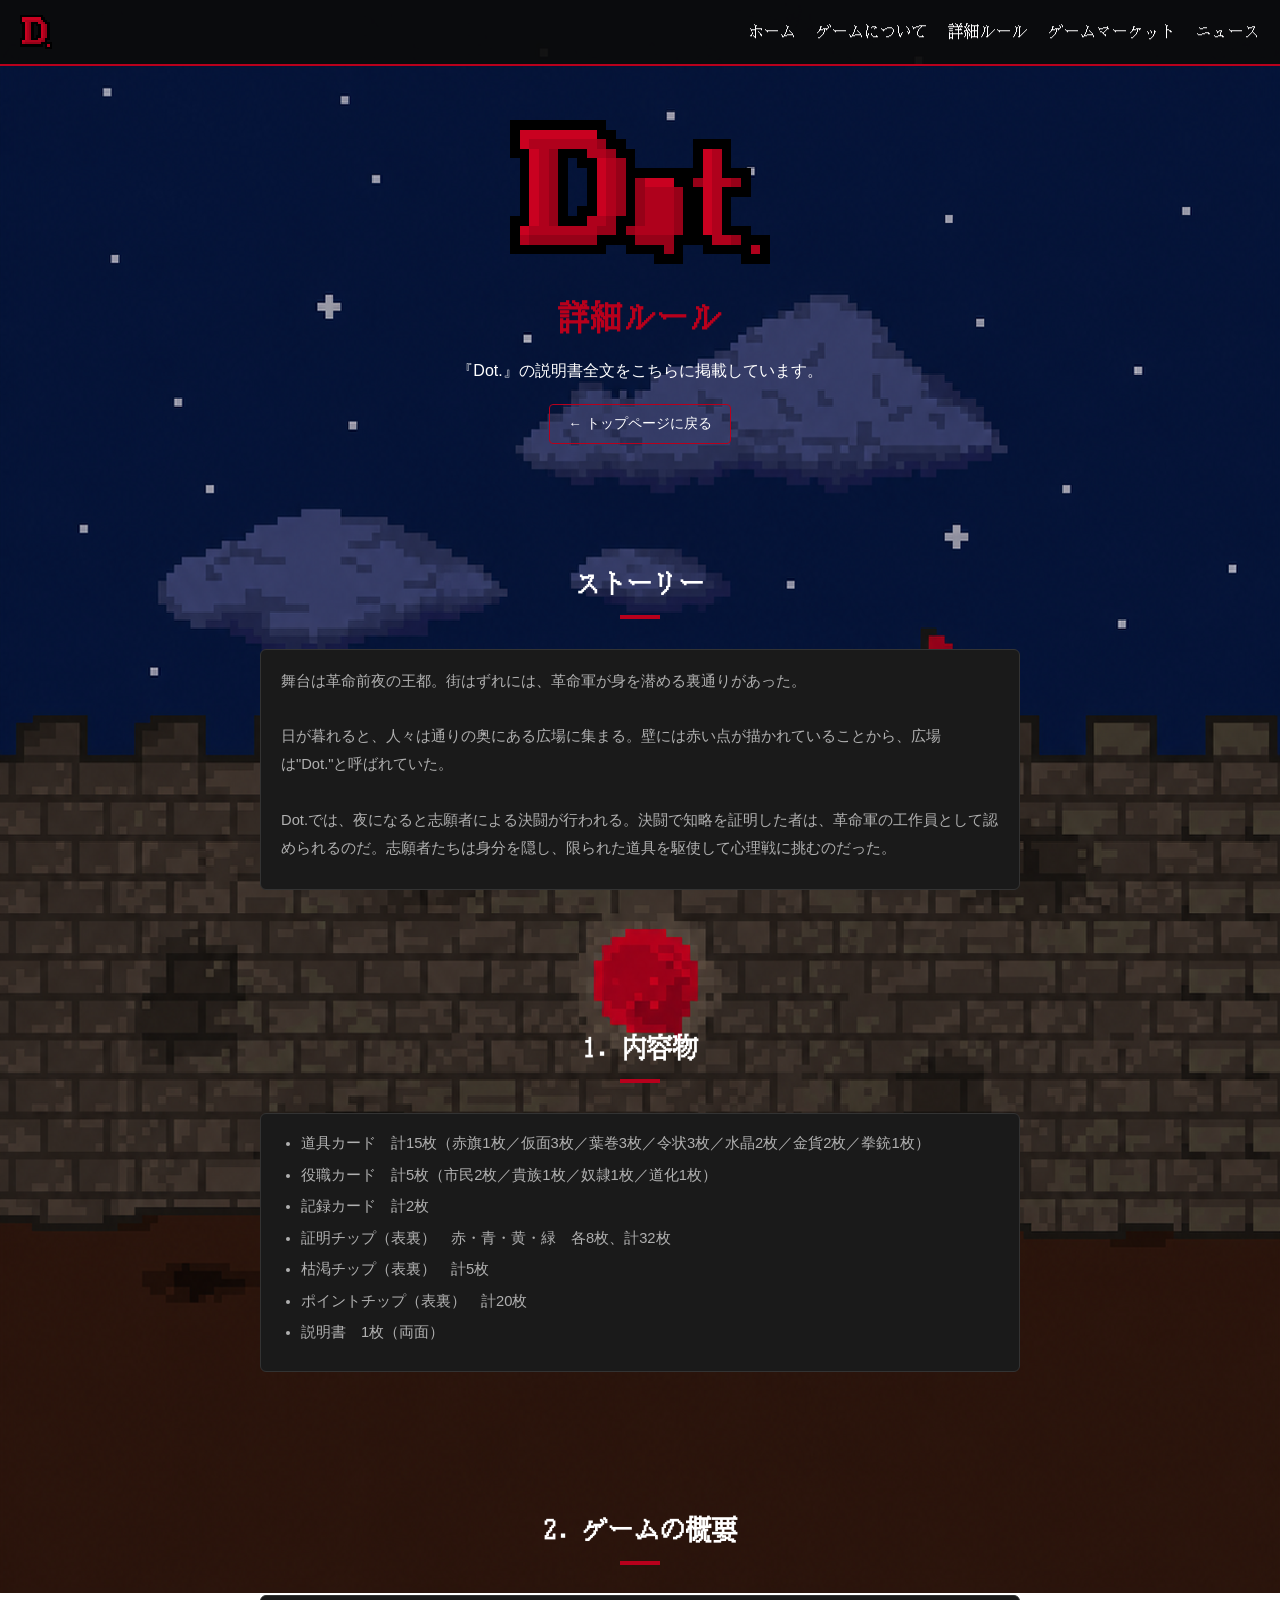
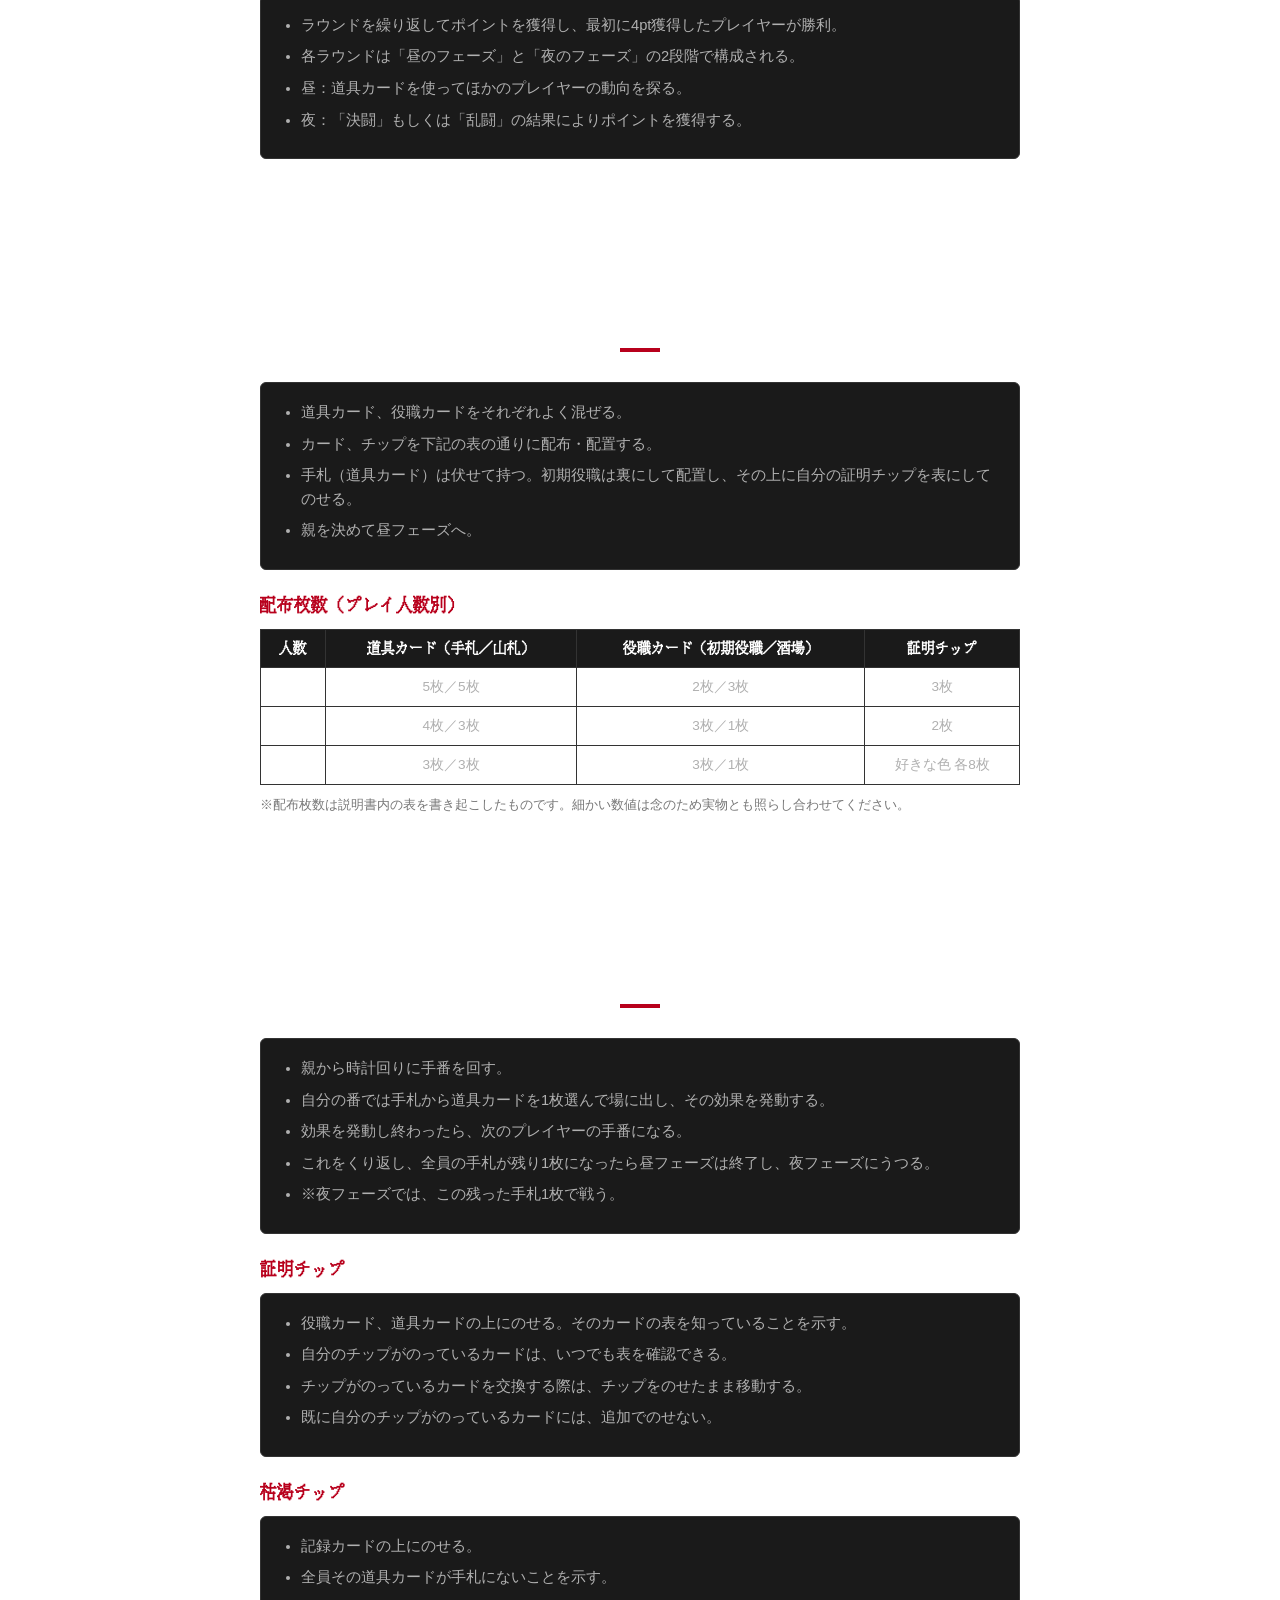
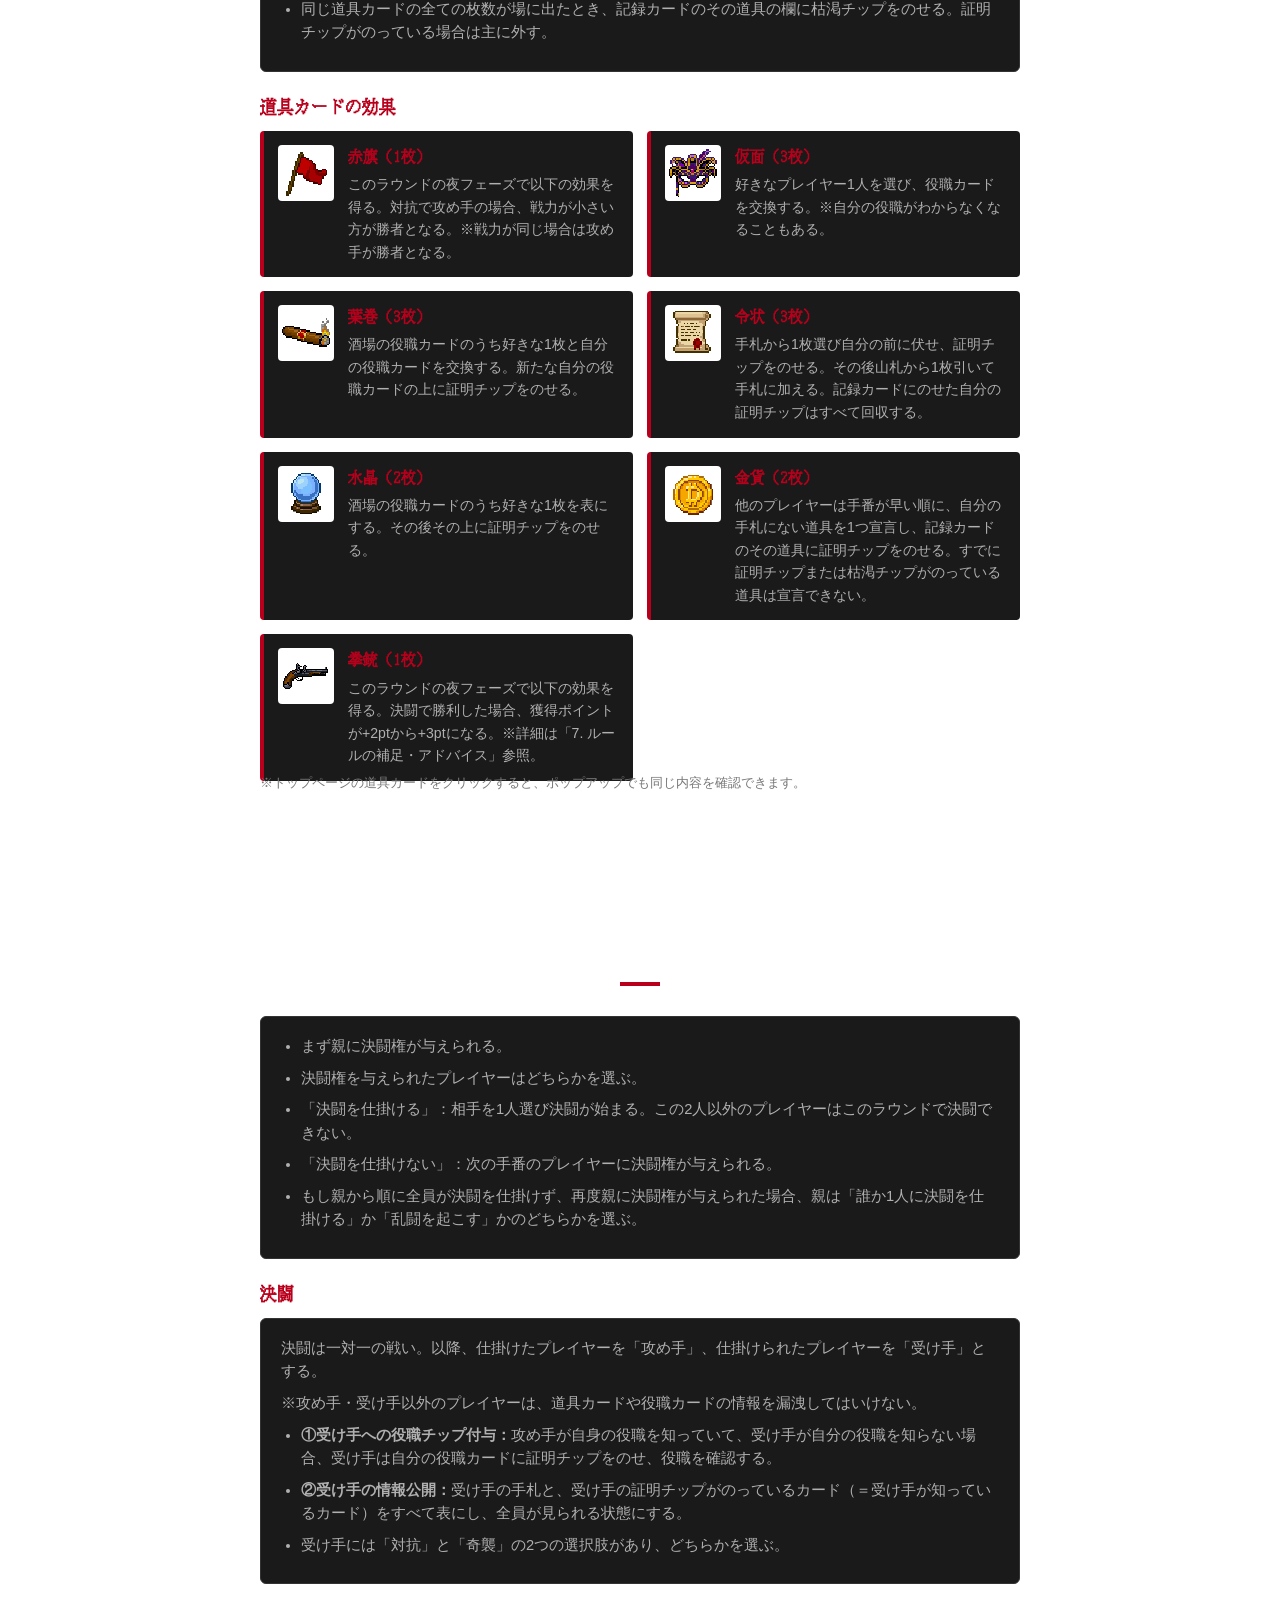
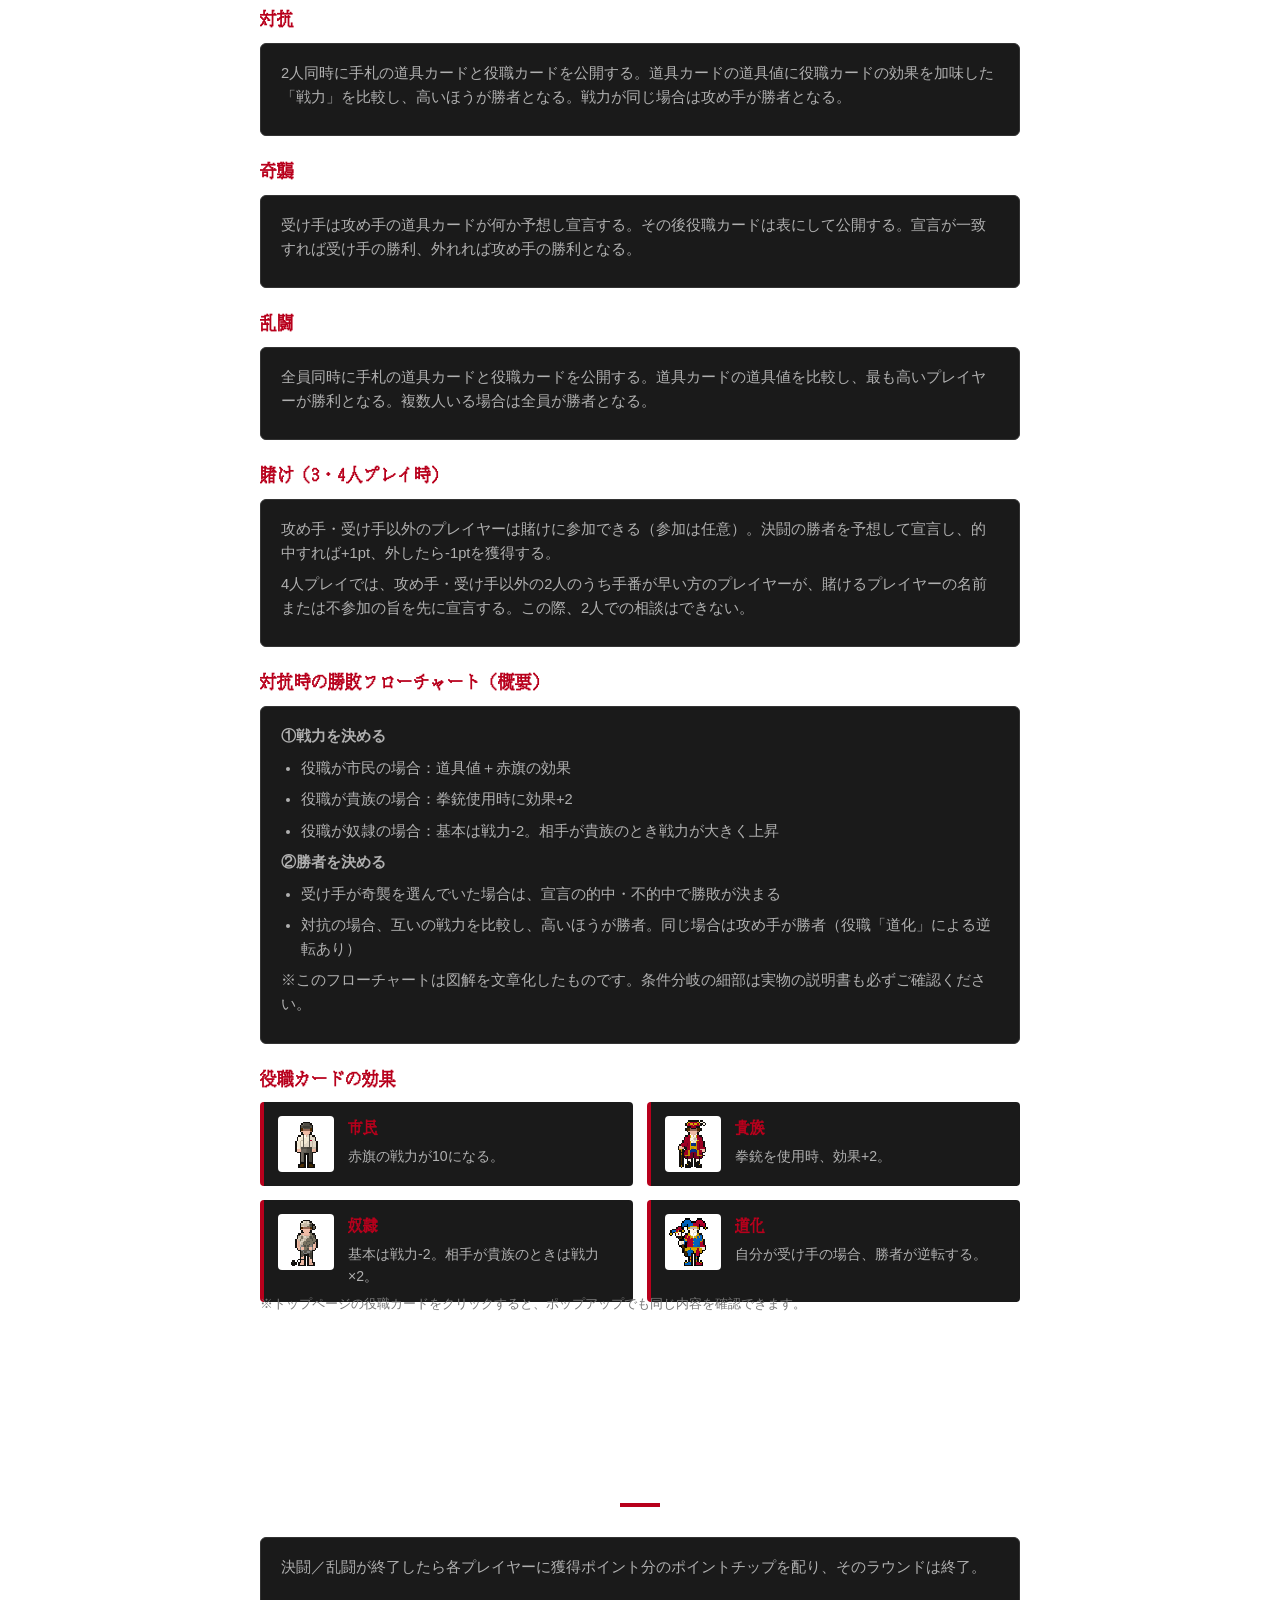
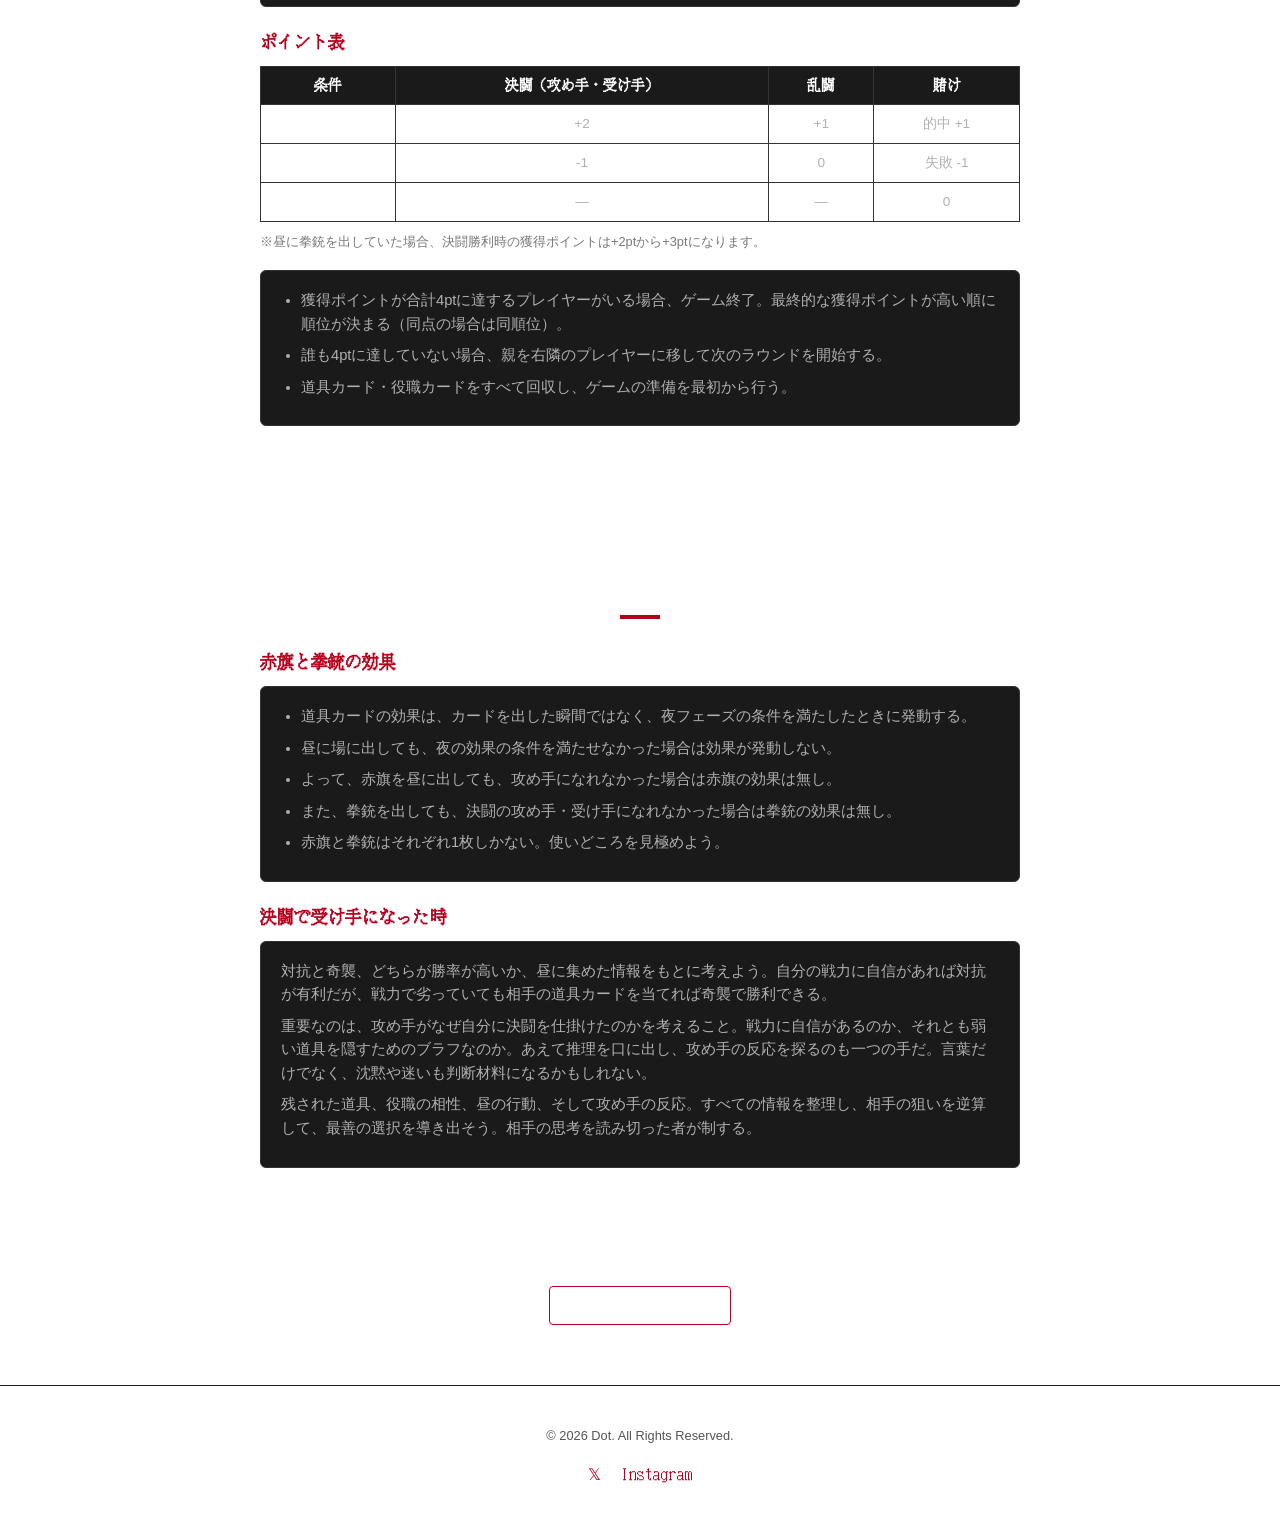
==== commit 1d10368d: "Change header class from 'page-hero' to 'hero'" ====
--- a/rules.html
+++ b/rules.html
@@ -41,7 +41,7 @@
     </div>
 
     <!-- ページヘッダー -->
-    <header class="page-hero">
+    <header class="hero">
         <img src="Dot_logo.png" alt="Dot.">
         <h1>詳細ルール</h1>
         <p>『Dot.』の説明書全文をこちらに掲載しています。</p>
--- a/style.css
+++ b/style.css
@@ -31,20 +31,19 @@
 }
 
 body {
-  margin: 0;
-    background-color: var(--bg-color);
-
-  background-image: url('bg.png');
-  background-repeat: no-repeat;
-  background-position: top center;
-  background-attachment: fixed;  /* JSで位置を制御するため固定 */
-
-  color: var(--text-light);
-  line-height: 1.6;
-
-  /* ドット絵用のくっきり設定 */
-  image-rendering: pixelated;
-  image-rendering: crisp-edges;
+        margin: 0;
+        /* 背景は画像のみ指定（背景色は個別ページで必要なら上書きしてください） */
+        background-image: url('bg.png');
+        background-repeat: no-repeat;
+        background-position: top center;
+        background-attachment: fixed;  /* JSで位置を制御するため固定 */
+
+        color: var(--text-light);
+        line-height: 1.6;
+
+        /* ドット絵用のくっきり設定 */
+        image-rendering: pixelated;
+        image-rendering: crisp-edges;
 }
 
 /* 固定背景用の要素（モバイルでこれを有効にする） */
@@ -252,17 +251,17 @@
 }
 
 /* countdown */
-  .countdown{
-    display:flex;gap:clamp(10px,2.4vw,26px);justify-content:center;flex-wrap:wrap;
-  }
-  .count-block{
-    background:var(--navy-panel);border:1px solid var(--navy-line);
-    padding:14px clamp(14px,2.4vw,22px);min-width:76px;
-  }
-  .timer-num{display:block;font-size:clamp(1.6rem,3.6vw,2.4rem);color:var(--red-bright);}
-  .count-block span.label{display:block;font-size:.68rem;color:var(--ink-dim);margin-top:6px;letter-spacing:.1em;}
+.countdown{
+  display:flex;gap:clamp(10px,2.4vw,26px);justify-content:center;flex-wrap:wrap;
+}
+.count-block{
+  background:var(--navy-panel);border:1px solid var(--navy-line);
+  padding:14px clamp(14px,2.4vw,22px);min-width:76px;
+}
+.timer-num{display:block;font-size:clamp(1.6rem,3.6vw,2.4rem);color:var(--red-bright);}
+.count-block span.label{display:block;font-size:.68rem;color:var(--ink-dim);margin-top:6px;letter-spacing:.1em;}
  
-  .scroll-cue{position:absolute;bottom:26px;left:50%;transform:translateX(-50%);font-size:.7rem;color:var(--blue-grey);z-index:2;}
+.scroll-cue{position:absolute;bottom:26px;left:50%;transform:translateX(-50%);font-size:.7rem;color:var(--blue-grey);z-index:2;}
  
 
 /* --- 各コンテンツ共通スタイル --- */
@@ -798,6 +797,52 @@
         padding: 6px;
     }
 
+
+    /* ===== rules.html specific styles (migrated) =====
+       These styles were previously embedded in rules.html. Keeping them here
+       ensures rules page uses the same stylesheet. If duplicates exist, later
+       rules override earlier ones. */
+
+    /* Page-specific hero sizing */
+    .page-hero { padding: 120px 20px 40px; text-align:center; max-width:800px; margin:0 auto; }
+    .page-hero h1 { font-size:1.6rem; color:var(--primary-red); margin-bottom:10px; font-family:var(--font-dotmincho); letter-spacing:1px; }
+    .page-hero p { font-size:0.95rem; color:var(--text-muted); }
+
+    /* Table of contents (rules page) */
+    .toc { max-width:800px; margin: 20px auto; padding: 0 20px; }
+    .toc-title { color: var(--text-light); font-family: var(--font-dotmincho); margin-bottom:8px; }
+    .toc ul { list-style: none; display:flex; gap:10px; flex-wrap:wrap; }
+    .toc a { color: var(--text-muted); text-decoration:none; font-size:0.95rem; padding:6px 10px; border-radius:6px; }
+    .toc a:hover { background: rgba(184,0,28,0.08); color: var(--primary-red); }
+
+    /* Effect grid defaults used by rules.html (already present but ensure parity) */
+    .effect-grid { display:grid; grid-template-columns:1fr; gap:14px; }
+    .effect-card { display:flex; gap:14px; align-items:flex-start; background-color:var(--accent-gray); border-left:4px solid var(--primary-red); border-radius:4px; padding:14px; }
+    .effect-card img { width:56px; height:56px; object-fit:contain; background:#fff; border-radius:4px; padding:4px; flex-shrink:0; }
+    .effect-card .effect-name { font-weight:bold; color:var(--primary-red); margin-bottom:4px; font-size:0.95rem; }
+
+    /* Smaller table tweaks for rules page */
+    .rule-table th, .rule-table td { border:1px solid #333; padding:8px 10px; text-align:center; color:var(--text-muted); }
+
+    /* end migrated rules.html styles */
+
+    /* --- rules-page specific size overrides to restore previous layout --- */
+    .rules-page section {
+        padding: 40px 20px; /* smaller vertical padding like original */
+        max-width: 800px;
+    }
+    .rules-page .page-hero {
+        padding: 120px 20px 40px; /* restore original hero spacing */
+    }
+    .rules-page h2 {
+        font-size: 1.4rem; /* match previous size */
+    }
+    .rules-page .rule-box p, .rules-page .rule-box li {
+        font-size: 0.92rem; /* ensure readable but not oversized */
+    }
+    .rules-page .effect-card img { width:56px; height:56px; }
+    .rules-page .item-card img { max-height: 70%; }
+
     .item-card img {
         width: auto;
         height: 68%;
@@ -829,3 +874,194 @@
         padding: 8px;
     }
 }
+/* =========================================================
+   rules.html 用スタイル（グローバル / 全画面幅で有効）
+   ※以前このブロックはスマホ用メディアクエリ内に誤って
+     入っていたため、PC幅で無効化されていました。
+     こちらで正式にグローバルスコープに追加します。
+   ========================================================= */
+
+.rules-page .page-hero,
+.page-hero {
+    padding: 120px 20px 40px;
+    text-align: center;
+    max-width: 800px;
+    margin: 0 auto;
+}
+
+.page-hero h1 {
+    font-size: 1.6rem;
+    color: var(--primary-red);
+    margin-bottom: 10px;
+    font-family: var(--font-dotmincho);
+    letter-spacing: 1px;
+}
+
+.page-hero p {
+    font-size: 0.95rem;
+    color: var(--text-muted);
+}
+
+.back-link {
+    display: inline-block;
+    margin-top: 20px;
+    color: var(--text-light);
+    text-decoration: none;
+    border: 1px solid var(--primary-red);
+    padding: 8px 18px;
+    border-radius: 4px;
+    font-size: 0.85rem;
+    transition: background 0.2s;
+}
+
+.back-link:hover {
+    background-color: var(--primary-red);
+}
+
+/* 目次（Table of Contents） */
+.toc {
+    max-width: 800px;
+    margin: 20px auto;
+    padding: 0 20px;
+}
+
+.toc-title {
+    color: var(--text-light);
+    font-family: var(--font-dotmincho);
+    margin-bottom: 8px;
+}
+
+.toc ul {
+    list-style: none;
+    display: flex;
+    gap: 10px;
+    flex-wrap: wrap;
+}
+
+.toc a {
+    color: var(--text-muted);
+    text-decoration: none;
+    font-size: 0.95rem;
+    padding: 6px 10px;
+    border-radius: 6px;
+    border: 1px solid #333;
+}
+
+.toc a:hover {
+    background: rgba(184, 0, 28, 0.12);
+    color: var(--primary-red);
+    border-color: var(--primary-red);
+}
+
+/* テキストルール用ボックス */
+.rule-box {
+    background-color: var(--accent-gray);
+    border: 1px solid #333;
+    border-radius: 6px;
+    padding: 18px 20px;
+    margin-bottom: 18px;
+}
+
+.rule-box p, .rule-box li {
+    font-size: 0.92rem;
+    color: var(--text-muted);
+    margin-bottom: 8px;
+}
+
+.rule-box ul {
+    padding-left: 20px;
+}
+
+.story-text {
+    font-size: 0.95rem;
+    color: var(--text-muted);
+    line-height: 1.9;
+}
+
+h3.sub {
+    font-size: 1.05rem;
+    color: var(--primary-red);
+    margin: 22px 0 10px;
+    font-family: var(--font-dotmincho);
+}
+
+/* 道具/役職カードの効果一覧（グローバル版） */
+.effect-grid {
+    display: grid;
+    grid-template-columns: 1fr;
+    gap: 14px;
+}
+
+.effect-card {
+    display: flex;
+    gap: 14px;
+    align-items: flex-start;
+    background-color: var(--accent-gray);
+    border-left: 4px solid var(--primary-red);
+    border-radius: 4px;
+    padding: 14px;
+}
+
+.effect-card img {
+    width: 56px;
+    height: 56px;
+    object-fit: contain;
+    background: #fff;
+    border-radius: 4px;
+    padding: 4px;
+    flex-shrink: 0;
+    image-rendering: pixelated;
+    image-rendering: crisp-edges;
+}
+
+.effect-card .effect-name {
+    font-weight: bold;
+    color: var(--primary-red);
+    margin-bottom: 4px;
+    font-size: 0.95rem;
+    font-family: var(--font-dotmincho);
+}
+
+.effect-card p {
+    font-size: 0.88rem;
+    color: var(--text-muted);
+}
+
+/* テーブル */
+.rule-table {
+    width: 100%;
+    border-collapse: collapse;
+    margin-bottom: 18px;
+    font-size: 0.85rem;
+}
+
+.rule-table th, .rule-table td {
+    border: 1px solid #333;
+    padding: 8px 10px;
+    text-align: center;
+    color: var(--text-muted);
+}
+
+.rule-table th {
+    background-color: var(--accent-gray);
+    color: var(--text-light);
+    font-family: var(--font-dotmincho);
+}
+
+.rule-table td:first-child {
+    color: var(--text-light);
+    font-weight: bold;
+}
+
+.note {
+    font-size: 0.8rem;
+    color: #777;
+    margin-top: -8px;
+    margin-bottom: 18px;
+}
+
+@media (min-width: 768px) {
+    .effect-grid {
+        grid-template-columns: 1fr 1fr;
+    }
+}
